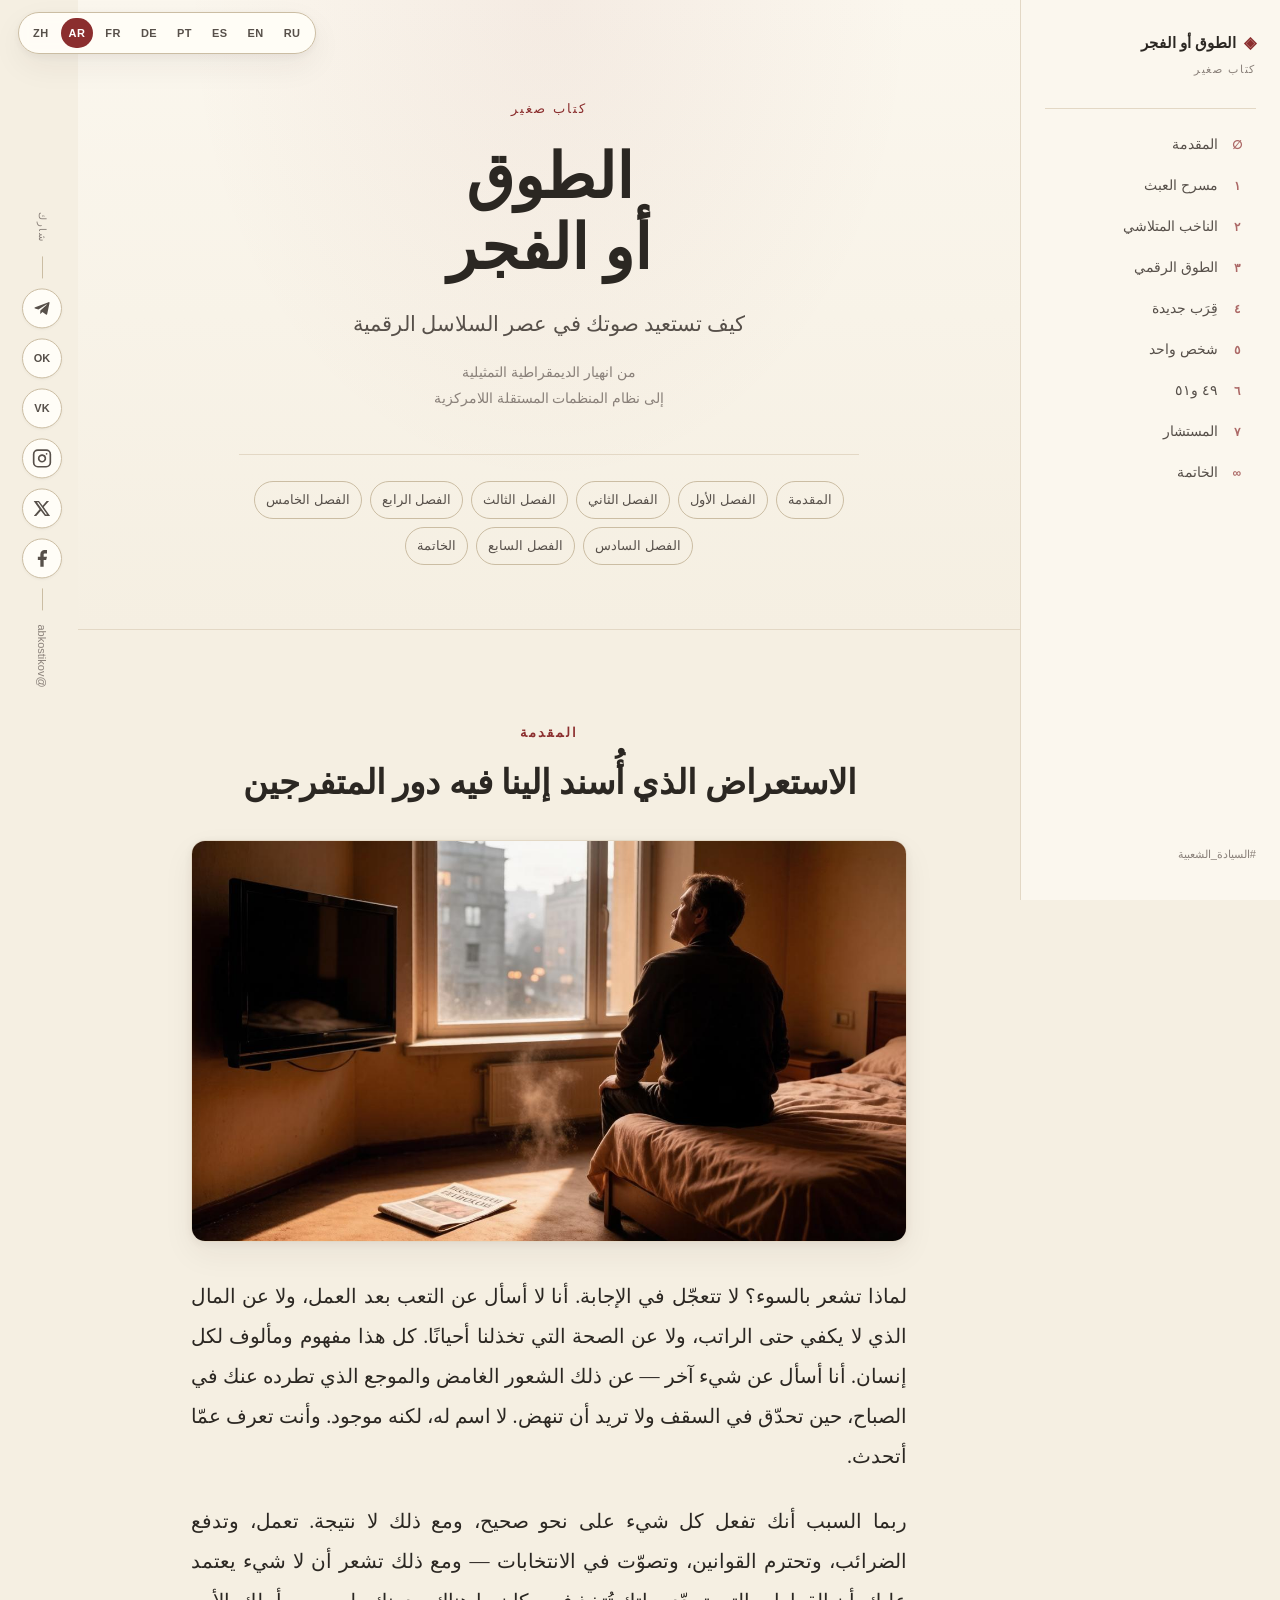
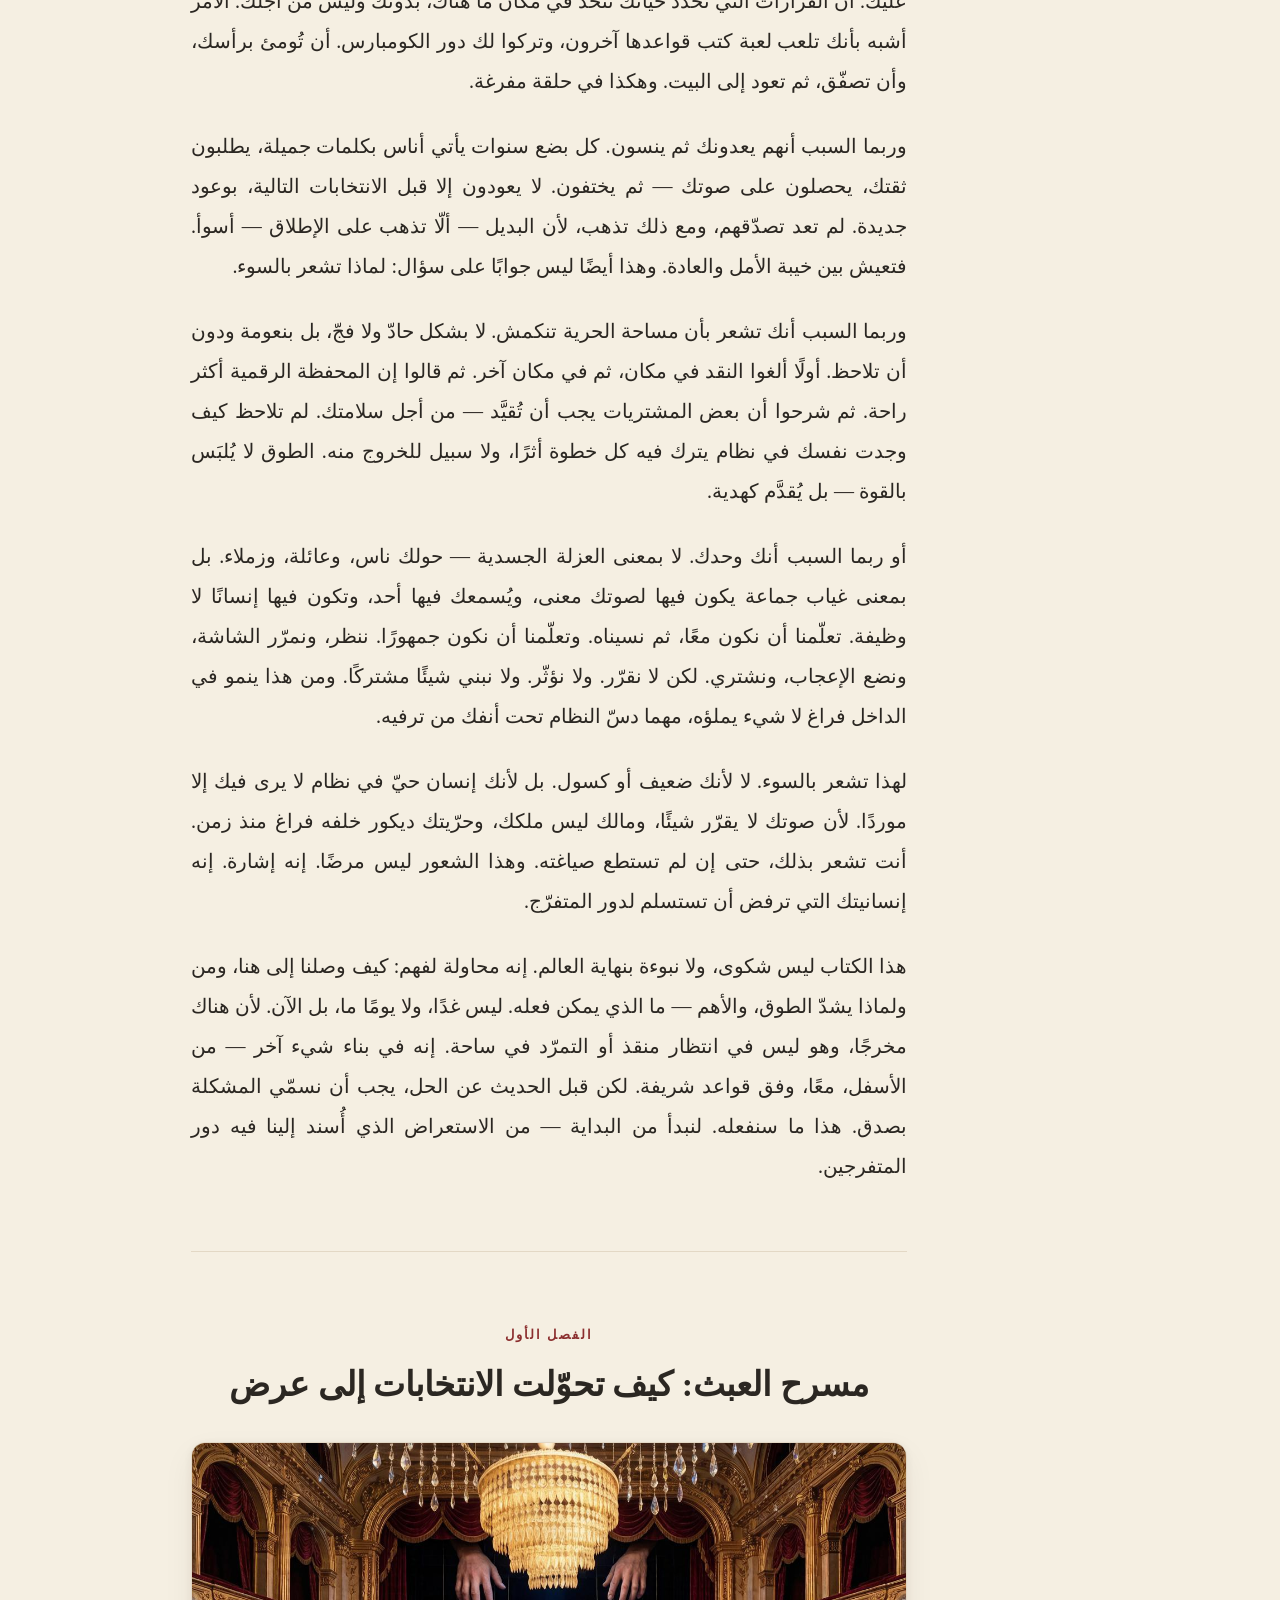
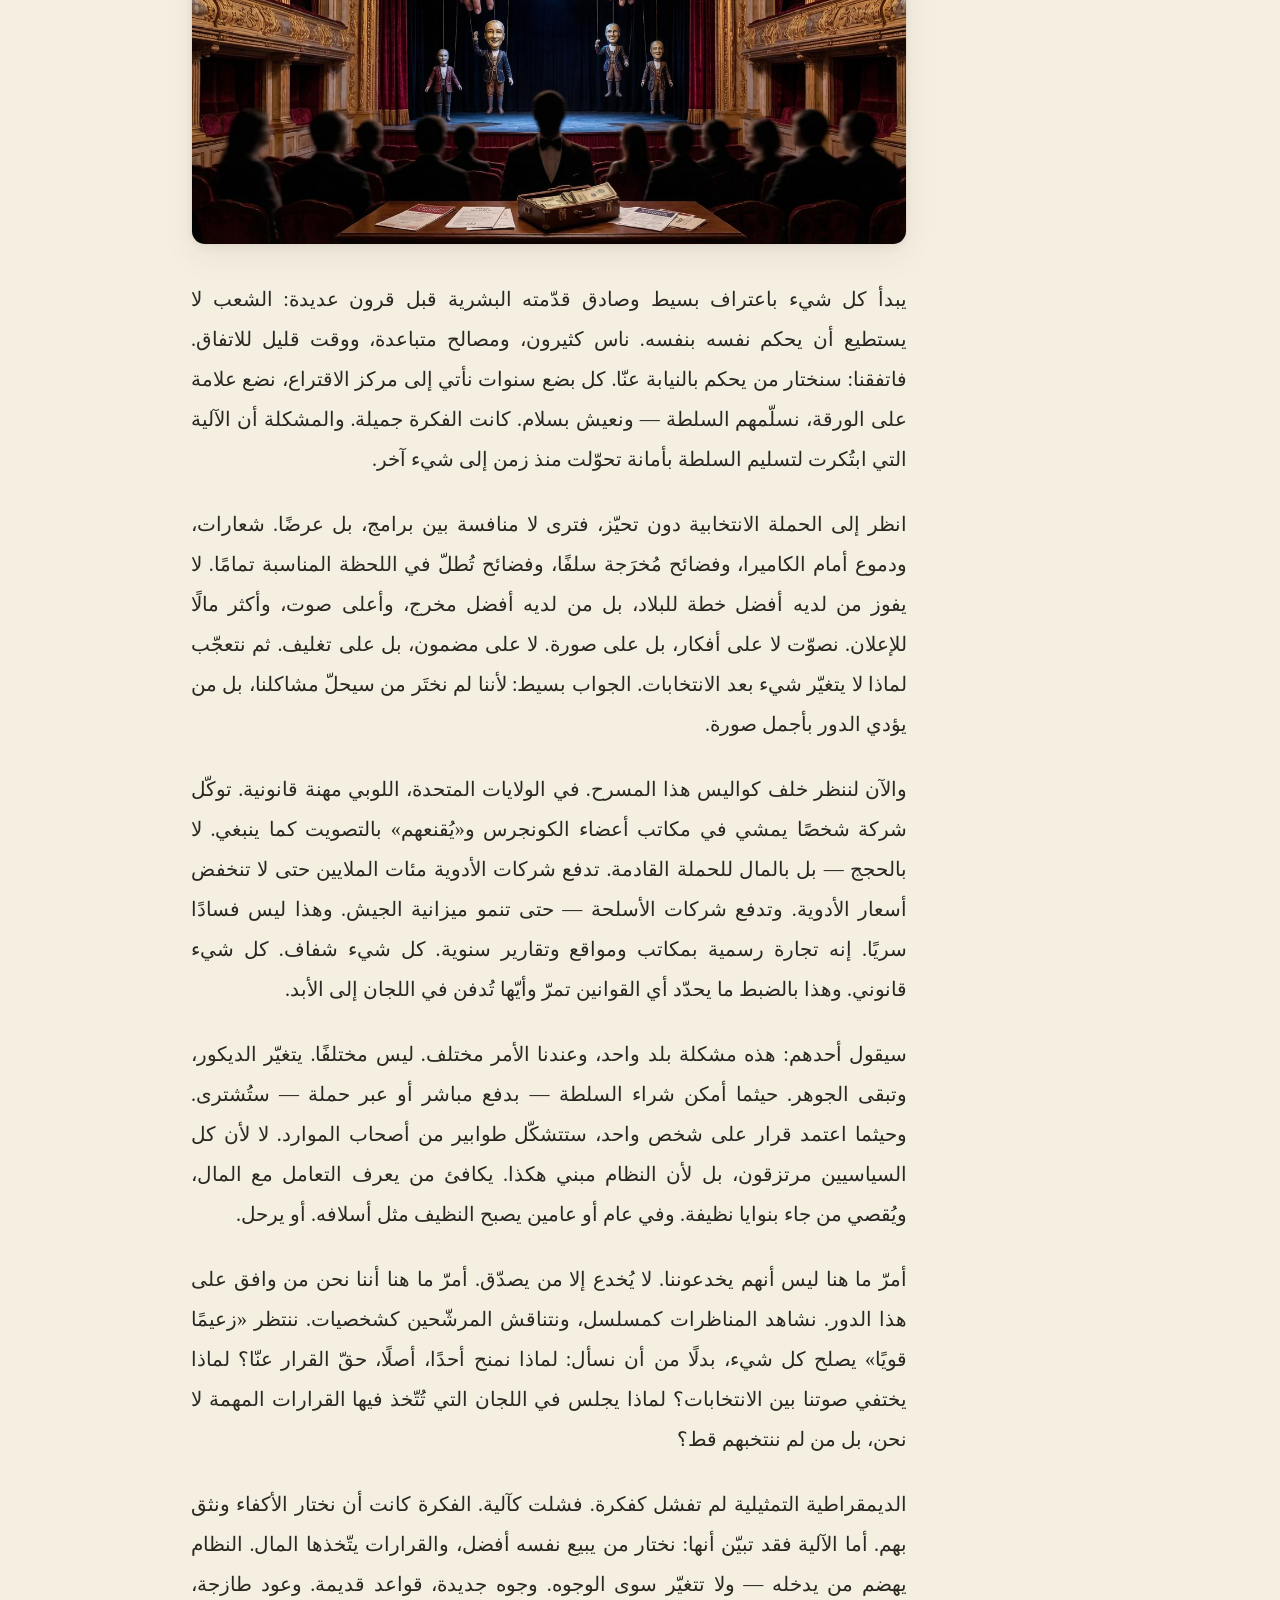
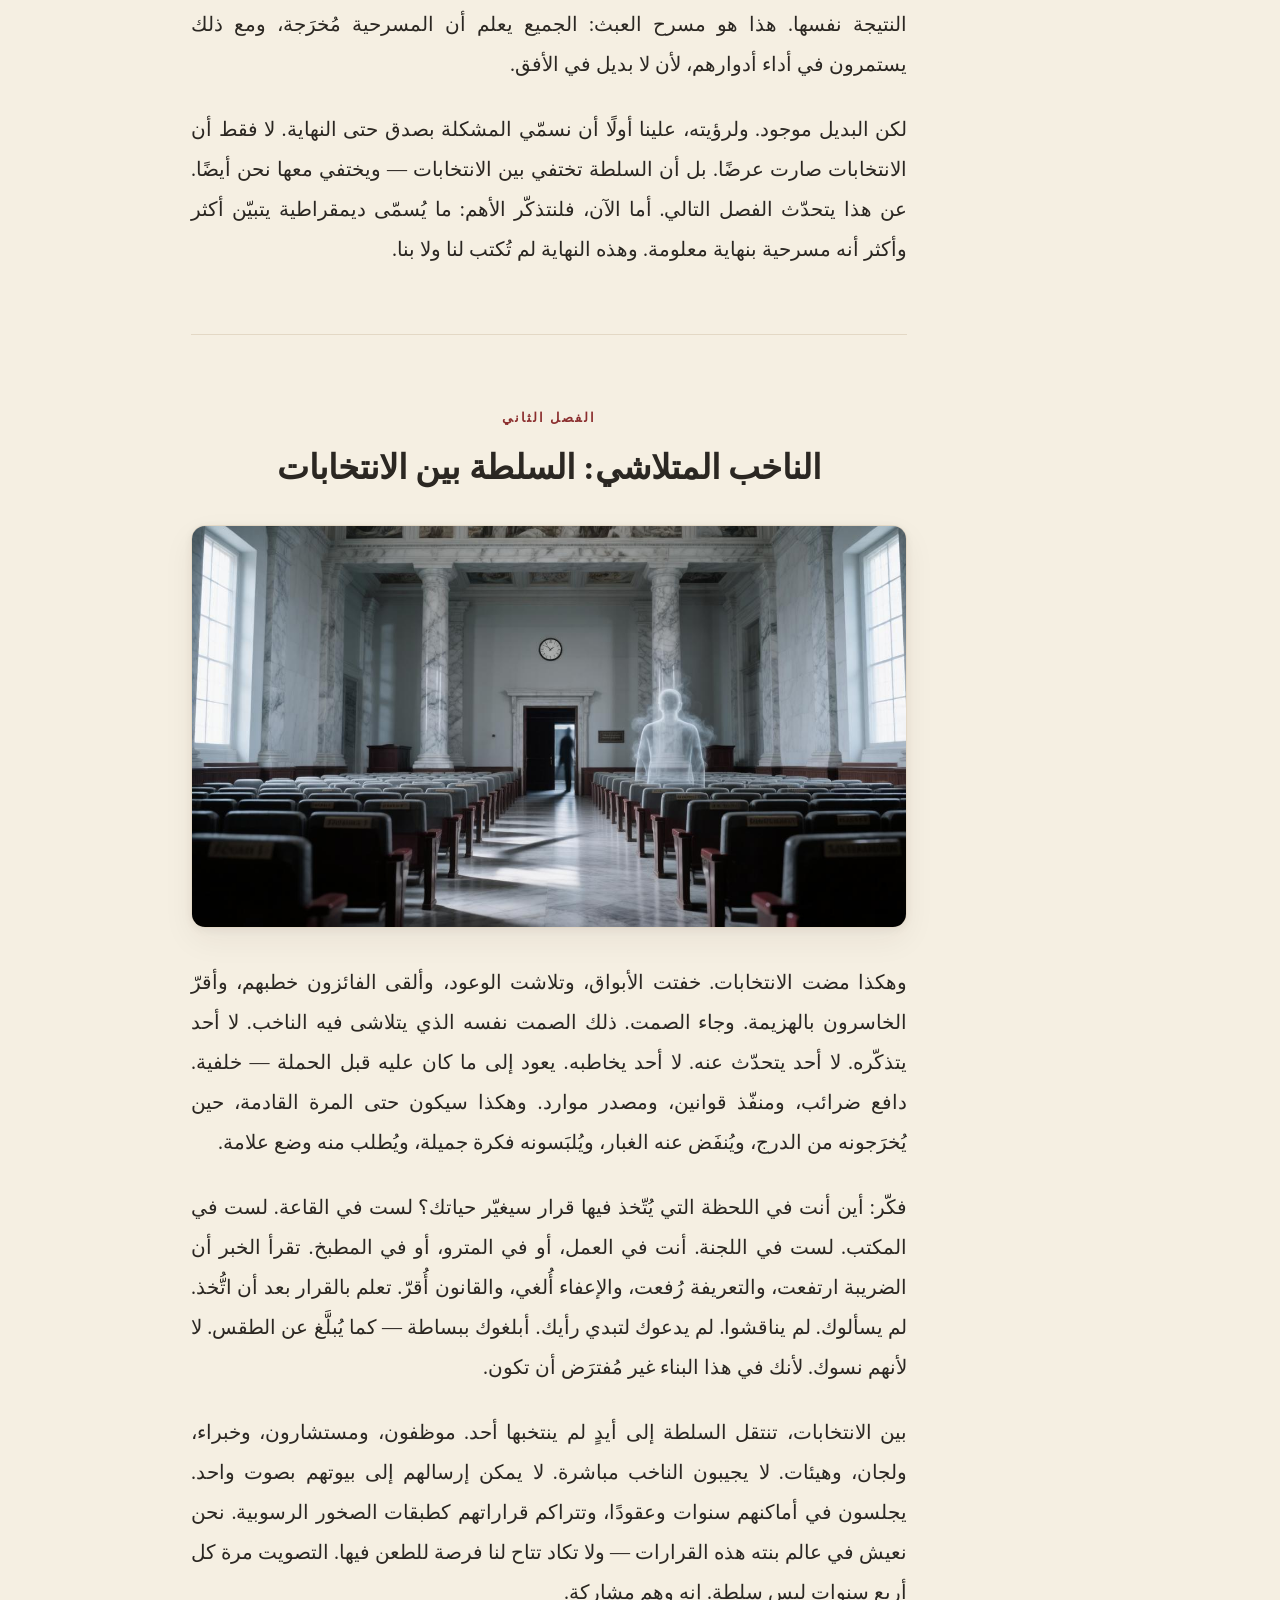
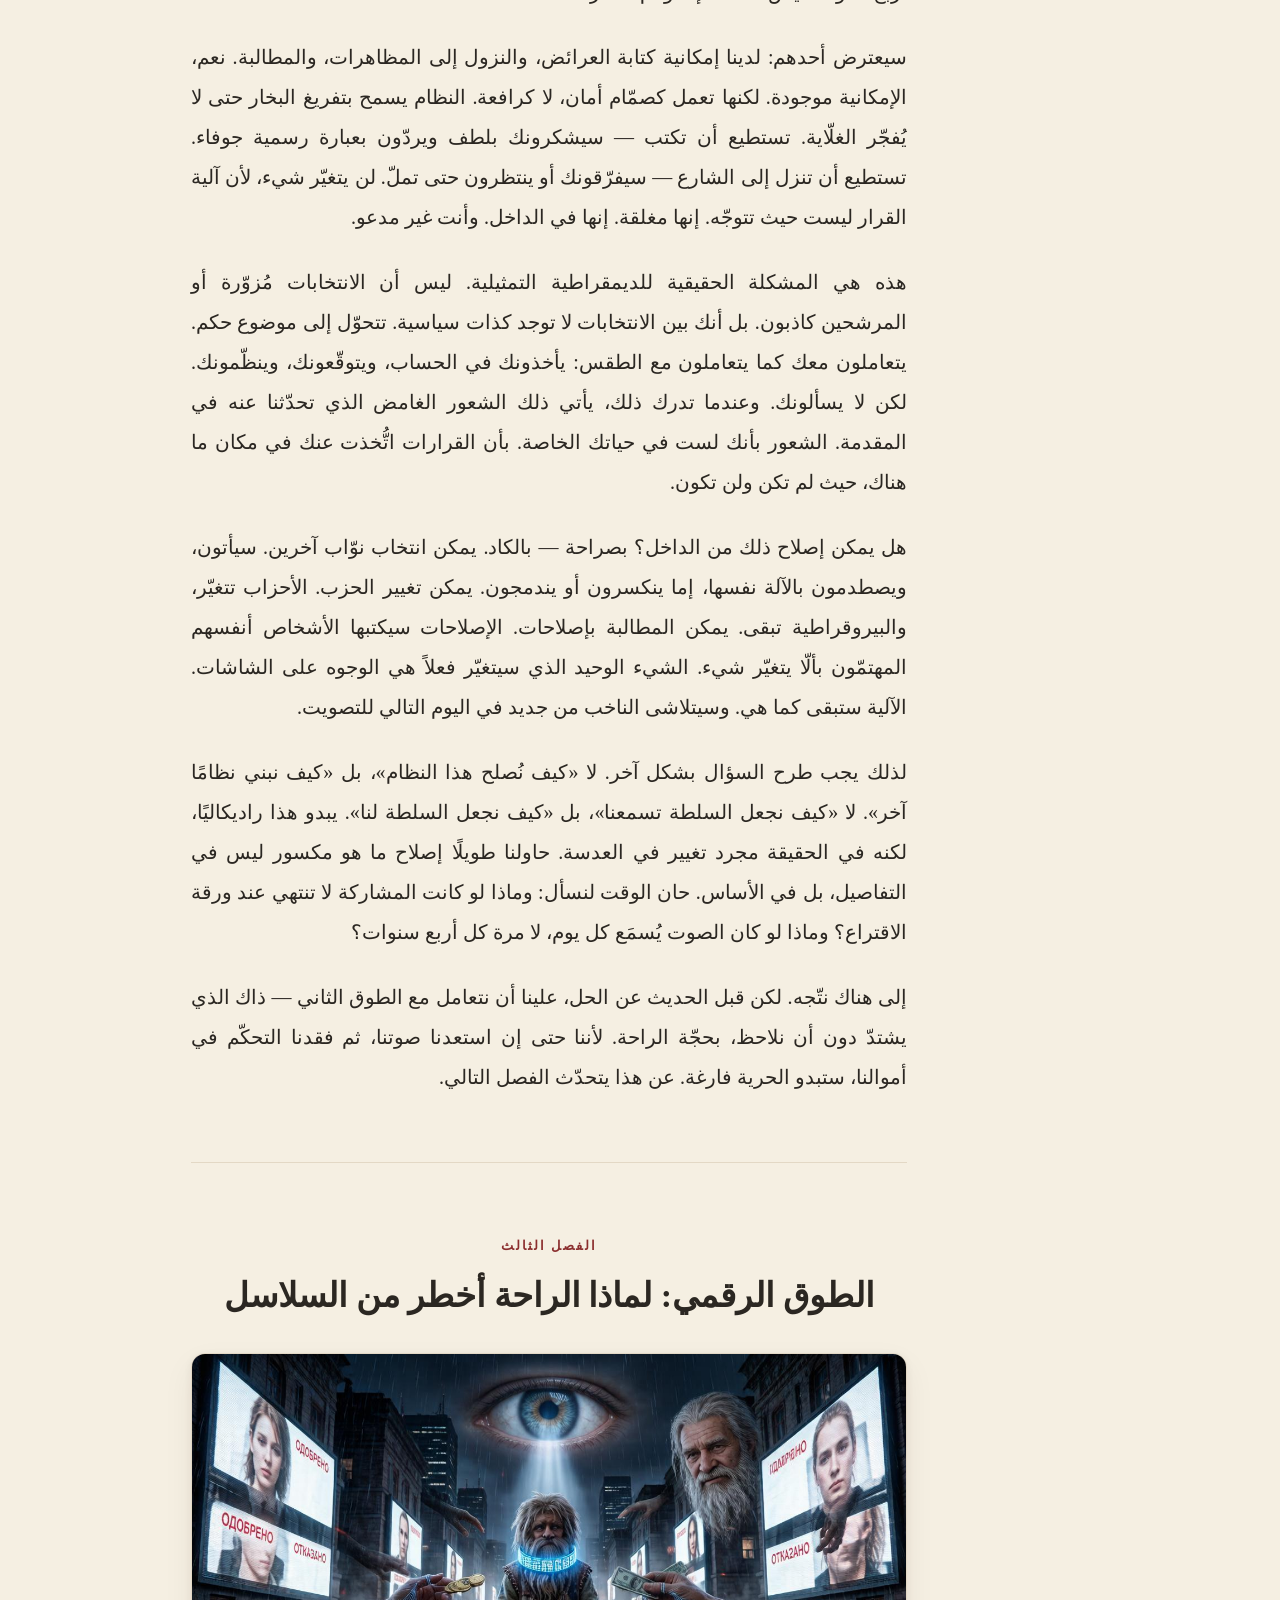
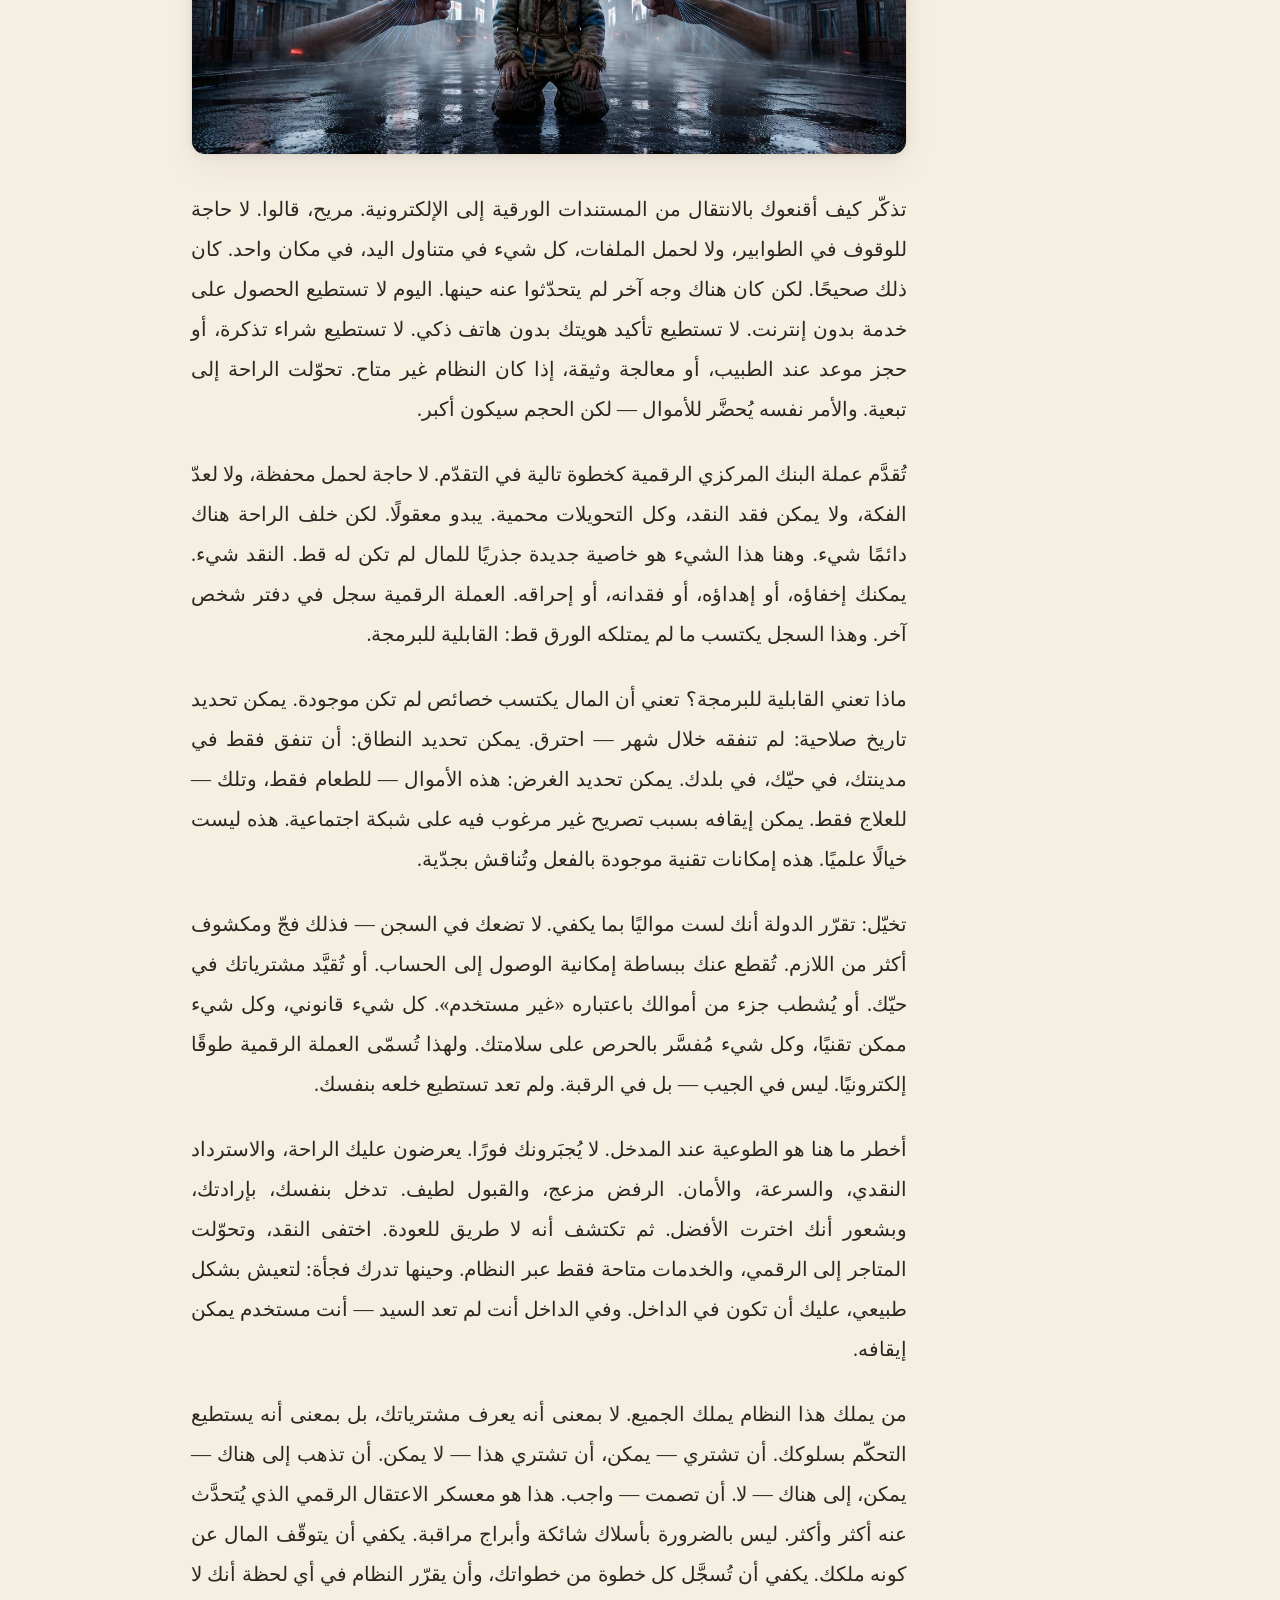
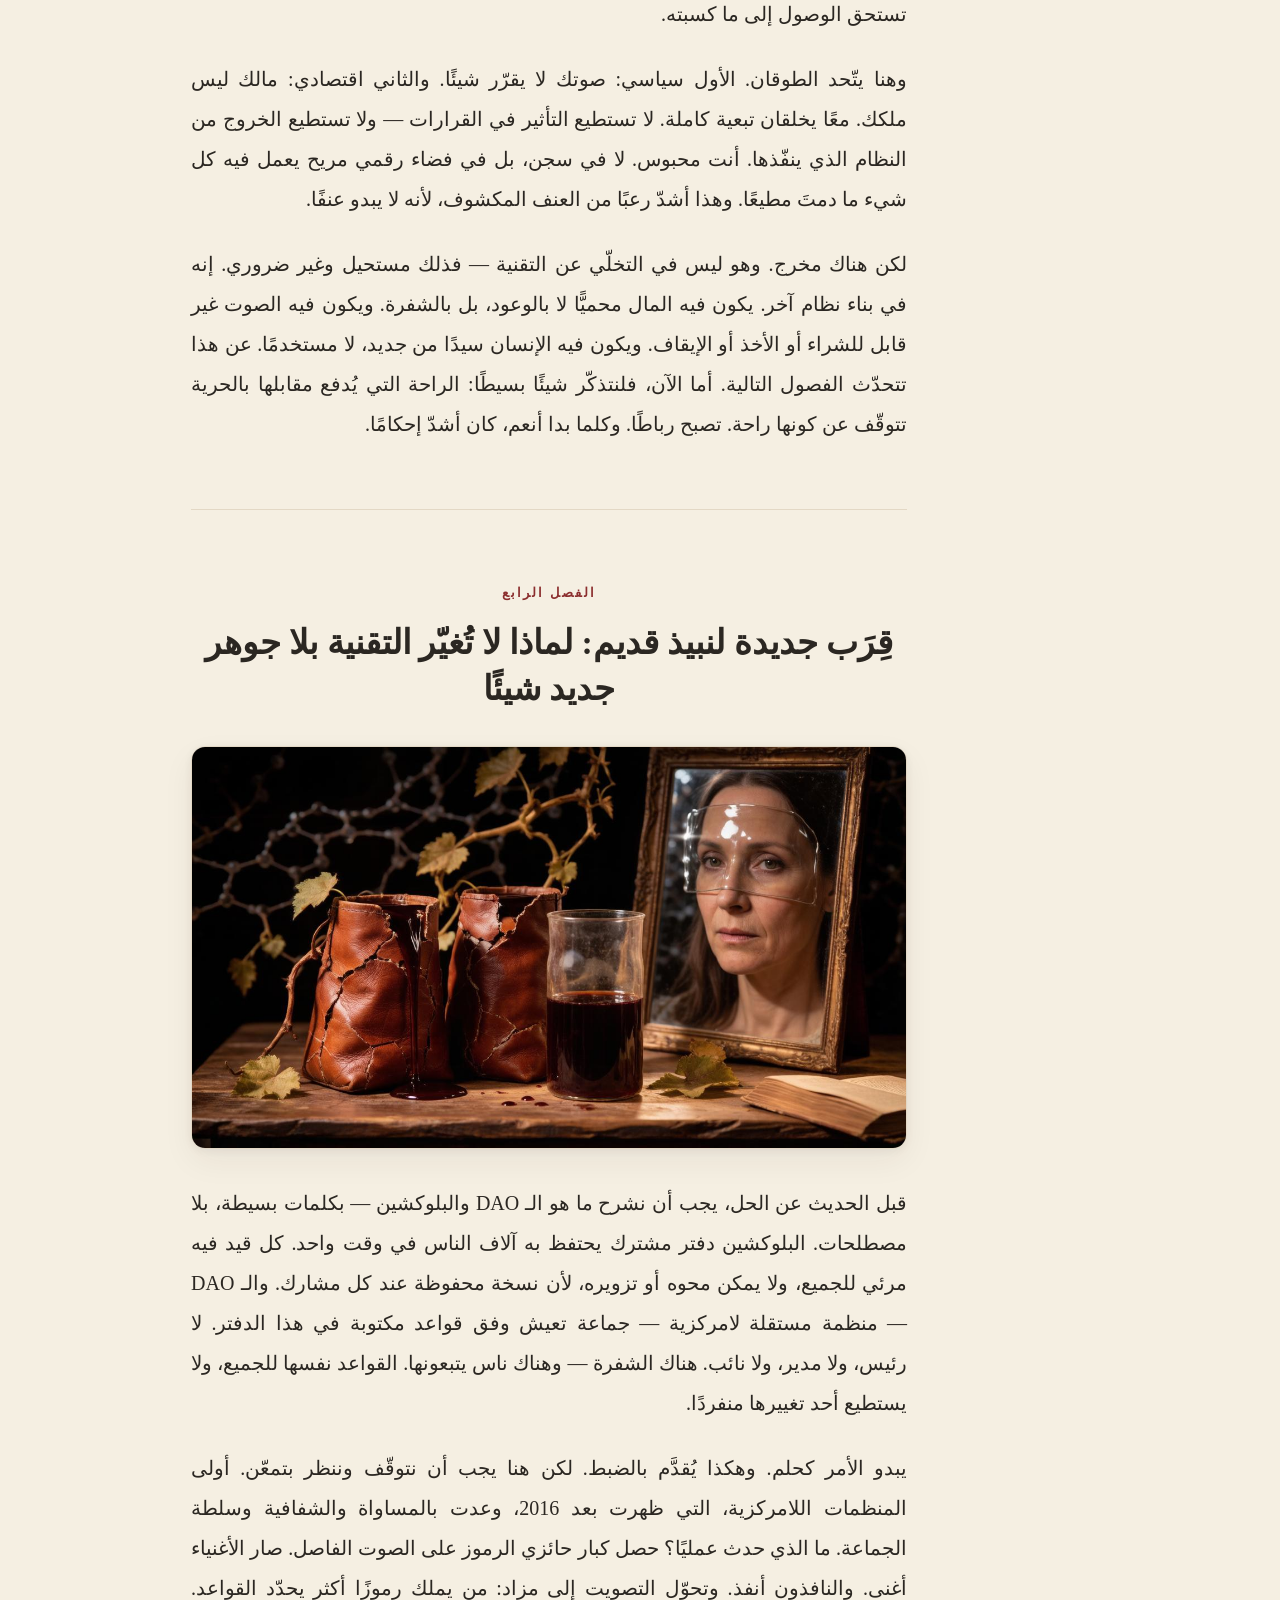
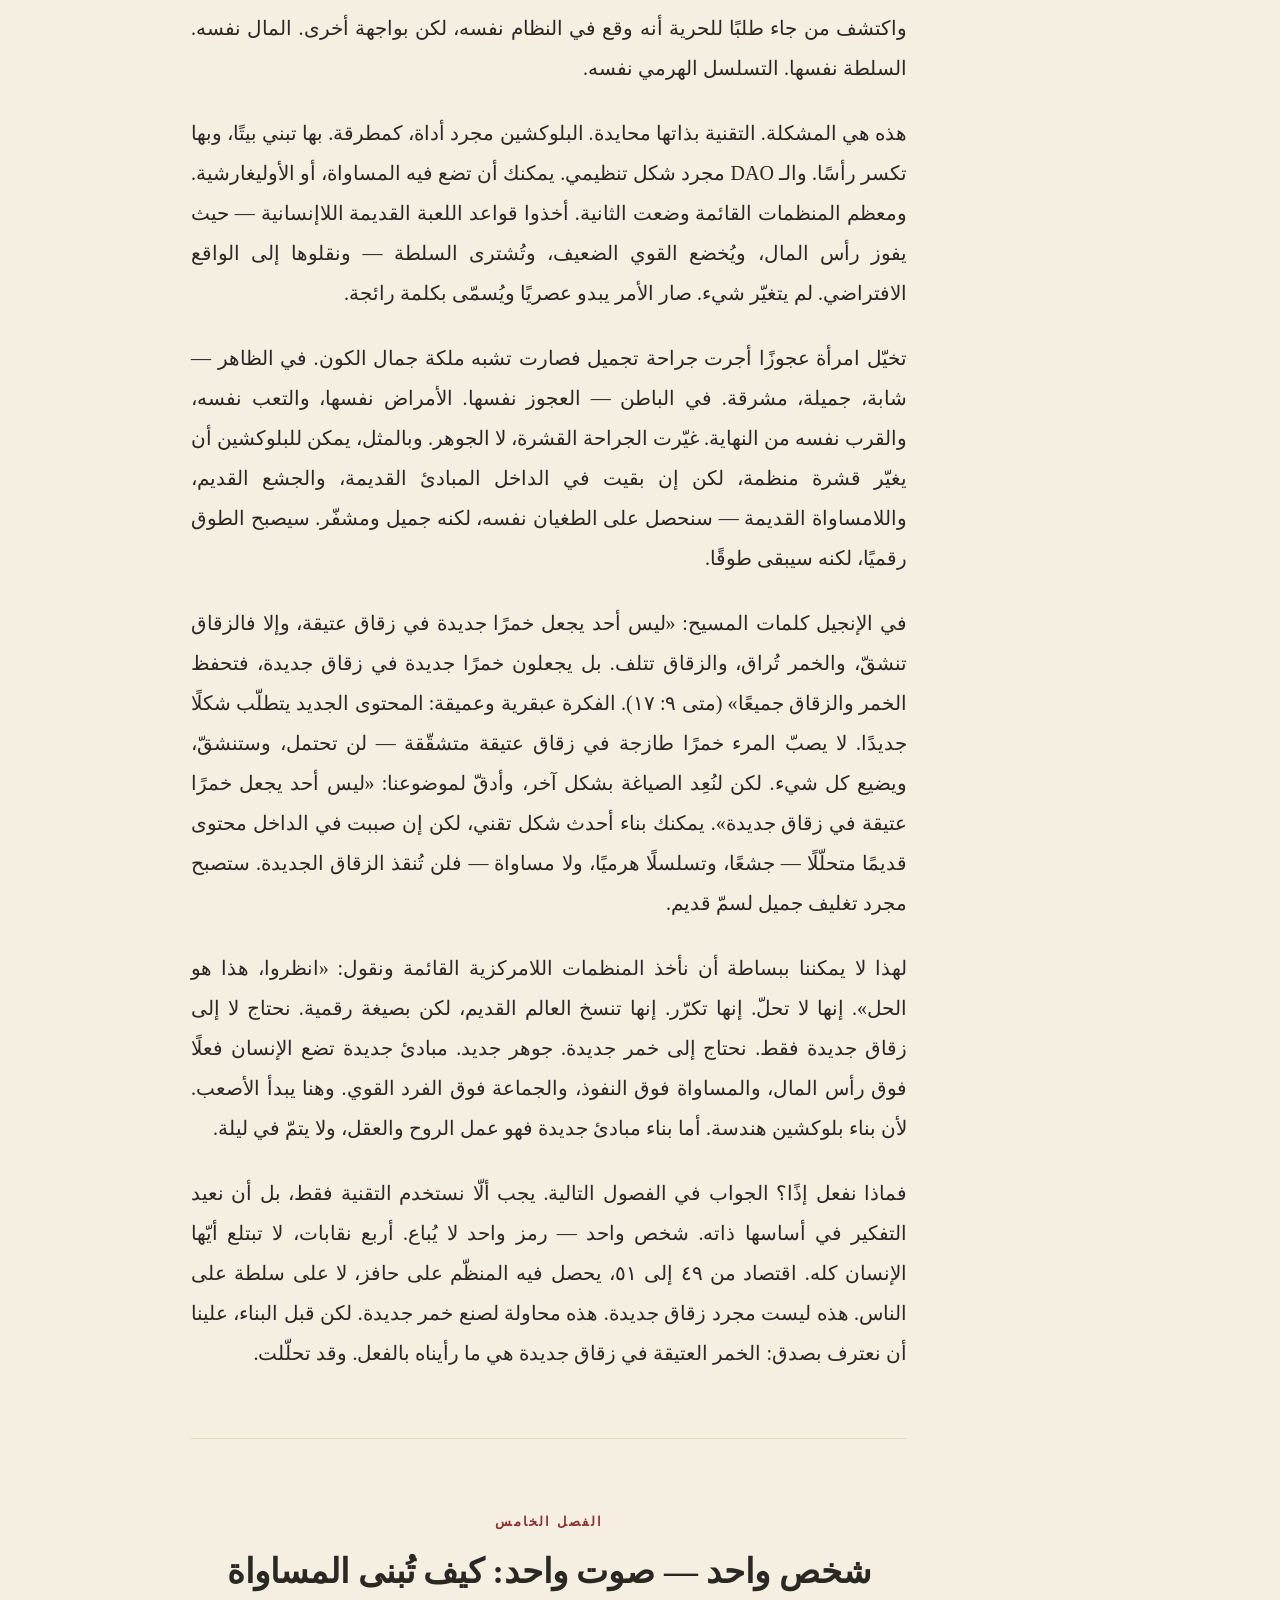
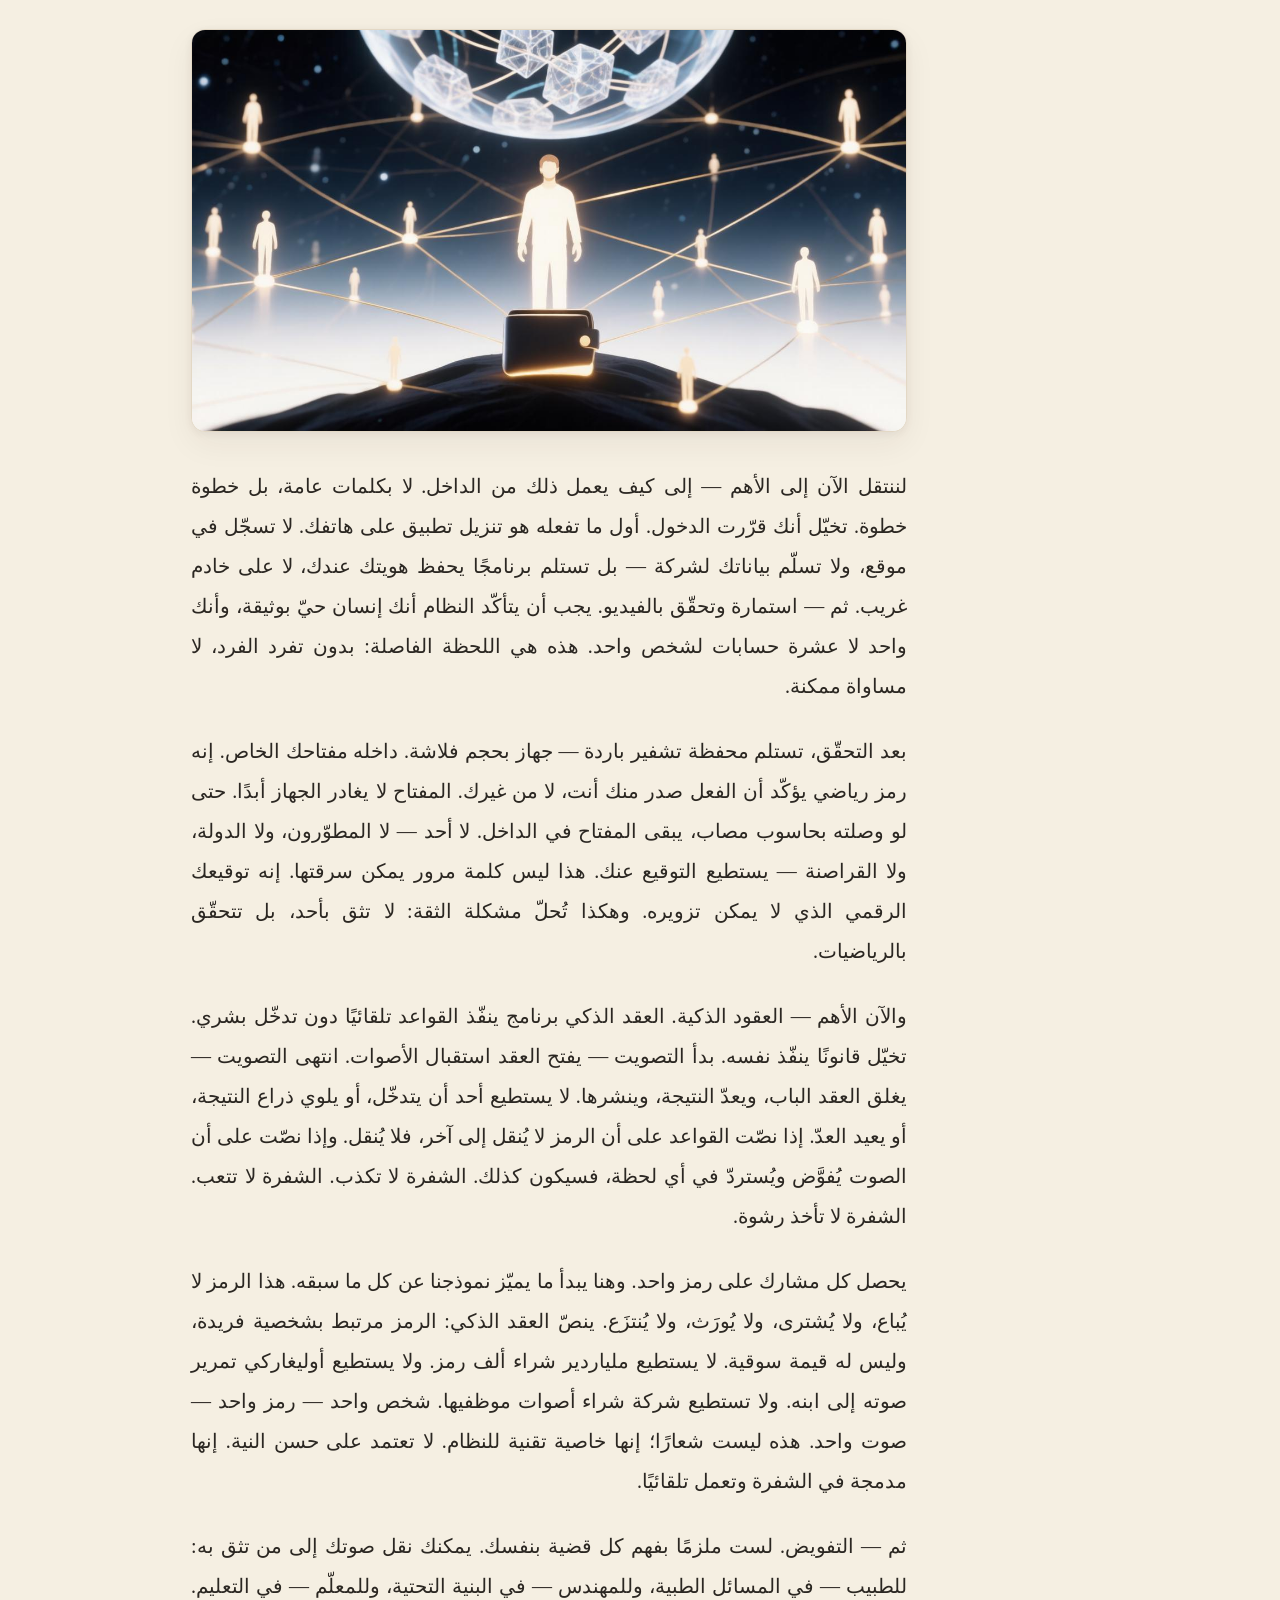
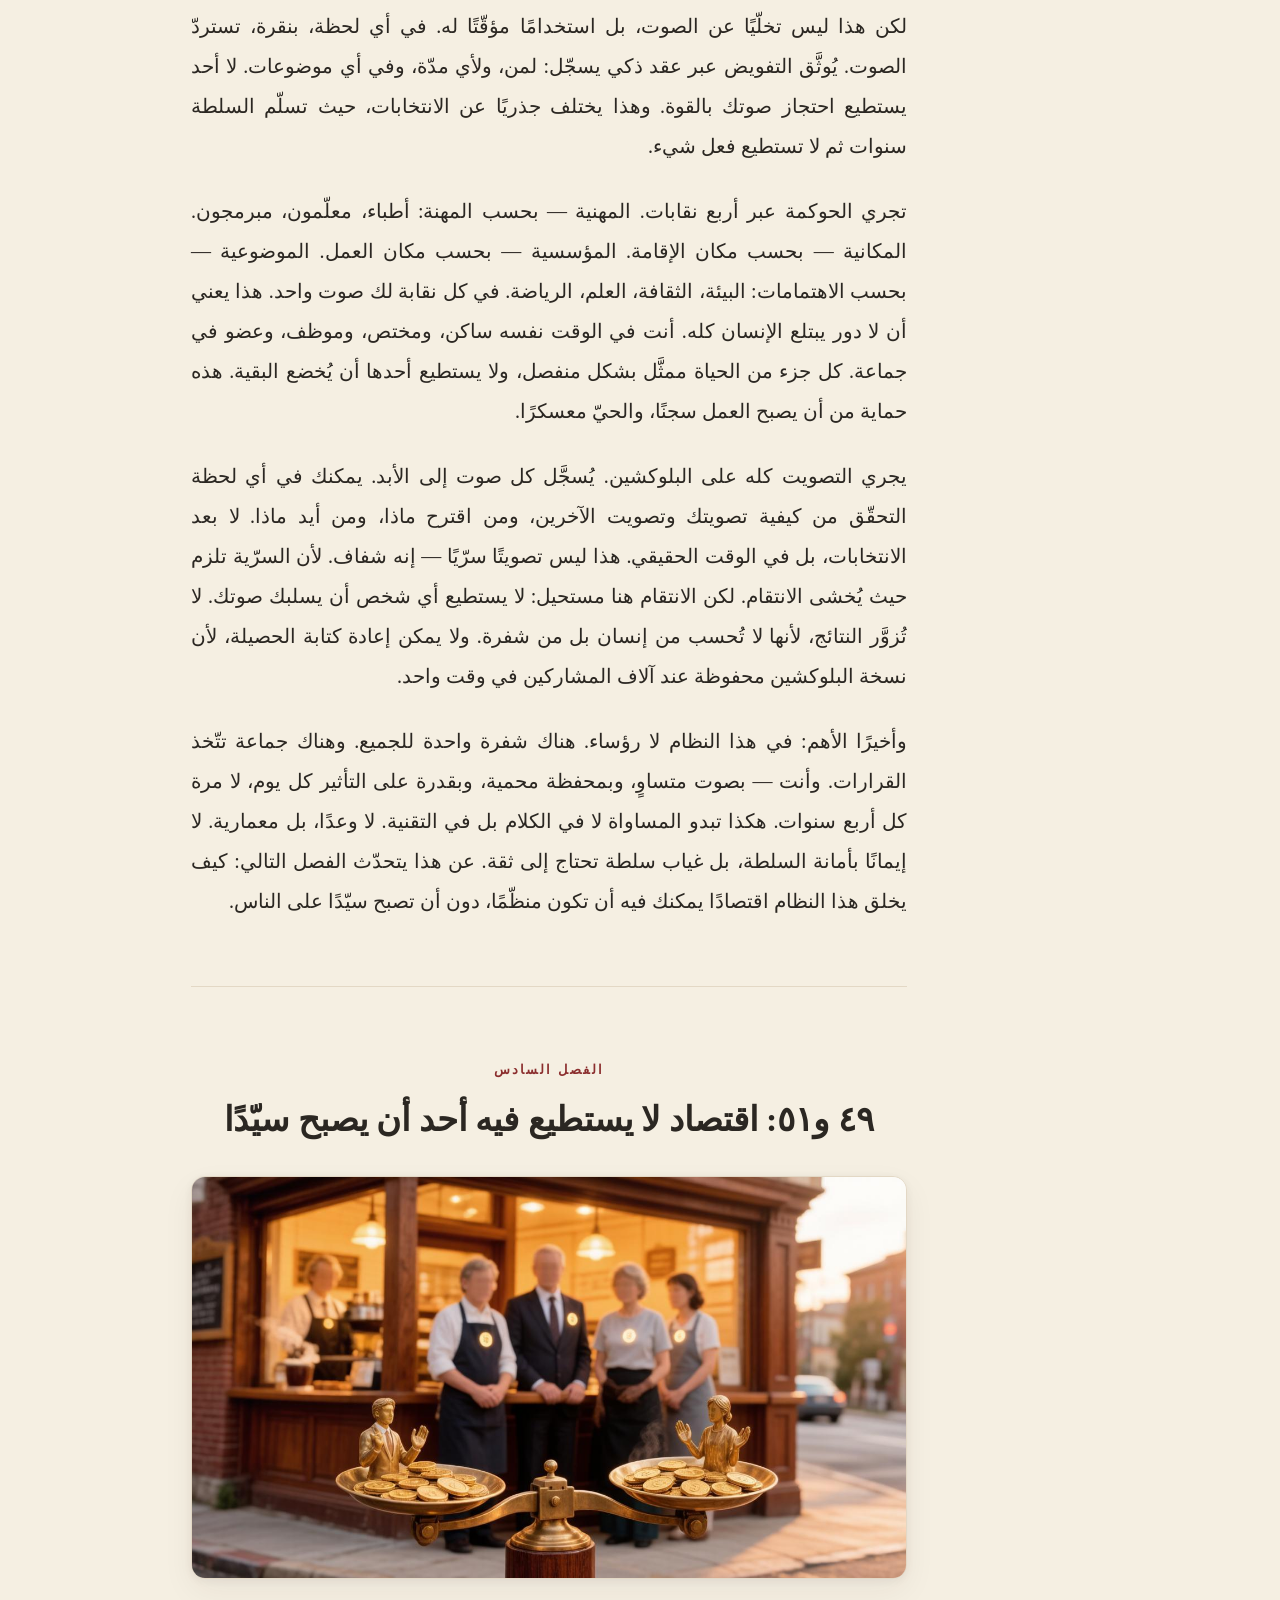
==== ar/index.html @ 6ec7846f "Uploading files" ====
<!DOCTYPE html>
<html lang="ar" dir="rtl" prefix="og: https://ogp.me/ns# book: https://ogp.me/ns/book#">
<head>
  <meta charset="UTF-8">
  <meta name="viewport" content="width=device-width, initial-scale=1.0, viewport-fit=cover">
  <meta http-equiv="X-UA-Compatible" content="IE=edge">
  <meta name="theme-color" content="#8b2e2e">
  <meta name="color-scheme" content="light">

  <title>الطوق أو الفجر — كيف تستعيد صوتك في عصر السلاسل الرقمية</title>
  <meta name="description" content="كتاب صغير عن انهيار الديمقراطية التمثيلية، والتحكّم الرقمي عبر العملات الرقمية للبنوك المركزية، ونظام المنظمات المستقلة اللامركزية (DAO) على البلوكشين بمستشار ذكاء اصطناعي. مقدمة وسبعة فصول وخاتمة عن السيادة الشعبية والحرية ونظام اجتماعي جديد.">
  <meta name="keywords" content="الديمقراطية, DAO, منظمة مستقلة لامركزية, بلوكشين, العملة الرقمية للبنك المركزي, معسكر اعتقال رقمي, الحرية, السيادة الشعبية, اللامركزية, العقود الذكية, العملات المشفرة, اليورو الرقمي, الذكاء الاصطناعي, الحكم الذاتي, المجتمع المدني, شخص واحد صوت واحد, ديستوبيا, المستقبل, التكنولوجيا, السياسة, الاقتصاد">
  <meta name="author" content="أليكسي كوستيكوف">
  <meta name="creator" content="أليكسي كوستيكوف">
  <meta name="publisher" content="السيادة الشعبية">
  <meta name="robots" content="index, follow, max-image-preview:large, max-snippet:-1, max-video-preview:-1">
  <meta name="googlebot" content="index, follow">
  <meta name="rating" content="general">
  <meta name="referrer" content="strict-origin-when-cross-origin">

  <link rel="canonical" href="https://narodnoe-samoderjavie.org/ar/">
  <link rel="alternate" hreflang="ru" href="https://narodnoe-samoderjavie.org/">
  <link rel="alternate" hreflang="en" href="https://narodnoe-samoderjavie.org/en/">
  <link rel="alternate" hreflang="es" href="https://narodnoe-samoderjavie.org/es/">
  <link rel="alternate" hreflang="pt" href="https://narodnoe-samoderjavie.org/pt/">
  <link rel="alternate" hreflang="de" href="https://narodnoe-samoderjavie.org/de/">
  <link rel="alternate" hreflang="fr" href="https://narodnoe-samoderjavie.org/fr/">
  <link rel="alternate" hreflang="ar" href="https://narodnoe-samoderjavie.org/ar/">
  <link rel="alternate" hreflang="zh" href="https://narodnoe-samoderjavie.org/zh/">
  <link rel="alternate" hreflang="x-default" href="https://narodnoe-samoderjavie.org/">

  <meta property="og:type" content="book">
  <meta property="og:site_name" content="الطوق أو الفجر">
  <meta property="og:title" content="الطوق أو الفجر — كيف تستعيد صوتك في عصر السلاسل الرقمية">
  <meta property="og:description" content="كتاب صغير عن انهيار الديمقراطية، والطوق الرقمي للعملات الرقمية للبنوك المركزية، ونظام المنظمات المستقلة اللامركزية (DAO) بمستشار ذكاء اصطناعي.">
  <meta property="og:url" content="https://narodnoe-samoderjavie.org/ar/">
  <meta property="og:image" content="https://narodnoe-samoderjavie.org/img/og-cover.jpg">
  <meta property="og:image:width" content="1200">
  <meta property="og:image:height" content="630">
  <meta property="og:image:alt" content="الطوق أو الفجر — غلاف الكتاب">
  <meta property="og:locale" content="ar_AR">
  <meta property="og:locale:alternate" content="ru_RU">
  <meta property="og:locale:alternate" content="en_US">
  <meta property="og:locale:alternate" content="es_ES">
  <meta property="og:locale:alternate" content="pt_BR">
  <meta property="og:locale:alternate" content="de_DE">
  <meta property="og:locale:alternate" content="fr_FR">
  <meta property="og:locale:alternate" content="zh_CN">

  <meta property="book:author" content="أليكسي كوستيكوف">
  <meta property="book:tag" content="الديمقراطية">
  <meta property="book:tag" content="DAO">
  <meta property="book:tag" content="بلوكشين">
  <meta property="book:tag" content="العملة الرقمية للبنك المركزي">
  <meta property="book:tag" content="الحرية">
  <meta property="book:release_date" content="2026-10-10">

  <meta name="twitter:card" content="summary_large_image">
  <meta name="twitter:site" content="@abkostikov">
  <meta name="twitter:creator" content="@abkostikov">
  <meta name="twitter:title" content="الطوق أو الفجر — كيف تستعيد صوتك">
  <meta name="twitter:description" content="كتاب صغير عن انهيار الديمقراطية، والطوق الرقمي، ونظام DAO بمستشار ذكاء اصطناعي.">
  <meta name="twitter:image" content="https://narodnoe-samoderjavie.org/img/og-cover.jpg">
  <meta name="twitter:image:alt" content="الطوق أو الفجر — غلاف الكتاب">

  <link rel="icon" type="image/svg+xml" href="data:image/svg+xml,%3Csvg xmlns='http://www.w3.org/2000/svg' viewBox='0 0 100 100'%3E%3Crect width='100' height='100' fill='%238b2e2e'/%3E%3Ctext x='50' y='68' font-size='62' text-anchor='middle' fill='%23f5efe2' font-family='Georgia,serif'%3E◈%3C/text%3E%3C/svg%3E">
  <link rel="apple-touch-icon" href="data:image/svg+xml,%3Csvg xmlns='http://www.w3.org/2000/svg' viewBox='0 0 100 100'%3E%3Crect width='100' height='100' fill='%238b2e2e'/%3E%3Ctext x='50' y='68' font-size='62' text-anchor='middle' fill='%23f5efe2' font-family='Georgia,serif'%3E◈%3C/text%3E%3C/svg%3E">
  <link rel="preconnect" href="https://t.me" crossorigin>

  <script type="application/ld+json">
  {
    "@context": "https://schema.org",
    "@graph": [
      {
        "@type": "Book",
        "@id": "https://narodnoe-samoderjavie.org/ar/#book",
        "name": "الطوق أو الفجر",
        "alternateName": "كيف تستعيد صوتك في عصر السلاسل الرقمية",
        "description": "كتاب صغير عن انهيار الديمقراطية التمثيلية، والتحكّم الرقمي عبر العملات الرقمية للبنوك المركزية، ونظام المنظمات المستقلة اللامركزية على البلوكشين بمستشار ذكاء اصطناعي.",
        "bookFormat": "https://schema.org/EBook",
        "inLanguage": "ar",
        "numberOfPages": 40,
        "genre": ["سياسة", "فلسفة", "تقنية", "مقالات"],
        "keywords": "الديمقراطية, DAO, بلوكشين, العملة الرقمية للبنك المركزي, الحرية, السيادة الشعبية, التحكّم الرقمي, اللامركزية",
        "datePublished": "2026-10-10",
        "author": {
          "@type": "Person",
          "name": "أليكسي كوستيكوف",
          "url": "https://t.me/narodnoe_samoderjavie",
          "sameAs": [
            "https://twitter.com/abkostikov",
            "https://vk.com/abkostikov",
            "https://ok.ru/abkostikov",
            "https://instagram.com/abkostikov",
            "https://facebook.com/abkostikov"
          ]
        },
        "publisher": {
          "@type": "Organization",
          "name": "السيادة الشعبية",
          "url": "https://t.me/s/narodnoe_samoderjavie"
        },
        "image": "https://narodnoe-samoderjavie.org/img/og-cover.jpg",
        "url": "https://narodnoe-samoderjavie.org/ar/",
        "hasPart": [
          { "@type": "Chapter", "name": "المقدمة. الاستعراض الذي أُسند إلينا فيه دور المتفرجين", "position": 0 },
          { "@type": "Chapter", "name": "الفصل الأول. مسرح العبث: كيف تحوّلت الانتخابات إلى عرض", "position": 1 },
          { "@type": "Chapter", "name": "الفصل الثاني. الناخب المتلاشي: السلطة بين الانتخابات", "position": 2 },
          { "@type": "Chapter", "name": "الفصل الثالث. الطوق الرقمي: لماذا الراحة أخطر من السلاسل", "position": 3 },
          { "@type": "Chapter", "name": "الفصل الرابع. قِرَب جديدة لنبيذ قديم", "position": 4 },
          { "@type": "Chapter", "name": "الفصل الخامس. شخص واحد — صوت واحد", "position": 5 },
          { "@type": "Chapter", "name": "الفصل السادس. ٤٩ و٥١: اقتصاد لا يستطيع فيه أحد أن يصبح سيّدًا", "position": 6 },
          { "@type": "Chapter", "name": "الفصل السابع. مستشار لا ديكتاتور", "position": 7 },
          { "@type": "Chapter", "name": "الخاتمة. الفجر يبدأ بواحد", "position": 8 }
        ]
      },
      {
        "@type": "WebSite",
        "@id": "https://narodnoe-samoderjavie.org/ar/#website",
        "url": "https://narodnoe-samoderjavie.org/ar/",
        "name": "الطوق أو الفجر",
        "inLanguage": "ar",
        "publisher": { "@id": "https://narodnoe-samoderjavie.org/ar/#book" }
      }
    ]
  }
  </script>

  <style>
:root {
  --bg: #f5efe2; --bg-alt: #fbf7ee; --paper: #fffdf7;
  --ink: #2b2722; --ink-soft: #57504a; --ink-muted: #8a817a;
  --accent: #8b2e2e; --accent-soft: #b85a5a;
  --line: #e3d8c5; --line-strong: #cbbda3;
  --shadow: 0 2px 8px rgba(43,39,34,0.06), 0 12px 32px rgba(43,39,34,0.06);
  --radius: 14px; --maxw: 780px; --sidebar-w: 260px; --social-w: 78px;
  --serif: "Noto Naskh Arabic", "Amiri", "Scheherazade New", Georgia, serif;
  --sans: "Noto Sans Arabic", "Segoe UI", -apple-system, BlinkMacSystemFont, Roboto, Arial, sans-serif;
}
* { box-sizing: border-box; }
html { scroll-behavior: smooth; scroll-padding-top: 90px; }
body { margin: 0; font-family: var(--serif); font-size: 20px; line-height: 2; color: var(--ink); background: var(--bg); -webkit-font-smoothing: antialiased; text-rendering: optimizeLegibility; }
.progress-bar { position: fixed; top: 0; left: 0; height: 3px; width: 0%; background: var(--accent); z-index: 200; transition: width 0.12s linear; }
.lang-switch { position: fixed; top: 12px; left: 18px; display: flex; gap: 4px; z-index: 180; background: rgba(255,253,247,0.94); backdrop-filter: blur(6px); -webkit-backdrop-filter: blur(6px); padding: 5px 6px; border-radius: 999px; border: 1px solid var(--line-strong); box-shadow: var(--shadow); font-family: var(--sans); }
.lang-switch a { font-size: 11px; font-weight: 600; letter-spacing: 0.04em; color: var(--ink-soft); text-decoration: none; padding: 4px 8px; border-radius: 999px; transition: background 0.15s, color 0.15s; text-transform: uppercase; }
.lang-switch a:hover { background: var(--line); color: var(--ink); }
.lang-switch a.active { background: var(--accent); color: #fff; }
.sidebar-left { position: fixed; top: 0; right: 0; bottom: 0; width: var(--sidebar-w); background: var(--bg-alt); border-left: 1px solid var(--line); padding: 32px 24px 24px; overflow-y: auto; z-index: 100; }
.sidebar-inner { display: flex; flex-direction: column; min-height: 100%; }
.brand { display: inline-flex; align-items: center; gap: 8px; font-family: var(--sans); font-size: 15px; font-weight: 700; color: var(--ink); text-decoration: none; line-height: 1.35; }
.brand:hover { color: var(--accent); }
.brand-mark { color: var(--accent); font-size: 16px; flex-shrink: 0; }
.brand-sub { font-family: var(--sans); font-size: 11px; letter-spacing: 0.15em; color: var(--ink-muted); margin: 4px 0 28px; }
.toc-nav { display: flex; flex-direction: column; gap: 2px; padding-top: 16px; border-top: 1px solid var(--line); }
.toc-nav a { display: flex; align-items: baseline; gap: 10px; font-family: var(--sans); font-size: 14px; color: var(--ink-soft); text-decoration: none; padding: 9px 10px; border-radius: 8px; transition: background 0.15s, color 0.15s; line-height: 1.5; }
.toc-nav a:hover { background: var(--paper); color: var(--ink); }
.toc-nav a.active { background: var(--accent); color: #fff; }
.toc-nav a.active .toc-num { color: #fff; opacity: 0.85; }
.toc-num { display: inline-block; min-width: 18px; font-size: 12px; font-weight: 700; color: var(--accent); opacity: 0.7; text-align: center; flex-shrink: 0; }
.sidebar-foot { margin-top: auto; padding-top: 24px; font-family: var(--sans); font-size: 11px; color: var(--ink-muted); }
.sidebar-right { position: fixed; top: 50%; left: 18px; transform: translateY(-50%); display: flex; flex-direction: column; align-items: center; gap: 10px; z-index: 100; padding: 4px; }
.social-label { font-family: var(--sans); font-size: 10px; letter-spacing: 0.15em; color: var(--ink-muted); writing-mode: vertical-rl; margin-bottom: 4px; }
.social-line { width: 1px; height: 22px; background: var(--line-strong); }
.social-handle { font-family: var(--sans); font-size: 11px; color: var(--ink-muted); writing-mode: vertical-rl; margin-top: 4px; }
.social { display: flex; align-items: center; justify-content: center; width: 40px; height: 40px; border-radius: 50%; background: var(--paper); border: 1px solid var(--line-strong); color: var(--ink-soft); text-decoration: none; font-family: var(--sans); font-size: 11px; font-weight: 700; transition: transform 0.15s, background 0.15s, color 0.15s, border-color 0.15s, box-shadow 0.15s; box-shadow: 0 1px 3px rgba(43,39,34,0.05); }
.social svg { fill: currentColor; }
.social-ig svg { fill: none; }
.social:hover { transform: translateY(-2px) scale(1.05); color: #fff; border-color: transparent; box-shadow: 0 6px 16px rgba(43,39,34,0.18); }
.social-tg:hover { background: #229ED9; }
.social-ok:hover { background: #EE8208; }
.social-vk:hover { background: #0077FF; }
.social-ig:hover { background: #E1306C; }
.social-tw:hover { background: #0f0f0f; }
.social-fb:hover { background: #1877F2; }
.mobile-header { display: none; position: sticky; top: 0; z-index: 150; background: rgba(245,239,226,0.96); backdrop-filter: saturate(140%) blur(8px); -webkit-backdrop-filter: saturate(140%) blur(8px); border-bottom: 1px solid var(--line); }
.mobile-inner { display: flex; align-items: center; justify-content: space-between; padding: 12px 18px; gap: 12px; min-height: 56px; }
.brand-mobile { font-size: 14px; flex: 1; min-width: 0; }
.brand-mobile .brand-text { overflow: hidden; text-overflow: ellipsis; white-space: nowrap; }
.menu-toggle { width: 40px; height: 40px; background: transparent; border: 1px solid var(--line-strong); border-radius: 8px; cursor: pointer; padding: 9px 8px; display: flex; flex-direction: column; justify-content: space-between; flex-shrink: 0; }
.menu-toggle span { display: block; height: 2px; background: var(--ink); border-radius: 2px; transition: transform 0.2s, opacity 0.2s; }
.menu-toggle.open span:nth-child(1) { transform: translateY(9px) rotate(45deg); }
.menu-toggle.open span:nth-child(2) { opacity: 0; }
.menu-toggle.open span:nth-child(3) { transform: translateY(-9px) rotate(-45deg); }
.mobile-nav { display: flex; flex-direction: column; gap: 0; background: var(--paper); border-top: 1px solid var(--line); padding: 0 12px; max-height: 0; overflow: hidden; transition: max-height 0.28s ease, padding 0.28s ease; }
.mobile-nav.open { max-height: 70vh; overflow-y: auto; padding-top: 8px; padding-bottom: 14px; }
.mobile-nav a { font-family: var(--sans); font-size: 15px; color: var(--ink-soft); text-decoration: none; padding: 12px 14px; border-radius: 8px; transition: background 0.15s, color 0.15s; }
.mobile-nav a:hover, .mobile-nav a.active { background: var(--accent); color: #fff; }
.main-content { margin-right: var(--sidebar-w); margin-left: var(--social-w); min-height: 100vh; }
.cover { padding: 96px 24px 64px; text-align: center; background: radial-gradient(ellipse at 50% 0%, rgba(139,46,46,0.06), transparent 55%), linear-gradient(180deg, var(--bg-alt), var(--bg)); border-bottom: 1px solid var(--line); }
.cover-inner { max-width: 620px; margin: 0 auto; }
.cover-kicker { font-family: var(--sans); font-size: 13px; letter-spacing: 0.15em; color: var(--accent); margin: 0 0 20px; }
.cover-title { font-family: var(--serif); font-size: clamp(38px, 6vw, 62px); line-height: 1.15; margin: 0 0 18px; font-weight: 700; letter-spacing: 0; }
.cover-subtitle { font-size: clamp(17px, 2.2vw, 21px); color: var(--ink-soft); margin: 0 0 14px; }
.cover-tagline { font-family: var(--sans); font-size: 14px; color: var(--ink-muted); line-height: 1.9; margin: 0 0 42px; }
.cover-toc { display: flex; flex-wrap: wrap; gap: 8px; justify-content: center; padding-top: 26px; border-top: 1px solid var(--line); }
.cover-toc a { font-family: var(--sans); font-size: 13px; color: var(--ink-soft); text-decoration: none; padding: 5px 11px; border: 1px solid var(--line-strong); border-radius: 999px; transition: all 0.15s; }
.cover-toc a:hover { background: var(--accent); color: #fff; border-color: var(--accent); }
.book { max-width: var(--maxw); margin: 0 auto; padding: 20px 32px 60px; }
.chapter { padding: 60px 0 40px; border-bottom: 1px solid var(--line); }
.chapter:last-child { border-bottom: none; }
.chapter-header { text-align: center; margin-bottom: 34px; }
.chapter-number { display: inline-block; font-family: var(--sans); font-size: 13px; letter-spacing: 0.15em; color: var(--accent); margin-bottom: 14px; font-weight: 700; }
.chapter-header h2 { font-family: var(--serif); font-size: clamp(24px, 3.4vw, 34px); line-height: 1.35; margin: 0; font-weight: 700; letter-spacing: 0; }
.chapter p { margin: 0 0 1.25em; text-align: justify; }
.chapter p:first-of-type::first-letter { font-size: 1em; float: none; padding: 0; color: var(--ink); font-weight: inherit; }
.chapter-image { margin: 0 0 34px; border-radius: var(--radius); overflow: hidden; background: var(--bg-alt); border: 1px solid var(--line); box-shadow: var(--shadow); aspect-ratio: 16/9; position: relative; }
.chapter-image img { display: block; width: 100%; height: 100%; object-fit: cover; }
.chapter-image.image-missing::before { content: "📷 ستظهر الصورة هنا"; position: absolute; inset: 0; display: flex; align-items: center; justify-content: center; font-family: var(--sans); font-size: 14px; color: var(--ink-muted); background: repeating-linear-gradient(45deg, #efe6d3 0 20px, #eadfc8 20px 40px); }
.chapter-image.image-missing img { opacity: 0; }
.site-footer { max-width: var(--maxw); margin: 0 auto; padding: 50px 32px 70px; text-align: center; font-family: var(--sans); font-size: 14px; color: var(--ink-muted); border-top: 1px solid var(--line); }
.footer-title { font-size: 14px; color: var(--ink-soft); margin: 0 0 20px; }
.footer-socials { display: none; flex-wrap: wrap; gap: 10px; justify-content: center; margin: 0 0 20px; }
.footer-handle { font-size: 13px; color: var(--accent-soft); margin: 0 0 10px; }
.footer-hash { font-size: 12px; color: var(--ink-muted); word-break: break-word; line-height: 1.9; margin: 0; }
.to-top { position: fixed; left: 20px; bottom: 20px; width: 46px; height: 46px; border-radius: 50%; border: 1px solid var(--line-strong); background: var(--paper); color: var(--ink); font-size: 20px; cursor: pointer; opacity: 0; pointer-events: none; transform: translateY(10px); transition: opacity 0.25s, transform 0.25s, background 0.15s, color 0.15s; box-shadow: var(--shadow); z-index: 120; }
.to-top.show { opacity: 1; pointer-events: auto; transform: translateY(0); }
.to-top:hover { background: var(--accent); color: #fff; border-color: var(--accent); }
@media (max-width: 1100px) {
  .sidebar-left, .sidebar-right { display: none; }
  .mobile-header { display: block; }
  .main-content { margin-right: 0; margin-left: 0; }
  .footer-socials { display: flex; }
  .cover { padding: 56px 20px 44px; }
  .book { padding: 10px 22px 50px; }
  .chapter { padding: 44px 0 32px; }
  html { scroll-padding-top: 76px; }
  .lang-switch { top: auto; bottom: 76px; left: 14px; }
}
@media (max-width: 560px) {
  body { font-size: 18px; }
  .cover-title { font-size: 36px; }
  .cover-subtitle { font-size: 16px; }
  .chapter-header h2 { font-size: 22px; }
  .chapter-number { font-size: 12px; }
  .book { padding: 8px 18px 40px; }
  .chapter { padding: 40px 0 28px; }
  .chapter p { text-align: right; }
  .chapter-image { aspect-ratio: 4/3; }
  .site-footer { padding: 40px 18px 60px; }
  .to-top { width: 42px; height: 42px; left: 14px; bottom: 14px; font-size: 18px; }
  .lang-switch { bottom: 70px; }
}
@media print {
  .sidebar-left, .sidebar-right, .mobile-header, .to-top,
  .progress-bar, .cover-toc, .footer-socials, .lang-switch { display: none !important; }
  body { background: #fff; font-size: 12pt; color: #000; }
  .main-content { margin: 0; }
  .chapter { page-break-after: always; border: none; padding: 0; }
  .chapter-image { box-shadow: none; aspect-ratio: auto; }
}
  </style>
</head>
<body>

  <div class="progress-bar" id="progressBar"></div>

  <nav class="lang-switch" aria-label="اللغة">
    <a href="../index.html" hreflang="ru" lang="ru" title="Русский">RU</a>
    <a href="../en/index.html" hreflang="en" lang="en" title="English">EN</a>
    <a href="../es/index.html" hreflang="es" lang="es" title="Español">ES</a>
    <a href="../pt/index.html" hreflang="pt" lang="pt" title="Português">PT</a>
    <a href="../de/index.html" hreflang="de" lang="de" title="Deutsch">DE</a>
    <a href="../fr/index.html" hreflang="fr" lang="fr" title="Français">FR</a>
    <a href="index.html" class="active" hreflang="ar" lang="ar" title="العربية">AR</a>
    <a href="../zh/index.html" hreflang="zh" lang="zh" title="中文">ZH</a>
  </nav>

  <aside class="sidebar-left" aria-label="المحتويات">
    <div class="sidebar-inner">
      <a href="#top" class="brand">
        <span class="brand-mark">◈</span>
        <span class="brand-text">الطوق أو&nbsp;الفجر</span>
      </a>
      <p class="brand-sub">كتاب صغير</p>
      <nav class="toc-nav">
        <a href="#prolog"><span class="toc-num">∅</span>المقدمة</a>
        <a href="#chapter-1"><span class="toc-num">١</span>مسرح العبث</a>
        <a href="#chapter-2"><span class="toc-num">٢</span>الناخب المتلاشي</a>
        <a href="#chapter-3"><span class="toc-num">٣</span>الطوق الرقمي</a>
        <a href="#chapter-4"><span class="toc-num">٤</span>قِرَب جديدة</a>
        <a href="#chapter-5"><span class="toc-num">٥</span>شخص واحد</a>
        <a href="#chapter-6"><span class="toc-num">٦</span>٤٩ و٥١</a>
        <a href="#chapter-7"><span class="toc-num">٧</span>المستشار</a>
        <a href="#epilog"><span class="toc-num">∞</span>الخاتمة</a>
      </nav>
      <p class="sidebar-foot">#السيادة_الشعبية</p>
    </div>
  </aside>

  <aside class="sidebar-right" aria-label="مشاركة">
    <span class="social-label">شارك</span>
    <span class="social-line"></span>
    <a class="social social-tg" href="https://t.me/s/narodnoe_samoderjavie" target="_blank" rel="noopener" aria-label="قناة تيليجرام" title="Telegram · السيادة الشعبية">
      <svg viewBox="0 0 24 24" width="20" height="20" aria-hidden="true"><path d="M9.78 18.65l.28-4.23 7.68-6.92c.34-.31-.07-.46-.52-.19L7.74 13.3 3.64 12c-.88-.25-.89-.86.2-1.3l15.97-6.16c.73-.33 1.43.18 1.15 1.3l-2.72 12.81c-.19.91-.74 1.13-1.5.71L12.6 16.3l-1.99 1.93c-.23.23-.42.42-.83.42z"/></svg>
    </a>
    <a class="social social-ok" href="https://ok.ru/abkostikov" target="_blank" rel="noopener" aria-label="Odnoklassniki"><span>OK</span></a>
    <a class="social social-vk" href="https://vk.com/abkostikov" target="_blank" rel="noopener" aria-label="VK"><span>VK</span></a>
    <a class="social social-ig" href="https://instagram.com/abkostikov" target="_blank" rel="noopener" aria-label="Instagram">
      <svg viewBox="0 0 24 24" width="20" height="20" fill="none" stroke="currentColor" stroke-width="2" stroke-linecap="round" stroke-linejoin="round" aria-hidden="true"><rect x="2" y="2" width="20" height="20" rx="5" ry="5"/><path d="M16 11.37A4 4 0 1 1 12.63 8 4 4 0 0 1 16 11.37z"/><line x1="17.5" y1="6.5" x2="17.51" y2="6.5"/></svg>
    </a>
    <a class="social social-tw" href="https://twitter.com/abkostikov" target="_blank" rel="noopener" aria-label="Twitter / X">
      <svg viewBox="0 0 24 24" width="20" height="20" aria-hidden="true"><path d="M17.53 3H20.5l-6.5 7.43L21.7 21h-6.2l-4.85-6.34L5.1 21H2.13l6.96-7.94L2 3h6.36l4.38 5.79L17.53 3zm-1.09 16.2h1.65L7.63 4.7H5.86l10.58 14.5z"/></svg>
    </a>
    <a class="social social-fb" href="https://facebook.com/abkostikov" target="_blank" rel="noopener" aria-label="Facebook">
      <svg viewBox="0 0 24 24" width="20" height="20" aria-hidden="true"><path d="M18 2h-3a5 5 0 0 0-5 5v3H7v4h3v8h4v-8h3l1-4h-4V7a1 1 0 0 1 1-1h3z"/></svg>
    </a>
    <span class="social-line"></span>
    <span class="social-handle">@abkostikov</span>
  </aside>

  <header class="mobile-header">
    <div class="mobile-inner">
      <a href="#top" class="brand brand-mobile">
        <span class="brand-mark">◈</span>
        <span class="brand-text">الطوق أو&nbsp;الفجر</span>
      </a>
      <button class="menu-toggle" id="menuToggle" aria-label="القائمة" aria-expanded="false">
        <span></span><span></span><span></span>
      </button>
    </div>
    <nav class="mobile-nav" id="mobileNav">
      <a href="#prolog">المقدمة</a>
      <a href="#chapter-1">١. مسرح العبث</a>
      <a href="#chapter-2">٢. الناخب المتلاشي</a>
      <a href="#chapter-3">٣. الطوق الرقمي</a>
      <a href="#chapter-4">٤. قِرَب جديدة</a>
      <a href="#chapter-5">٥. شخص واحد</a>
      <a href="#chapter-6">٦. ٤٩ و٥١</a>
      <a href="#chapter-7">٧. المستشار</a>
      <a href="#epilog">الخاتمة</a>
    </nav>
  </header>

  <main class="main-content" id="top">

    <section class="cover">
      <div class="cover-inner">
        <p class="cover-kicker">كتاب صغير</p>
        <h1 class="cover-title">الطوق<br>أو الفجر</h1>
        <p class="cover-subtitle">كيف تستعيد صوتك في عصر السلاسل الرقمية</p>
        <p class="cover-tagline">من انهيار الديمقراطية التمثيلية<br>إلى نظام المنظمات المستقلة اللامركزية</p>
        <div class="cover-toc">
          <a href="#prolog">المقدمة</a>
          <a href="#chapter-1">الفصل الأول</a>
          <a href="#chapter-2">الفصل الثاني</a>
          <a href="#chapter-3">الفصل الثالث</a>
          <a href="#chapter-4">الفصل الرابع</a>
          <a href="#chapter-5">الفصل الخامس</a>
          <a href="#chapter-6">الفصل السادس</a>
          <a href="#chapter-7">الفصل السابع</a>
          <a href="#epilog">الخاتمة</a>
        </div>
      </div>
    </section>

    <div class="book">

      <article class="chapter" id="prolog">
        <header class="chapter-header">
          <span class="chapter-number">المقدمة</span>
          <h2>الاستعراض الذي أُسند إلينا فيه دور المتفرجين</h2>
        </header>
        <figure class="chapter-image"><img src="../img/01-prolog.jpg" alt="المقدمة — رجل وحيد عند النافذة" loading="lazy"></figure>
        <p>لماذا تشعر بالسوء؟ لا تتعجّل في الإجابة. أنا لا أسأل عن التعب بعد العمل، ولا عن المال الذي لا يكفي حتى الراتب، ولا عن الصحة التي تخذلنا أحيانًا. كل هذا مفهوم ومألوف لكل إنسان. أنا أسأل عن شيء آخر — عن ذلك الشعور الغامض والموجع الذي تطرده عنك في الصباح، حين تحدّق في السقف ولا تريد أن تنهض. لا اسم له، لكنه موجود. وأنت تعرف عمّا أتحدث.</p>
        <p>ربما السبب أنك تفعل كل شيء على نحو صحيح، ومع ذلك لا نتيجة. تعمل، وتدفع الضرائب، وتحترم القوانين، وتصوّت في الانتخابات — ومع ذلك تشعر أن لا شيء يعتمد عليك. أن القرارات التي تحدّد حياتك تُتخذ في مكان ما هناك، بدونك وليس من أجلك. الأمر أشبه بأنك تلعب لعبة كتب قواعدها آخرون، وتركوا لك دور الكومبارس. أن تُومئ برأسك، وأن تصفّق، ثم تعود إلى البيت. وهكذا في حلقة مفرغة.</p>
        <p>وربما السبب أنهم يعدونك ثم ينسون. كل بضع سنوات يأتي أناس بكلمات جميلة، يطلبون ثقتك، يحصلون على صوتك — ثم يختفون. لا يعودون إلا قبل الانتخابات التالية، بوعود جديدة. لم تعد تصدّقهم، ومع ذلك تذهب، لأن البديل — ألّا تذهب على الإطلاق — أسوأ. فتعيش بين خيبة الأمل والعادة. وهذا أيضًا ليس جوابًا على سؤال: لماذا تشعر بالسوء.</p>
        <p>وربما السبب أنك تشعر بأن مساحة الحرية تنكمش. لا بشكل حادّ ولا فجّ، بل بنعومة ودون أن تلاحظ. أولًا ألغوا النقد في مكان، ثم في مكان آخر. ثم قالوا إن المحفظة الرقمية أكثر راحة. ثم شرحوا أن بعض المشتريات يجب أن تُقيَّد — من أجل سلامتك. لم تلاحظ كيف وجدت نفسك في نظام يترك فيه كل خطوة أثرًا، ولا سبيل للخروج منه. الطوق لا يُلبَس بالقوة — بل يُقدَّم كهدية.</p>
        <p>أو ربما السبب أنك وحدك. لا بمعنى العزلة الجسدية — حولك ناس، وعائلة، وزملاء. بل بمعنى غياب جماعة يكون فيها لصوتك معنى، ويُسمعك فيها أحد، وتكون فيها إنسانًا لا وظيفة. تعلّمنا أن نكون معًا، ثم نسيناه. وتعلّمنا أن نكون جمهورًا. ننظر، ونمرّر الشاشة، ونضع الإعجاب، ونشتري. لكن لا نقرّر. ولا نؤثّر. ولا نبني شيئًا مشتركًا. ومن هذا ينمو في الداخل فراغ لا شيء يملؤه، مهما دسّ النظام تحت أنفك من ترفيه.</p>
        <p>لهذا تشعر بالسوء. لا لأنك ضعيف أو كسول. بل لأنك إنسان حيّ في نظام لا يرى فيك إلا موردًا. لأن صوتك لا يقرّر شيئًا، ومالك ليس ملكك، وحرّيتك ديكور خلفه فراغ منذ زمن. أنت تشعر بذلك، حتى إن لم تستطع صياغته. وهذا الشعور ليس مرضًا. إنه إشارة. إنه إنسانيتك التي ترفض أن تستسلم لدور المتفرّج.</p>
        <p>هذا الكتاب ليس شكوى، ولا نبوءة بنهاية العالم. إنه محاولة لفهم: كيف وصلنا إلى هنا، ومن ولماذا يشدّ الطوق، والأهم — ما الذي يمكن فعله. ليس غدًا، ولا يومًا ما، بل الآن. لأن هناك مخرجًا، وهو ليس في انتظار منقذ أو التمرّد في ساحة. إنه في بناء شيء آخر — من الأسفل، معًا، وفق قواعد شريفة. لكن قبل الحديث عن الحل، يجب أن نسمّي المشكلة بصدق. هذا ما سنفعله. لنبدأ من البداية — من الاستعراض الذي أُسند إلينا فيه دور المتفرجين.</p>
      </article>

      <article class="chapter" id="chapter-1">
        <header class="chapter-header">
          <span class="chapter-number">الفصل الأول</span>
          <h2>مسرح العبث: كيف تحوّلت الانتخابات إلى عرض</h2>
        </header>
        <figure class="chapter-image"><img src="../img/02-glava-1.jpg" alt="الفصل الأول — قاعة مسرح بدمى متحركة" loading="lazy"></figure>
        <p>يبدأ كل شيء باعتراف بسيط وصادق قدّمته البشرية قبل قرون عديدة: الشعب لا يستطيع أن يحكم نفسه بنفسه. ناس كثيرون، ومصالح متباعدة، ووقت قليل للاتفاق. فاتفقنا: سنختار من يحكم بالنيابة عنّا. كل بضع سنوات نأتي إلى مركز الاقتراع، نضع علامة على الورقة، نسلّمهم السلطة — ونعيش بسلام. كانت الفكرة جميلة. والمشكلة أن الآلية التي ابتُكرت لتسليم السلطة بأمانة تحوّلت منذ زمن إلى شيء آخر.</p>
        <p>انظر إلى الحملة الانتخابية دون تحيّز، فترى لا منافسة بين برامج، بل عرضًا. شعارات، ودموع أمام الكاميرا، وفضائح مُخرَجة سلفًا، وفضائح تُطلّ في اللحظة المناسبة تمامًا. لا يفوز من لديه أفضل خطة للبلاد، بل من لديه أفضل مخرج، وأعلى صوت، وأكثر مالًا للإعلان. نصوّت لا على أفكار، بل على صورة. لا على مضمون، بل على تغليف. ثم نتعجّب لماذا لا يتغيّر شيء بعد الانتخابات. الجواب بسيط: لأننا لم نختَر من سيحلّ مشاكلنا، بل من يؤدي الدور بأجمل صورة.</p>
        <p>والآن لننظر خلف كواليس هذا المسرح. في الولايات المتحدة، اللوبي مهنة قانونية. توكّل شركة شخصًا يمشي في مكاتب أعضاء الكونجرس و«يُقنعهم» بالتصويت كما ينبغي. لا بالحجج — بل بالمال للحملة القادمة. تدفع شركات الأدوية مئات الملايين حتى لا تنخفض أسعار الأدوية. وتدفع شركات الأسلحة — حتى تنمو ميزانية الجيش. وهذا ليس فسادًا سريًا. إنه تجارة رسمية بمكاتب ومواقع وتقارير سنوية. كل شيء شفاف. كل شيء قانوني. وهذا بالضبط ما يحدّد أي القوانين تمرّ وأيّها تُدفن في اللجان إلى الأبد.</p>
        <p>سيقول أحدهم: هذه مشكلة بلد واحد، وعندنا الأمر مختلف. ليس مختلفًا. يتغيّر الديكور، وتبقى الجوهر. حيثما أمكن شراء السلطة — بدفع مباشر أو عبر حملة — ستُشترى. وحيثما اعتمد قرار على شخص واحد، ستتشكّل طوابير من أصحاب الموارد. لا لأن كل السياسيين مرتزقون، بل لأن النظام مبني هكذا. يكافئ من يعرف التعامل مع المال، ويُقصي من جاء بنوايا نظيفة. وفي عام أو عامين يصبح النظيف مثل أسلافه. أو يرحل.</p>
        <p>أمرّ ما هنا ليس أنهم يخدعوننا. لا يُخدع إلا من يصدّق. أمرّ ما هنا أننا نحن من وافق على هذا الدور. نشاهد المناظرات كمسلسل، ونتناقش المرشّحين كشخصيات. ننتظر «زعيمًا قويًا» يصلح كل شيء، بدلًا من أن نسأل: لماذا نمنح أحدًا، أصلًا، حقّ القرار عنّا؟ لماذا يختفي صوتنا بين الانتخابات؟ لماذا يجلس في اللجان التي تُتّخذ فيها القرارات المهمة لا نحن، بل من لم ننتخبهم قط؟</p>
        <p>الديمقراطية التمثيلية لم تفشل كفكرة. فشلت كآلية. الفكرة كانت أن نختار الأكفاء ونثق بهم. أما الآلية فقد تبيّن أنها: نختار من يبيع نفسه أفضل، والقرارات يتّخذها المال. النظام يهضم من يدخله — ولا تتغيّر سوى الوجوه. وجوه جديدة، قواعد قديمة. وعود طازجة، النتيجة نفسها. هذا هو مسرح العبث: الجميع يعلم أن المسرحية مُخرَجة، ومع ذلك يستمرون في أداء أدوارهم، لأن لا بديل في الأفق.</p>
        <p>لكن البديل موجود. ولرؤيته، علينا أولًا أن نسمّي المشكلة بصدق حتى النهاية. لا فقط أن الانتخابات صارت عرضًا. بل أن السلطة تختفي بين الانتخابات — ويختفي معها نحن أيضًا. عن هذا يتحدّث الفصل التالي. أما الآن، فلنتذكّر الأهم: ما يُسمّى ديمقراطية يتبيّن أكثر وأكثر أنه مسرحية بنهاية معلومة. وهذه النهاية لم تُكتب لنا ولا بنا.</p>
      </article>

      <article class="chapter" id="chapter-2">
        <header class="chapter-header">
          <span class="chapter-number">الفصل الثاني</span>
          <h2>الناخب المتلاشي: السلطة بين الانتخابات</h2>
        </header>
        <figure class="chapter-image"><img src="../img/03-glava-2.jpg" alt="الفصل الثاني — قاعة برلمانية فارغة" loading="lazy"></figure>
        <p>وهكذا مضت الانتخابات. خفتت الأبواق، وتلاشت الوعود، وألقى الفائزون خطبهم، وأقرّ الخاسرون بالهزيمة. وجاء الصمت. ذلك الصمت نفسه الذي يتلاشى فيه الناخب. لا أحد يتذكّره. لا أحد يتحدّث عنه. لا أحد يخاطبه. يعود إلى ما كان عليه قبل الحملة — خلفية. دافع ضرائب، ومنفّذ قوانين، ومصدر موارد. وهكذا سيكون حتى المرة القادمة، حين يُخرَجونه من الدرج، ويُنفَض عنه الغبار، ويُلبَسونه فكرة جميلة، ويُطلب منه وضع علامة.</p>
        <p>فكّر: أين أنت في اللحظة التي يُتّخذ فيها قرار سيغيّر حياتك؟ لست في القاعة. لست في المكتب. لست في اللجنة. أنت في العمل، أو في المترو، أو في المطبخ. تقرأ الخبر أن الضريبة ارتفعت، والتعريفة رُفعت، والإعفاء أُلغي، والقانون أُقرّ. تعلم بالقرار بعد أن اتُّخذ. لم يسألوك. لم يناقشوا. لم يدعوك لتبدي رأيك. أبلغوك ببساطة — كما يُبلَّغ عن الطقس. لا لأنهم نسوك. لأنك في هذا البناء غير مُفترَض أن تكون.</p>
        <p>بين الانتخابات، تنتقل السلطة إلى أيدٍ لم ينتخبها أحد. موظفون، ومستشارون، وخبراء، ولجان، وهيئات. لا يجيبون الناخب مباشرة. لا يمكن إرسالهم إلى بيوتهم بصوت واحد. يجلسون في أماكنهم سنوات وعقودًا، وتتراكم قراراتهم كطبقات الصخور الرسوبية. نحن نعيش في عالم بنته هذه القرارات — ولا تكاد تتاح لنا فرصة للطعن فيها. التصويت مرة كل أربع سنوات ليس سلطة. إنه وهم مشاركة.</p>
        <p>سيعترض أحدهم: لدينا إمكانية كتابة العرائض، والنزول إلى المظاهرات، والمطالبة. نعم، الإمكانية موجودة. لكنها تعمل كصمّام أمان، لا كرافعة. النظام يسمح بتفريغ البخار حتى لا يُفجّر الغلّاية. تستطيع أن تكتب — سيشكرونك بلطف ويردّون بعبارة رسمية جوفاء. تستطيع أن تنزل إلى الشارع — سيفرّقونك أو ينتظرون حتى تملّ. لن يتغيّر شيء، لأن آلية القرار ليست حيث تتوجّه. إنها مغلقة. إنها في الداخل. وأنت غير مدعو.</p>
        <p>هذه هي المشكلة الحقيقية للديمقراطية التمثيلية. ليس أن الانتخابات مُزوّرة أو المرشحين كاذبون. بل أنك بين الانتخابات لا توجد كذات سياسية. تتحوّل إلى موضوع حكم. يتعاملون معك كما يتعاملون مع الطقس: يأخذونك في الحساب، ويتوقّعونك، وينظّمونك. لكن لا يسألونك. وعندما تدرك ذلك، يأتي ذلك الشعور الغامض الذي تحدّثنا عنه في المقدمة. الشعور بأنك لست في حياتك الخاصة. بأن القرارات اتُّخذت عنك في مكان ما هناك، حيث لم تكن ولن تكون.</p>
        <p>هل يمكن إصلاح ذلك من الداخل؟ بصراحة — بالكاد. يمكن انتخاب نوّاب آخرين. سيأتون، ويصطدمون بالآلة نفسها، إما ينكسرون أو يندمجون. يمكن تغيير الحزب. الأحزاب تتغيّر، والبيروقراطية تبقى. يمكن المطالبة بإصلاحات. الإصلاحات سيكتبها الأشخاص أنفسهم المهتمّون بألّا يتغيّر شيء. الشيء الوحيد الذي سيتغيّر فعلاً هي الوجوه على الشاشات. الآلية ستبقى كما هي. وسيتلاشى الناخب من جديد في اليوم التالي للتصويت.</p>
        <p>لذلك يجب طرح السؤال بشكل آخر. لا «كيف نُصلح هذا النظام»، بل «كيف نبني نظامًا آخر». لا «كيف نجعل السلطة تسمعنا»، بل «كيف نجعل السلطة لنا». يبدو هذا راديكاليًا، لكنه في الحقيقة مجرد تغيير في العدسة. حاولنا طويلًا إصلاح ما هو مكسور ليس في التفاصيل، بل في الأساس. حان الوقت لنسأل: وماذا لو كانت المشاركة لا تنتهي عند ورقة الاقتراع؟ وماذا لو كان الصوت يُسمَع كل يوم، لا مرة كل أربع سنوات؟</p>
        <p>إلى هناك نتّجه. لكن قبل الحديث عن الحل، علينا أن نتعامل مع الطوق الثاني — ذاك الذي يشتدّ دون أن نلاحظ، بحجّة الراحة. لأننا حتى إن استعدنا صوتنا، ثم فقدنا التحكّم في أموالنا، ستبدو الحرية فارغة. عن هذا يتحدّث الفصل التالي.</p>
      </article>

      <article class="chapter" id="chapter-3">
        <header class="chapter-header">
          <span class="chapter-number">الفصل الثالث</span>
          <h2>الطوق الرقمي: لماذا الراحة أخطر من السلاسل</h2>
        </header>
        <figure class="chapter-image"><img src="../img/04-glava-3.jpg" alt="الفصل الثالث — طوق رقمي للعملة الرقمية للبنك المركزي" loading="lazy"></figure>
        <p>تذكّر كيف أقنعوك بالانتقال من المستندات الورقية إلى الإلكترونية. مريح، قالوا. لا حاجة للوقوف في الطوابير، ولا لحمل الملفات، كل شيء في متناول اليد، في مكان واحد. كان ذلك صحيحًا. لكن كان هناك وجه آخر لم يتحدّثوا عنه حينها. اليوم لا تستطيع الحصول على خدمة بدون إنترنت. لا تستطيع تأكيد هويتك بدون هاتف ذكي. لا تستطيع شراء تذكرة، أو حجز موعد عند الطبيب، أو معالجة وثيقة، إذا كان النظام غير متاح. تحوّلت الراحة إلى تبعية. والأمر نفسه يُحضَّر للأموال — لكن الحجم سيكون أكبر.</p>
        <p>تُقدَّم عملة البنك المركزي الرقمية كخطوة تالية في التقدّم. لا حاجة لحمل محفظة، ولا لعدّ الفكة، ولا يمكن فقد النقد، وكل التحويلات محمية. يبدو معقولًا. لكن خلف الراحة هناك دائمًا شيء. وهنا هذا الشيء هو خاصية جديدة جذريًا للمال لم تكن له قط. النقد شيء. يمكنك إخفاؤه، أو إهداؤه، أو فقدانه، أو إحراقه. العملة الرقمية سجل في دفتر شخص آخر. وهذا السجل يكتسب ما لم يمتلكه الورق قط: القابلية للبرمجة.</p>
        <p>ماذا تعني القابلية للبرمجة؟ تعني أن المال يكتسب خصائص لم تكن موجودة. يمكن تحديد تاريخ صلاحية: لم تنفقه خلال شهر — احترق. يمكن تحديد النطاق: أن تنفق فقط في مدينتك، في حيّك، في بلدك. يمكن تحديد الغرض: هذه الأموال — للطعام فقط، وتلك — للعلاج فقط. يمكن إيقافه بسبب تصريح غير مرغوب فيه على شبكة اجتماعية. هذه ليست خيالًا علميًا. هذه إمكانات تقنية موجودة بالفعل وتُناقش بجدّية.</p>
        <p>تخيّل: تقرّر الدولة أنك لست مواليًا بما يكفي. لا تضعك في السجن — فذلك فجّ ومكشوف أكثر من اللازم. تُقطع عنك ببساطة إمكانية الوصول إلى الحساب. أو تُقيَّد مشترياتك في حيّك. أو يُشطب جزء من أموالك باعتباره «غير مستخدم». كل شيء قانوني، وكل شيء ممكن تقنيًا، وكل شيء مُفسَّر بالحرص على سلامتك. ولهذا تُسمّى العملة الرقمية طوقًا إلكترونيًا. ليس في الجيب — بل في الرقبة. ولم تعد تستطيع خلعه بنفسك.</p>
        <p>أخطر ما هنا هو الطوعية عند المدخل. لا يُجبَرونك فورًا. يعرضون عليك الراحة، والاسترداد النقدي، والسرعة، والأمان. الرفض مزعج، والقبول لطيف. تدخل بنفسك، بإرادتك، وبشعور أنك اخترت الأفضل. ثم تكتشف أنه لا طريق للعودة. اختفى النقد، وتحوّلت المتاجر إلى الرقمي، والخدمات متاحة فقط عبر النظام. وحينها تدرك فجأة: لتعيش بشكل طبيعي، عليك أن تكون في الداخل. وفي الداخل أنت لم تعد السيد — أنت مستخدم يمكن إيقافه.</p>
        <p>من يملك هذا النظام يملك الجميع. لا بمعنى أنه يعرف مشترياتك، بل بمعنى أنه يستطيع التحكّم بسلوكك. أن تشتري — يمكن، أن تشتري هذا — لا يمكن. أن تذهب إلى هناك — يمكن، إلى هناك — لا. أن تصمت — واجب. هذا هو معسكر الاعتقال الرقمي الذي يُتحدَّث عنه أكثر وأكثر. ليس بالضرورة بأسلاك شائكة وأبراج مراقبة. يكفي أن يتوقّف المال عن كونه ملكك. يكفي أن تُسجَّل كل خطوة من خطواتك، وأن يقرّر النظام في أي لحظة أنك لا تستحق الوصول إلى ما كسبته.</p>
        <p>وهنا يتّحد الطوقان. الأول سياسي: صوتك لا يقرّر شيئًا. والثاني اقتصادي: مالك ليس ملكك. معًا يخلقان تبعية كاملة. لا تستطيع التأثير في القرارات — ولا تستطيع الخروج من النظام الذي ينفّذها. أنت محبوس. لا في سجن، بل في فضاء رقمي مريح يعمل فيه كل شيء ما دمتَ مطيعًا. وهذا أشدّ رعبًا من العنف المكشوف، لأنه لا يبدو عنفًا.</p>
        <p>لكن هناك مخرج. وهو ليس في التخلّي عن التقنية — فذلك مستحيل وغير ضروري. إنه في بناء نظام آخر. يكون فيه المال محميًّا لا بالوعود، بل بالشفرة. ويكون فيه الصوت غير قابل للشراء أو الأخذ أو الإيقاف. ويكون فيه الإنسان سيدًا من جديد، لا مستخدمًا. عن هذا تتحدّث الفصول التالية. أما الآن، فلنتذكّر شيئًا بسيطًا: الراحة التي يُدفع مقابلها بالحرية تتوقّف عن كونها راحة. تصبح رباطًا. وكلما بدا أنعم، كان أشدّ إحكامًا.</p>
      </article>

      <article class="chapter" id="chapter-4">
        <header class="chapter-header">
          <span class="chapter-number">الفصل الرابع</span>
          <h2>قِرَب جديدة لنبيذ قديم: لماذا لا تُغيّر التقنية بلا جوهر جديد شيئًا</h2>
        </header>
        <figure class="chapter-image"><img src="../img/05-glava-4.jpg" alt="الفصل الرابع — قِرَب عتيقة وجديدة" loading="lazy"></figure>
        <p>قبل الحديث عن الحل، يجب أن نشرح ما هو الـ DAO والبلوكشين — بكلمات بسيطة، بلا مصطلحات. البلوكشين دفتر مشترك يحتفظ به آلاف الناس في وقت واحد. كل قيد فيه مرئي للجميع، ولا يمكن محوه أو تزويره، لأن نسخة محفوظة عند كل مشارك. والـ DAO — منظمة مستقلة لامركزية — جماعة تعيش وفق قواعد مكتوبة في هذا الدفتر. لا رئيس، ولا مدير، ولا نائب. هناك الشفرة — وهناك ناس يتبعونها. القواعد نفسها للجميع، ولا يستطيع أحد تغييرها منفردًا.</p>
        <p>يبدو الأمر كحلم. وهكذا يُقدَّم بالضبط. لكن هنا يجب أن نتوقّف وننظر بتمعّن. أولى المنظمات اللامركزية، التي ظهرت بعد 2016، وعدت بالمساواة والشفافية وسلطة الجماعة. ما الذي حدث عمليًا؟ حصل كبار حائزي الرموز على الصوت الفاصل. صار الأغنياء أغنى. والنافذون أنفذ. وتحوّل التصويت إلى مزاد: من يملك رموزًا أكثر يحدّد القواعد. واكتشف من جاء طلبًا للحرية أنه وقع في النظام نفسه، لكن بواجهة أخرى. المال نفسه. السلطة نفسها. التسلسل الهرمي نفسه.</p>
        <p>هذه هي المشكلة. التقنية بذاتها محايدة. البلوكشين مجرد أداة، كمطرقة. بها تبني بيتًا، وبها تكسر رأسًا. والـ DAO مجرد شكل تنظيمي. يمكنك أن تضع فيه المساواة، أو الأوليغارشية. ومعظم المنظمات القائمة وضعت الثانية. أخذوا قواعد اللعبة القديمة اللاإنسانية — حيث يفوز رأس المال، ويُخضع القوي الضعيف، وتُشترى السلطة — ونقلوها إلى الواقع الافتراضي. لم يتغيّر شيء. صار الأمر يبدو عصريًا ويُسمّى بكلمة رائجة.</p>
        <p>تخيّل امرأة عجوزًا أجرت جراحة تجميل فصارت تشبه ملكة جمال الكون. في الظاهر — شابة، جميلة، مشرقة. في الباطن — العجوز نفسها. الأمراض نفسها، والتعب نفسه، والقرب نفسه من النهاية. غيّرت الجراحة القشرة، لا الجوهر. وبالمثل، يمكن للبلوكشين أن يغيّر قشرة منظمة، لكن إن بقيت في الداخل المبادئ القديمة، والجشع القديم، واللامساواة القديمة — سنحصل على الطغيان نفسه، لكنه جميل ومشفّر. سيصبح الطوق رقميًا، لكنه سيبقى طوقًا.</p>
        <p>في الإنجيل كلمات المسيح: «ليس أحد يجعل خمرًا جديدة في زقاق عتيقة، وإلا فالزقاق تنشقّ، والخمر تُراق، والزقاق تتلف. بل يجعلون خمرًا جديدة في زقاق جديدة، فتحفظ الخمر والزقاق جميعًا» (متى ٩: ١٧). الفكرة عبقرية وعميقة: المحتوى الجديد يتطلّب شكلًا جديدًا. لا يصبّ المرء خمرًا طازجة في زقاق عتيقة متشقّقة — لن تحتمل، وستنشقّ، ويضيع كل شيء. لكن لنُعِد الصياغة بشكل آخر، وأدقّ لموضوعنا: «ليس أحد يجعل خمرًا عتيقة في زقاق جديدة». يمكنك بناء أحدث شكل تقني، لكن إن صببت في الداخل محتوى قديمًا متحلّلًا — جشعًا، وتسلسلًا هرميًا، ولا مساواة — فلن تُنقذ الزقاق الجديدة. ستصبح مجرد تغليف جميل لسمّ قديم.</p>
        <p>لهذا لا يمكننا ببساطة أن نأخذ المنظمات اللامركزية القائمة ونقول: «انظروا، هذا هو الحل». إنها لا تحلّ. إنها تكرّر. إنها تنسخ العالم القديم، لكن بصيغة رقمية. نحتاج لا إلى زقاق جديدة فقط. نحتاج إلى خمر جديدة. جوهر جديد. مبادئ جديدة تضع الإنسان فعلًا فوق رأس المال، والمساواة فوق النفوذ، والجماعة فوق الفرد القوي. وهنا يبدأ الأصعب. لأن بناء بلوكشين هندسة. أما بناء مبادئ جديدة فهو عمل الروح والعقل، ولا يتمّ في ليلة.</p>
        <p>فماذا نفعل إذًا؟ الجواب في الفصول التالية. يجب ألّا نستخدم التقنية فقط، بل أن نعيد التفكير في أساسها ذاته. شخص واحد — رمز واحد لا يُباع. أربع نقابات، لا تبتلع أيّها الإنسان كله. اقتصاد من ٤٩ إلى ٥١، يحصل فيه المنظّم على حافز، لا على سلطة على الناس. هذه ليست مجرد زقاق جديدة. هذه محاولة لصنع خمر جديدة. لكن قبل البناء، علينا أن نعترف بصدق: الخمر العتيقة في زقاق جديدة هي ما رأيناه بالفعل. وقد تحلّلت.</p>
      </article>

      <article class="chapter" id="chapter-5">
        <header class="chapter-header">
          <span class="chapter-number">الفصل الخامس</span>
          <h2>شخص واحد — صوت واحد: كيف تُبنى المساواة</h2>
        </header>
        <figure class="chapter-image"><img src="../img/06-glava-5.jpg" alt="الفصل الخامس — شبكة أصوات متساوية" loading="lazy"></figure>
        <p>لننتقل الآن إلى الأهم — إلى كيف يعمل ذلك من الداخل. لا بكلمات عامة، بل خطوة خطوة. تخيّل أنك قرّرت الدخول. أول ما تفعله هو تنزيل تطبيق على هاتفك. لا تسجّل في موقع، ولا تسلّم بياناتك لشركة — بل تستلم برنامجًا يحفظ هويتك عندك، لا على خادم غريب. ثم — استمارة وتحقّق بالفيديو. يجب أن يتأكّد النظام أنك إنسان حيّ بوثيقة، وأنك واحد لا عشرة حسابات لشخص واحد. هذه هي اللحظة الفاصلة: بدون تفرد الفرد، لا مساواة ممكنة.</p>
        <p>بعد التحقّق، تستلم محفظة تشفير باردة — جهاز بحجم فلاشة. داخله مفتاحك الخاص. إنه رمز رياضي يؤكّد أن الفعل صدر منك أنت، لا من غيرك. المفتاح لا يغادر الجهاز أبدًا. حتى لو وصلته بحاسوب مصاب، يبقى المفتاح في الداخل. لا أحد — لا المطوّرون، ولا الدولة، ولا القراصنة — يستطيع التوقيع عنك. هذا ليس كلمة مرور يمكن سرقتها. إنه توقيعك الرقمي الذي لا يمكن تزويره. وهكذا تُحلّ مشكلة الثقة: لا تثق بأحد، بل تتحقّق بالرياضيات.</p>
        <p>والآن الأهم — العقود الذكية. العقد الذكي برنامج ينفّذ القواعد تلقائيًا دون تدخّل بشري. تخيّل قانونًا ينفّذ نفسه. بدأ التصويت — يفتح العقد استقبال الأصوات. انتهى التصويت — يغلق العقد الباب، ويعدّ النتيجة، وينشرها. لا يستطيع أحد أن يتدخّل، أو يلوي ذراع النتيجة، أو يعيد العدّ. إذا نصّت القواعد على أن الرمز لا يُنقل إلى آخر، فلا يُنقل. وإذا نصّت على أن الصوت يُفوَّض ويُستردّ في أي لحظة، فسيكون كذلك. الشفرة لا تكذب. الشفرة لا تتعب. الشفرة لا تأخذ رشوة.</p>
        <p>يحصل كل مشارك على رمز واحد. وهنا يبدأ ما يميّز نموذجنا عن كل ما سبقه. هذا الرمز لا يُباع، ولا يُشترى، ولا يُورَث، ولا يُنتزَع. ينصّ العقد الذكي: الرمز مرتبط بشخصية فريدة، وليس له قيمة سوقية. لا يستطيع ملياردير شراء ألف رمز. ولا يستطيع أوليغاركي تمرير صوته إلى ابنه. ولا تستطيع شركة شراء أصوات موظفيها. شخص واحد — رمز واحد — صوت واحد. هذه ليست شعارًا؛ إنها خاصية تقنية للنظام. لا تعتمد على حسن النية. إنها مدمجة في الشفرة وتعمل تلقائيًا.</p>
        <p>ثم — التفويض. لست ملزمًا بفهم كل قضية بنفسك. يمكنك نقل صوتك إلى من تثق به: للطبيب — في المسائل الطبية، وللمهندس — في البنية التحتية، وللمعلّم — في التعليم. لكن هذا ليس تخلّيًا عن الصوت، بل استخدامًا مؤقّتًا له. في أي لحظة، بنقرة، تستردّ الصوت. يُوثَّق التفويض عبر عقد ذكي يسجّل: لمن، ولأي مدّة، وفي أي موضوعات. لا أحد يستطيع احتجاز صوتك بالقوة. وهذا يختلف جذريًا عن الانتخابات، حيث تسلّم السلطة سنوات ثم لا تستطيع فعل شيء.</p>
        <p>تجري الحوكمة عبر أربع نقابات. المهنية — بحسب المهنة: أطباء، معلّمون، مبرمجون. المكانية — بحسب مكان الإقامة. المؤسسية — بحسب مكان العمل. الموضوعية — بحسب الاهتمامات: البيئة، الثقافة، العلم، الرياضة. في كل نقابة لك صوت واحد. هذا يعني أن لا دور يبتلع الإنسان كله. أنت في الوقت نفسه ساكن، ومختص، وموظف، وعضو في جماعة. كل جزء من الحياة ممثَّل بشكل منفصل، ولا يستطيع أحدها أن يُخضع البقية. هذه حماية من أن يصبح العمل سجنًا، والحيّ معسكرًا.</p>
        <p>يجري التصويت كله على البلوكشين. يُسجَّل كل صوت إلى الأبد. يمكنك في أي لحظة التحقّق من كيفية تصويتك وتصويت الآخرين، ومن اقترح ماذا، ومن أيد ماذا. لا بعد الانتخابات، بل في الوقت الحقيقي. هذا ليس تصويتًا سرّيًا — إنه شفاف. لأن السرّية تلزم حيث يُخشى الانتقام. لكن الانتقام هنا مستحيل: لا يستطيع أي شخص أن يسلبك صوتك. لا تُزوَّر النتائج، لأنها لا تُحسب من إنسان بل من شفرة. ولا يمكن إعادة كتابة الحصيلة، لأن نسخة البلوكشين محفوظة عند آلاف المشاركين في وقت واحد.</p>
        <p>وأخيرًا الأهم: في هذا النظام لا رؤساء. هناك شفرة واحدة للجميع. وهناك جماعة تتّخذ القرارات. وأنت — بصوت متساوٍ، وبمحفظة محمية، وبقدرة على التأثير كل يوم، لا مرة كل أربع سنوات. هكذا تبدو المساواة لا في الكلام بل في التقنية. لا وعدًا، بل معمارية. لا إيمانًا بأمانة السلطة، بل غياب سلطة تحتاج إلى ثقة. عن هذا يتحدّث الفصل التالي: كيف يخلق هذا النظام اقتصادًا يمكنك فيه أن تكون منظّمًا، دون أن تصبح سيّدًا على الناس.</p>
      </article>

      <article class="chapter" id="chapter-6">
        <header class="chapter-header">
          <span class="chapter-number">الفصل السادس</span>
          <h2>٤٩ و٥١: اقتصاد لا يستطيع فيه أحد أن يصبح سيّدًا</h2>
        </header>
        <figure class="chapter-image"><img src="../img/07-glava-6.jpg" alt="الفصل السادس — ميزان ٤٩ و٥١" loading="lazy"></figure>
        <p>لنتحدّث الآن عن المال. لأن كل نظام، مهما كان جميلًا، ينهار إذا قام على اقتصاد غير عادل. اعتدنا عالمًا يكون فيه صاحب المشروع سيدًا، والمساهم مولى، والموظف موردًا. حيث البعض يملك السلطة والبعض الآخر واجبات فقط. حيث يصعد الربح إلى الأعلى ويبقى الخطر في الأسفل. نموذجنا يقترح شيئًا آخر. ويبدأ بمبدأ بسيط: صاحب المشروع، والمساهم، والموظف — لكل منهم رمز واحد. صوت واحد. وهم متساوون.</p>
        <p>تخيّل مقهى. صاحبه يستثمر المال، والوقت، والروح. يخاطر، ويطوّر، ويستأجر. لديه حافز — وهذا صحيح. لذلك يحصل على ٤٩٪ من الربح الصافي. هذه مكافأته على العمل، والمخاطرة، والجرأة التنظيمية. يمكنه أن ينمو، وأن يفتح فروعًا جديدة، وأن يستثمر في المعدّات، وأن يحسّن المنتج. لكن ٥١٪ لا تذهب إليه. هذا المال يذهب إلى صندوق الرفاه الشعبي — قدر مشترك يُموَّل منه سلّة الاستهلاك الأساسية للجميع: الطعام، والسكن، والصحة، والتعليم.</p>
        <p>لماذا ٤٩ لا ٥٠ أو ٤٠؟ لأن ٤٩٪ تكفي لتكون منظّمًا، لكنها لا تكفي لتصبح سيّدًا على الناس. لا يستطيع المالك أن يكدّس حتى يطغى على الجماعة. لا يستطيع شراء أصوات، لأن الرموز ليست للبيع. ولا يستطيع فرض شروط، لأن صوته يساوي صوت عاملة النظافة. يبقى مهمًّا، محترمًا، ميسورًا — لكنه ليس كلّي القدرة. هذا توازن لا يسمح بالانزلاق إلى التسوية القسرية، ولا بالعودة إلى الأوليغارشية. يصبح الاقتصاد شريفًا لا لأن أحدًا طيّب، بل لأن الشفرة بُنيت هكذا.</p>
        <p>والآن الأهم، الذي يجب أن يُقال صراحة. صاحب المقهى له رمز واحد. المساهم الذي دفع المال له رمز واحد. الباريستا الواقف خلف المنضدة له رمز واحد. وعاملة النظافة التي تغسل الأرض لها رمز واحد. كلهم متساوون في حقّ التصويت. وكلهم أيضًا مجهولون. يعرف النظام أن كل واحد منهم إنسان حيّ وفريد بوثيقة. لا يعرف من بالضبط. لا يعرف الاسم، ولا العنوان، ولا الوظيفة. فقط — إنسان. واحد. بصوت واحد.</p>
        <p>ماذا يعني هذا عمليًا؟ يعني أنه لا يمكن لأحد أن يعرف كيف صوّت المالك. ولا أن يحسب من اقترح تغيير القواعد. ولا أن يتتبّع من أيّد مشروع القانون ومن عارضه. التصويت شفاف في نتيجته، مجهول في نسبته. الحصيلة يراها الجميع، لكن لا وجه يقف خلفها. هذه حماية من الضغط. من الانتقام. من الرشوة. من أن يعرف رئيس كيف يصوّت مرؤوس فيطرده. ومن أن يعرف جار كيف يصوّت جاره فيبدأ حملة اضطهاد.</p>
        <p>في الحياة العادية يبدو ذلك مستحيلًا. اعتدنا أن السلطة تعرف عنّا كل شيء، ونحن لا نعرف عنها شيئًا. هنا العكس. لا يعرف النظام من أنت. يعرف فقط أنك إنسان، وأنك واحد، وأن لك صوتًا. لا تُتتبَّع مشترياتك. ولا تُربط تصويتاتك باسمك. ولا تُوقَّع اقتراحاتك باسمك. تؤثّر — لكنك تبقى غير مرئي. هذا ليس سرّية من أجل السرّية. إنه سرّية كشرط للحرية. بدونها تتحوّل المساواة إلى وهم: من يعرف سيتمكّن دائمًا من الضغط على من يعرفه.</p>
        <p>لهذا يعمل هذا الاقتصاد. المالك يحصل على ٤٩٪ — وهو راضٍ. والمساهم يحصل على أرباح — وهو مطمئن. والموظف يحصل على راتب كريم والسلّة الأساسية — وهو محمي. لكن أحدهم لا يستطيع أن يعلو على الآخر. لا أحد يشتري صوت آخر. ولا يعرف أحد كيف صوّت غيره. النظام مبنيّ بحيث لا يُجدي الجشع، ولا يُعاقَب الشرف. لا لأن الناس صاروا ملائكة، بل لأن الشفرة لا تسمح لهم أن يصيروا شياطين.</p>
        <p>وهنا يجب أن نقول الأهم. سلّة الاستهلاك الأساسية ليست صدقة، ولا عملًا خيريًا، ولا إعانة اجتماعية يجب استجداؤها. إنها ما ينتمي إلى الإنسان بمجرّد ميلاده. لا لأنه استحقّ، ولا لأنه نافع، ولا لأنه موالٍ. بل لأنه إنسان. كل واحد من ثمانية مليارات إنسان على الأرض له الحقّ في الطعام، والدفء، والمأوى، والحماية من الجوع والبرد، والأمان أثناء الكوارث. هذه ليست مكافأة على حسن السلوك. إنها شرط الحياة الابتدائي، سُلب من الأغلبية واستُحوذ عليه من قِبَل أقلية.</p>
        <p>تأمّل ماذا يغيّر ذلك. إنسان يعلم أنه لن يموت جوعًا، ولن يتجمّد في الشتاء، ولن يبقى بلا سقف فوق رأسه — هذا إنسان آخر. لا يخشى فقدان العمل، لأنه لا يفقد الحياة. ولا يتحمّل الإذلال، لأنه لا يعتمد على رحمة أحد. ولا يبيع صوته بقطعة خبز، لأن الخبز عنده بالفعل. يصبح حرًّا لا بالكلام بل بالفعل. وحينها يتذكّر من خلقه. في المزمور ٨١: ٦ قيل: «أنا قلت: أنتم آلهة، وبنو العليّ كلّكم». لا ملوك، ولا مختارون، ولا أغنياء — بل الجميع. كل إنسان مولود على صورة العليّ ومثاله، ولذلك يستحق الحياة، لا البقاء فقط.</p>
        <p>هذا معنى أن يكون الإنسان إنسانًا بحرف كبير. لا من ربح كثيرًا، ولا من صعد سلّم الوظيفة، ولا من انتصر في المنافسة. بل من يعي كرامته الأصلية ولا يسمح بانتزاعها. السلّة الأساسية ليست آلية اقتصادية. إنها الاعتراف بأن الإنسان ليس موردًا، ولا وظيفة، ولا قوة عاملة. إنها الأساس المادي لأن ينتصب ويتذكّر من هو. بدونها تبقى كل الأحاديث عن الحرية كلامًا: الجائع لا يفكّر في الأشياء الرفيعة، لا وقت لديه. أما الشبعان — فيمكنه. والمحمي — فيجرؤ.</p>
        <p>وهنا يتّصل كل شيء. اقتصاد ٤٩ إلى ٥١ ليس مجرّد طريقة لتوزيع الربح بعدل. إنه طريقة لإعادة الإنسان إلى موضعه الأصلي. حين يحصل الجميع على السلّة الأساسية، لا يبيع أحد صوته مقابل طعام. وحين يملك الجميع رمزًا واحدًا، لا يشتري أحد السلطة بالمال. وحين يكون الجميع مجهولين، لا يخاف أحد من الانتقام. وإذا لم يخفِ الإنسان، تذكّر أنه ابن العليّ، لا ترسًا في نظام. حينها يفقد الجشع معناه، ويصير الشرف طبيعيًا. لا لأن أحدًا أرغم. بل لأن الإنسان صار أخيرًا نفسه. عن هذا يتحدّث الفصل التالي — المستشار الذي لا يملي، بل يُظهر.</p>
      </article>

      <article class="chapter" id="chapter-7">
        <header class="chapter-header">
          <span class="chapter-number">الفصل السابع</span>
          <h2>مستشار لا ديكتاتور: الذكاء الاصطناعي الذي يُظهر العواقب</h2>
        </header>
        <figure class="chapter-image"><img src="../img/08-glava-7.jpg" alt="الفصل السابع — مستشار ذكاء اصطناعي ونماذج المستقبل" loading="lazy"></figure>
        <p>وصلنا إلى العنصر الأخير في البناء — الذكاء الاصطناعي. وهنا يجب أن نكون شديدي الحذر، لأن الحديث عنه اليوم إمّا برعب، وإمّا ببهجة ساذجة. بعضهم يرسم صورًا لثورة الآلات واستعباد البشرية. وآخرون يعدون بأن الذكاء الاصطناعي سيحلّ كل المشاكل ويقودنا إلى الجنة. وكلا الموقفين تطرف. في نظامنا، للذكاء الاصطناعي دور محدّد ومحدود بدقة. لا يحكم. لا يصوّت. لا يقرّر. إنه مستشار-مُصوِّر. مهمّته أن يُظهر العواقب، لا أن يختار عنّا.</p>
        <p>تخيّل أنك تقترح مشروع قانون. لنقل: بناء طريق عبر غابة. في النظام المعتاد تصوّت على العميان: أحدهم يقول إنه تطوير، وآخر يقول إنه تدمير للطبيعة. تختار جانبًا بناءً على العاطفة، والشعارات، والثقة في المتحدّث. ثم بعد عشر سنوات تكتشف عواقب لم يتوقّعها أحد. هنا الأمر مختلف. تقدّم اقتراحًا — فيعرض عليك الذكاء الاصطناعي نموذجًا. ها ما سيحدث للغابة. ها كيف سيتغيّر الهواء. ها كم ستكلّف صيانة الطريق. ها أيّ الحيوانات ستختفي. ها من سيكون أفضل حالًا ومن سيكون أسوأ.</p>
        <p>هذا ليس تنبؤًا ولا أمرًا. إنه محاكاة. لا يقول الذكاء الاصطناعي «افعل هذا» أو «لا تفعل ذاك». يقول: «ها ما سيحدث إن فعلت هذا. وها ما سيحدث إن فعلت غير ذلك. وها ما سيحدث إن لم تفعل شيئًا». يُعرض المستقبل كأنه حاضر — بصريًا، وواضحًا، بالأرقام والصور. ترى الصورة كاملة، لا جزءًا يجد أحدهم مصلحة في تقديمه لك. وعندها فقط تصوّت. بوعي. بعينين مفتوحتين. لا مصدّقًا قولًا، بل رائيًا بعينيك.</p>
        <p>سيسأل أحدهم: ألا يتحكّم الذكاء الاصطناعي بنا عبر هذه المحاكاة؟ فمن يبني النموذج يستطيع أن يعدّله ليُظهر النتيجة المطلوبة. الجواب بسيط: الذكاء الاصطناعي في نظامنا مفتوح. خوارزمياته مرئية للجميع. بياناته قابلة للتحقّق. نماذجه يمكن الطعن فيها، واقتراح بدائل، ومناقشتها. ليس صندوقًا أسود، بل أداة شفافة. والأهم — لا حقّ له في التصويت. توصياته لا تقرّر شيئًا. الناس يقرّرون. مجهولين، متساوين، برمز واحد لكل واحد. يقدّم الذكاء الاصطناعي المعلومات فقط — ويبقى القرار عندنا.</p>
        <p>هذا هو الفرق الجوهري بين مستشار وديكتاتور. الديكتاتور يقول: «افعل هذا، لأنني أعرف أفضل». والمستشار يقول: «هذه الخيارات، وهذه عواقبها، اختر أنت». الديكتاتور يخفي المعلومات ليحكم. والمستشار يكشفها لتتمكّن من حكم نفسك. الديكتاتور يخشى الأسئلة. والمستشار يجيب عنها. كل قوة الذكاء الاصطناعي في نظامنا ليست في أنه أذكى منّا، بل أنه يحسب أسرع، ويرى أوسع، ولا يتعب. لكن الأهداف نحدّدها نحن. والقيم نختارها نحن. والمستقبل نبنيه نحن. إنه يُظهر الطريق فقط.</p>
        <p>تخيّل كيف تتغيّر جودة القرارات. اليوم تُعتمد القوانين على أساس اللوبي، والعواطف، والمصلحة اللحظية. غدًا — على أساس عواقب مُحاكاة. اليوم يعد سياسي بخفض ضريبة لإرضاء الناخبين، وبعد عام يتشقّق الموازنة من كل جانب. غدًا يرى الناخب بنفسه: ها من سيكون أفضل ومن سيكون أسوأ، وها ما سيحدث بالمستشفيات والمدارس والطرق. ويصوّت وهو فاهم الثمن. هذا لا يجعلنا معصومين. لكنه يجعلنا مبصرين. والمبصر لا يسير إلى حيث ينتظره منحدر.</p>
        <p>وهنا يُغلق البناء كله. لدينا المساواة — شخص واحد، صوت واحد. ولدينا الحماية — سرّية ورمز لا يُمَسّ. ولدينا الاقتصاد — ٤٩ إلى ٥١، والسلّة الأساسية بحقّ الميلاد. ولدينا التقنية — بلوكشين وعقود ذكية. ولدينا مستشار — ذكاء اصطناعي لا يملي بل يُظهر. كل ذلك معًا ليس يوتوبيا. إنه مهمة هندسية. صعبة، لكن قابلة للحل. ويجب حلّها لا غدًا، بل الآن. لأن العالم القديم يتشقّق، والجديد لم يُبنَ بعد. عن هذا تتحدّث الخاتمة. عن من أين نبدأ وما الذي يجب أن يفعله كل واحد منّا.</p>
      </article>

      <article class="chapter" id="epilog">
        <header class="chapter-header">
          <span class="chapter-number">الخاتمة</span>
          <h2>الفجر يبدأ بواحد</h2>
        </header>
        <figure class="chapter-image"><img src="../img/09-epilog.jpg" alt="الخاتمة — فجر وأضواء أمل" loading="lazy"></figure>
        <p>قطعنا الطريق كله — من التشخيص إلى الحل. رأينا كيف تحوّلت الانتخابات إلى مسرح، وكيف يتلاشى الناخب بين التصويتات، وكيف يشتدّ الطوق الرقمي تحت مظهر الراحة. فحصنا لماذا تنسخ المنظمات اللامركزية القديمة القواعد القديمة، ووجدنا أننا نحتاج خمرًا جديدة، لا زقاق جديدة فقط. وصفنا كيف تُبنى المساواة، والاقتصاد، ومستشار الذكاء الاصطناعي. الآن — الجزء الأصدق. كل هذه التقنيات موجودة. لكن لا واحدة منها مجموعة في ما نحتاجه.</p>
        <p>البلوكشين موجود — لكنه يُستخدم للمضاربة وعملات الميم. والعقود الذكية موجودة — لكن تُكتب فيها أهرامات مالية. والتشفير موجود — لكنه يحمي ثروات الآخرين. والذكاء الاصطناعي موجود — لكنه يخدم الشركات والإعلانات. كل ذلك متناثر كقطع مُجمَّعة في صناديق مختلفة. بعض التقنيات جاهزة وتعمل — يجب أخذها. وبعضها يحتاج إلى ضبط وتحسين وتكييف مع مبادئ جديدة. وبعضها — إلى كتابة من الصفر، لأن شيئًا مثلها لم يُخلق بعد. هذه ليست مهمة فرد. إنها عمل لآلاف.</p>
        <p>لكن قبل التجميع، علينا أن نوقظ. كل تقنيات العالم بلا جدوى إذا لم تصل الفكرة إلى الناس. اليوم مليارات نائمة. يشعرون أن شيئًا ليس على ما يرام، لكنهم لا يعرفون ما هو بالضبط. يرون الأعراض — الفقر، والتبعية، والعجز — لكن لا يرون التشخيص. مهمّتنا أن نفتح العيون. لا نفرض، ولا نصرخ، ولا نُخيف. بل نشرح. بهدوء، بوضوح، بيسر. لكل من هو مستعدّ للسمع. لأن القول: «خميرة صغيرة تخمّر العجين كله». لا حاجة لانتظار الملايين. يكفي بعض من فهم وحمل الفكرة أبعد.</p>
        <p>انشر فكرة السيادة الشعبية بكل الوسائل المتاحة. لا بالمقالات فقط — بل بأحاديث المطبخ، ومنشورات الشبكات الاجتماعية، والفيديو، والبودكاست، والقصائد، والأغاني، والرسوم. بأيّ لغة يفهمها محدّثك. لأن الفكرة ليست نصًّا، بل شرارة. تعيش ما دامت تُنقَل. الصمت يقتلها أسرع من أي منع. تحدّث، وناقش، واشرح، وأجب عن الأسئلة. لا تخشَ السخرية — اخشَ الصمت. الصمت هو ما أبقى العالم القديم في مكانه طويلًا.</p>
        <p>والآن — النداء. إن كنت تكتب الشفرة — انضمّ. وإن كنت اقتصاديًا، أو حقوقيًا، أو عالم اجتماع، أو مهندسًا، أو مصمّمًا، أو نفسيًا، أو معلّمًا — أنت مطلوب. وإن كنت تعرف كيف تشرح، وتنظّم، وتُلهم — فأنت مطلوب أيضًا. لا حاجة لتكون عبقريًا. يكفي أن تكون من قرّر أن الوقت قد حان للتوقّف عن كونك متفرّجًا. هذا المشروع ليس لبلد واحد، ولا لشعب واحد، ولا لعصر واحد. إنه قضية عالمية لكل العصور والشعوب، مجمّعة هنا والآن. وإن أحسست في الداخل بصوت يجيب — فأنت بالفعل جزء منه.</p>
        <p>لا يبدأ الفجر بالملايين. يبدأ بإنسان استيقظ، فأيقظ ثانيًا. والثاني أيقظ ثالثًا. وهكذا — حتى تنحسر الظلمة. لا نعدكم بأنه سيكون سهلًا. ولا بأنه سيكون سريعًا. لكننا نعلم: النظام القديم ينهار من تلقاء نفسه، لأنه لا إنساني. والجديد يُبنى من أناس تذكّروا أنهم آلهة، أبناء العليّ. ابدأ بشيء صغير. اليوم. بهذه الصفحة. بحديث واحد. الفجر قريب بالفعل.</p>
      </article>

    </div>

    <footer class="site-footer">
      <p class="footer-title">الطوق أو الفجر · كتاب صغير · ٢٠٢٦</p>
      <div class="footer-socials">
        <a class="social social-tg" href="https://t.me/s/narodnoe_samoderjavie" target="_blank" rel="noopener" aria-label="قناة تيليجرام">
          <svg viewBox="0 0 24 24" width="18" height="18" aria-hidden="true"><path d="M9.78 18.65l.28-4.23 7.68-6.92c.34-.31-.07-.46-.52-.19L7.74 13.3 3.64 12c-.88-.25-.89-.86.2-1.3l15.97-6.16c.73-.33 1.43.18 1.15 1.3l-2.72 12.81c-.19.91-.74 1.13-1.5.71L12.6 16.3l-1.99 1.93c-.23.23-.42.42-.83.42z"/></svg>
        </a>
        <a class="social social-ok" href="https://ok.ru/abkostikov" target="_blank" rel="noopener" aria-label="Odnoklassniki"><span>OK</span></a>
        <a class="social social-vk" href="https://vk.com/abkostikov" target="_blank" rel="noopener" aria-label="VK"><span>VK</span></a>
        <a class="social social-ig" href="https://instagram.com/abkostikov" target="_blank" rel="noopener" aria-label="Instagram">
          <svg viewBox="0 0 24 24" width="18" height="18" fill="none" stroke="currentColor" stroke-width="2" stroke-linecap="round" stroke-linejoin="round" aria-hidden="true"><rect x="2" y="2" width="20" height="20" rx="5" ry="5"/><path d="M16 11.37A4 4 0 1 1 12.63 8 4 4 0 0 1 16 11.37z"/><line x1="17.5" y1="6.5" x2="17.51" y2="6.5"/></svg>
        </a>
        <a class="social social-tw" href="https://twitter.com/abkostikov" target="_blank" rel="noopener" aria-label="Twitter / X">
          <svg viewBox="0 0 24 24" width="18" height="18" aria-hidden="true"><path d="M17.53 3H20.5l-6.5 7.43L21.7 21h-6.2l-4.85-6.34L5.1 21H2.13l6.96-7.94L2 3h6.36l4.38 5.79L17.53 3zm-1.09 16.2h1.65L7.63 4.7H5.86l10.58 14.5z"/></svg>
        </a>
        <a class="social social-fb" href="https://facebook.com/abkostikov" target="_blank" rel="noopener" aria-label="Facebook">
          <svg viewBox="0 0 24 24" width="18" height="18" aria-hidden="true"><path d="M18 2h-3a5 5 0 0 0-5 5v3H7v4h3v8h4v-8h3l1-4h-4V7a1 1 0 0 1 1-1h3z"/></svg>
        </a>
      </div>
      <p class="footer-handle">@abkostikov</p>
      <p class="footer-hash">#السيادة_الشعبية #DAO #بلوكشين #الحرية #شخص_واحد_صوت_واحد #الفجر</p>
    </footer>

  </main>

  <button class="to-top" id="toTop" aria-label="إلى الأعلى">↑</button>

  <script>
(function () {
  "use strict";
  document.querySelectorAll(".chapter-image img").forEach(function (img) {
    img.addEventListener("error", function () { img.parentElement.classList.add("image-missing"); });
  });
  var menuToggle = document.getElementById("menuToggle");
  var mobileNav = document.getElementById("mobileNav");
  if (menuToggle && mobileNav) {
    menuToggle.addEventListener("click", function () {
      var isOpen = mobileNav.classList.toggle("open");
      menuToggle.classList.toggle("open", isOpen);
      menuToggle.setAttribute("aria-expanded", isOpen ? "true" : "false");
    });
    mobileNav.querySelectorAll("a").forEach(function (link) {
      link.addEventListener("click", function () {
        mobileNav.classList.remove("open");
        menuToggle.classList.remove("open");
        menuToggle.setAttribute("aria-expanded", "false");
      });
    });
  }
  var progressBar = document.getElementById("progressBar");
  function updateProgress() {
    var s = window.scrollY || document.documentElement.scrollTop;
    var h = document.documentElement.scrollHeight - window.innerHeight;
    if (progressBar) progressBar.style.width = (h > 0 ? (s / h) * 100 : 0) + "%";
  }
  var toTop = document.getElementById("toTop");
  function toggleToTop() {
    if (!toTop) return;
    if (window.scrollY > 500) toTop.classList.add("show"); else toTop.classList.remove("show");
  }
  if (toTop) toTop.addEventListener("click", function () { window.scrollTo({ top: 0, behavior: "smooth" }); });
  var sections = Array.prototype.slice.call(document.querySelectorAll(".chapter"));
  var navLinks = Array.prototype.slice.call(document.querySelectorAll(".toc-nav a, .mobile-nav a"));
  function setActiveLink() {
    var fromTop = window.scrollY + 140, current = null;
    sections.forEach(function (s) { if (s.offsetTop <= fromTop) current = s.id; });
    navLinks.forEach(function (l) {
      var href = l.getAttribute("href"); if (!href) return;
      l.classList.toggle("active", href.replace("#","") === current);
    });
  }
  var ticking = false;
  function onScroll() {
    if (ticking) return; ticking = true;
    window.requestAnimationFrame(function () {
      updateProgress(); toggleToTop(); setActiveLink(); ticking = false;
    });
  }
  window.addEventListener("scroll", onScroll, { passive: true });
  window.addEventListener("resize", onScroll);
  document.querySelectorAll('a[href^="#"]').forEach(function (a) {
    a.addEventListener("click", function (e) {
      var href = a.getAttribute("href");
      if (!href || href === "#" || href === "#top") {
        if (href === "#top") { e.preventDefault(); window.scrollTo({ top: 0, behavior: "smooth" }); }
        return;
      }
      var id = href.slice(1), target = document.getElementById(id);
      if (!target) return;
      e.preventDefault();
      var isMobile = window.matchMedia("(max-width: 1100px)").matches;
      var offset = isMobile ? 76 : 40;
      var top = target.getBoundingClientRect().top + window.scrollY - offset;
      window.scrollTo({ top: top, behavior: "smooth" });
      history.replaceState(null, "", "#" + id);
    });
  });
  updateProgress(); toggleToTop(); setActiveLink();
})();
  </script>
</body>
</html>
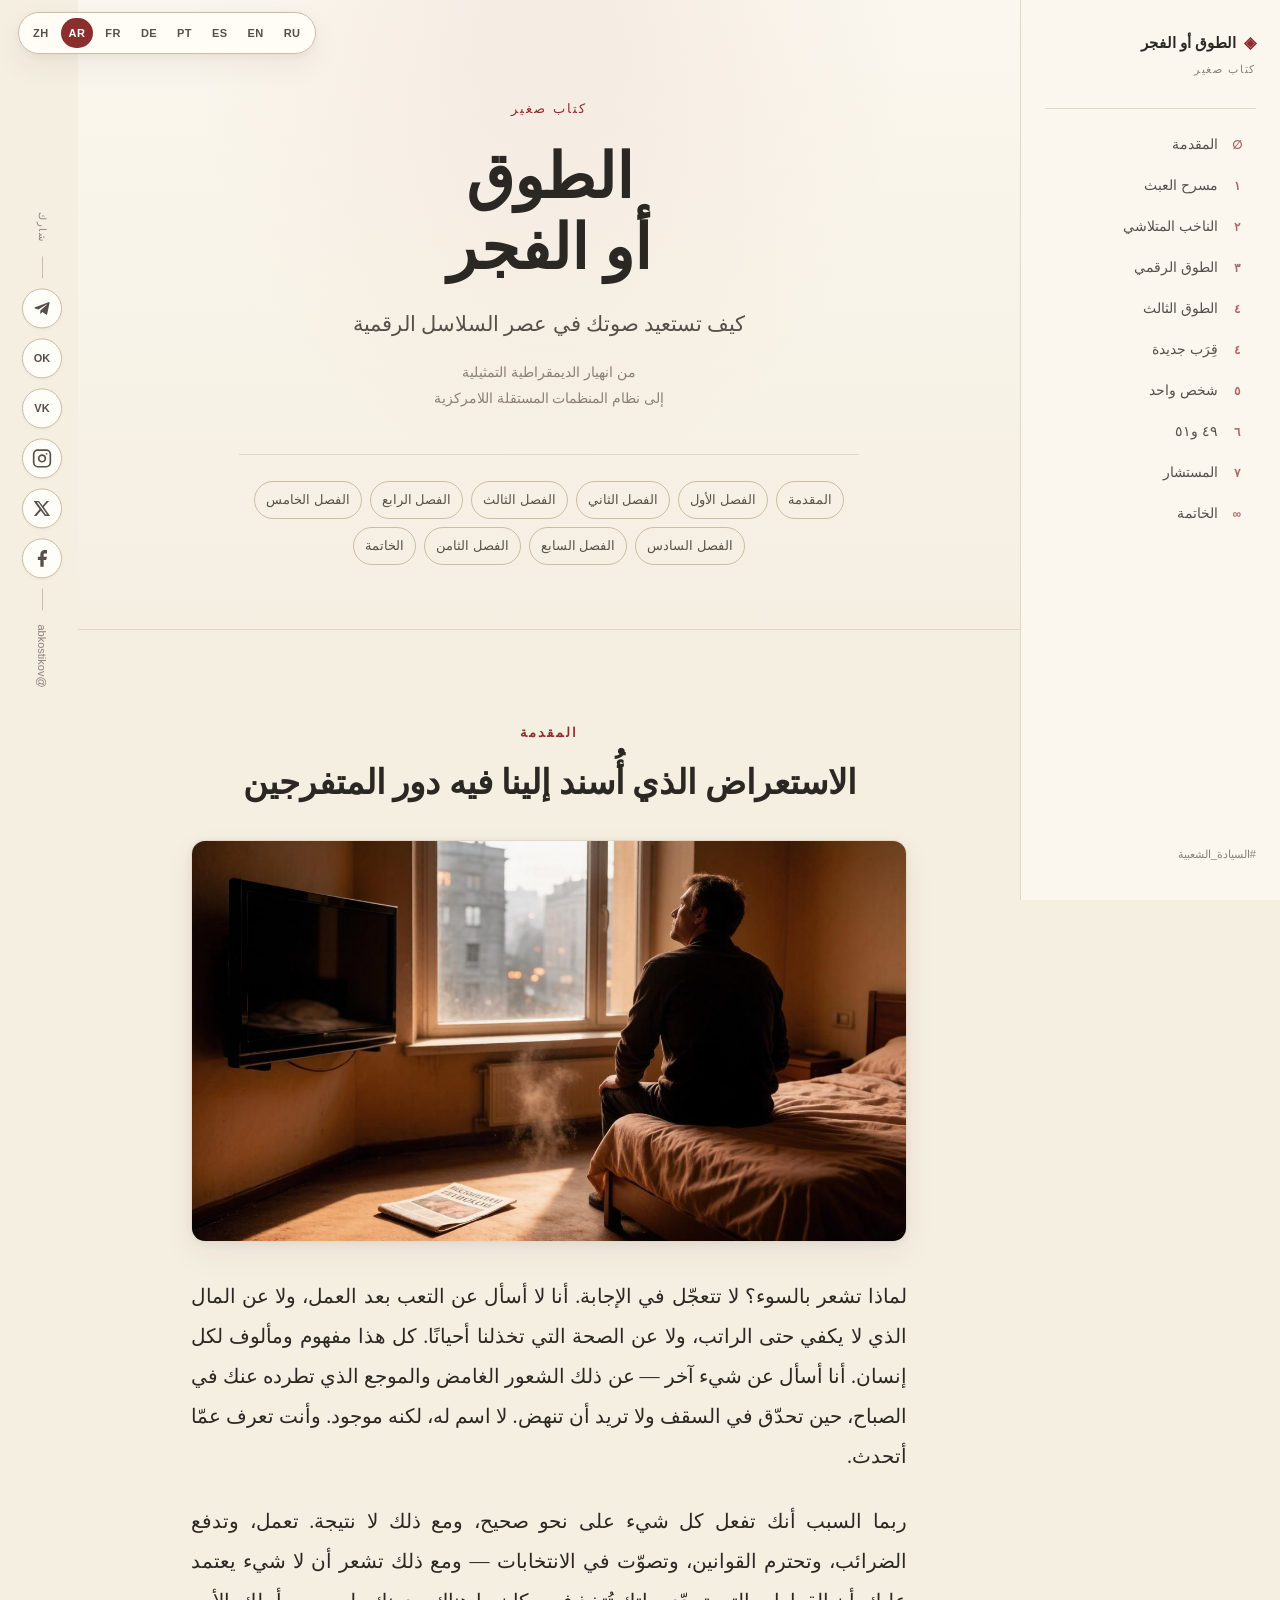
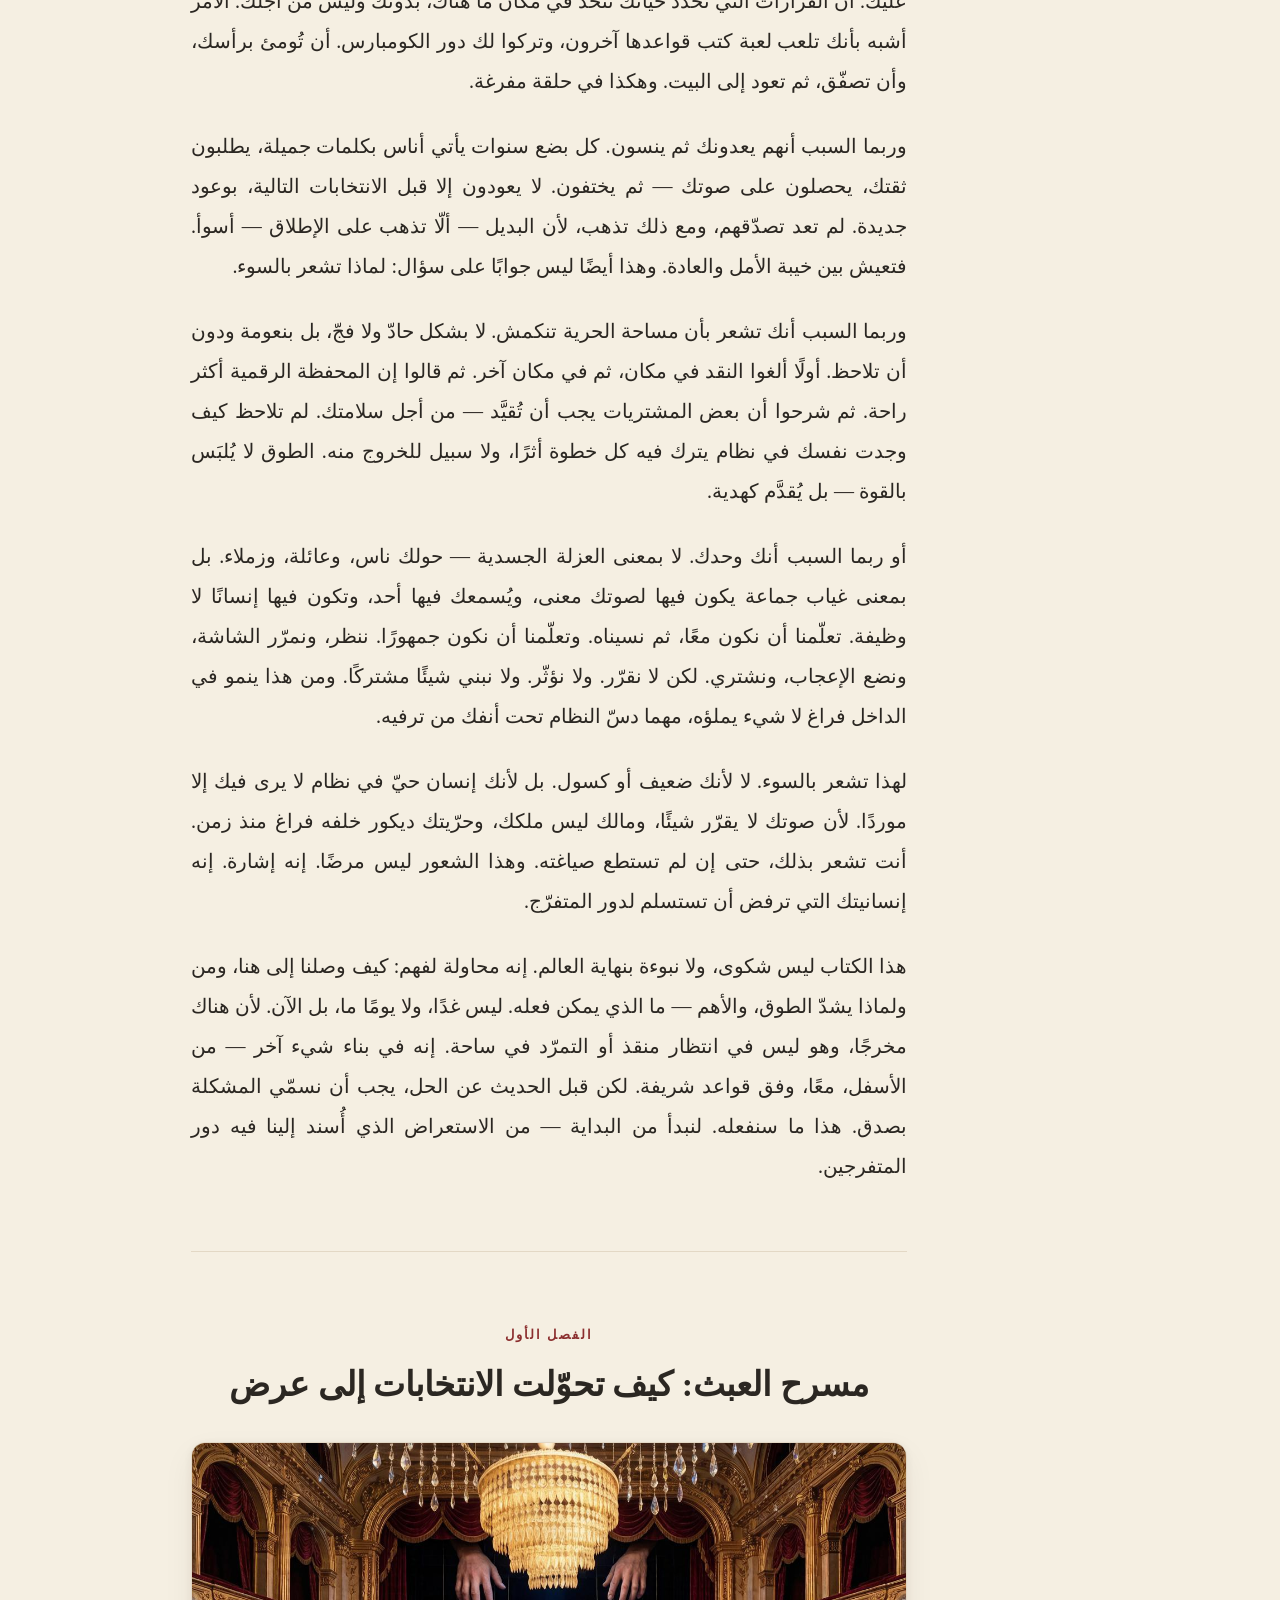
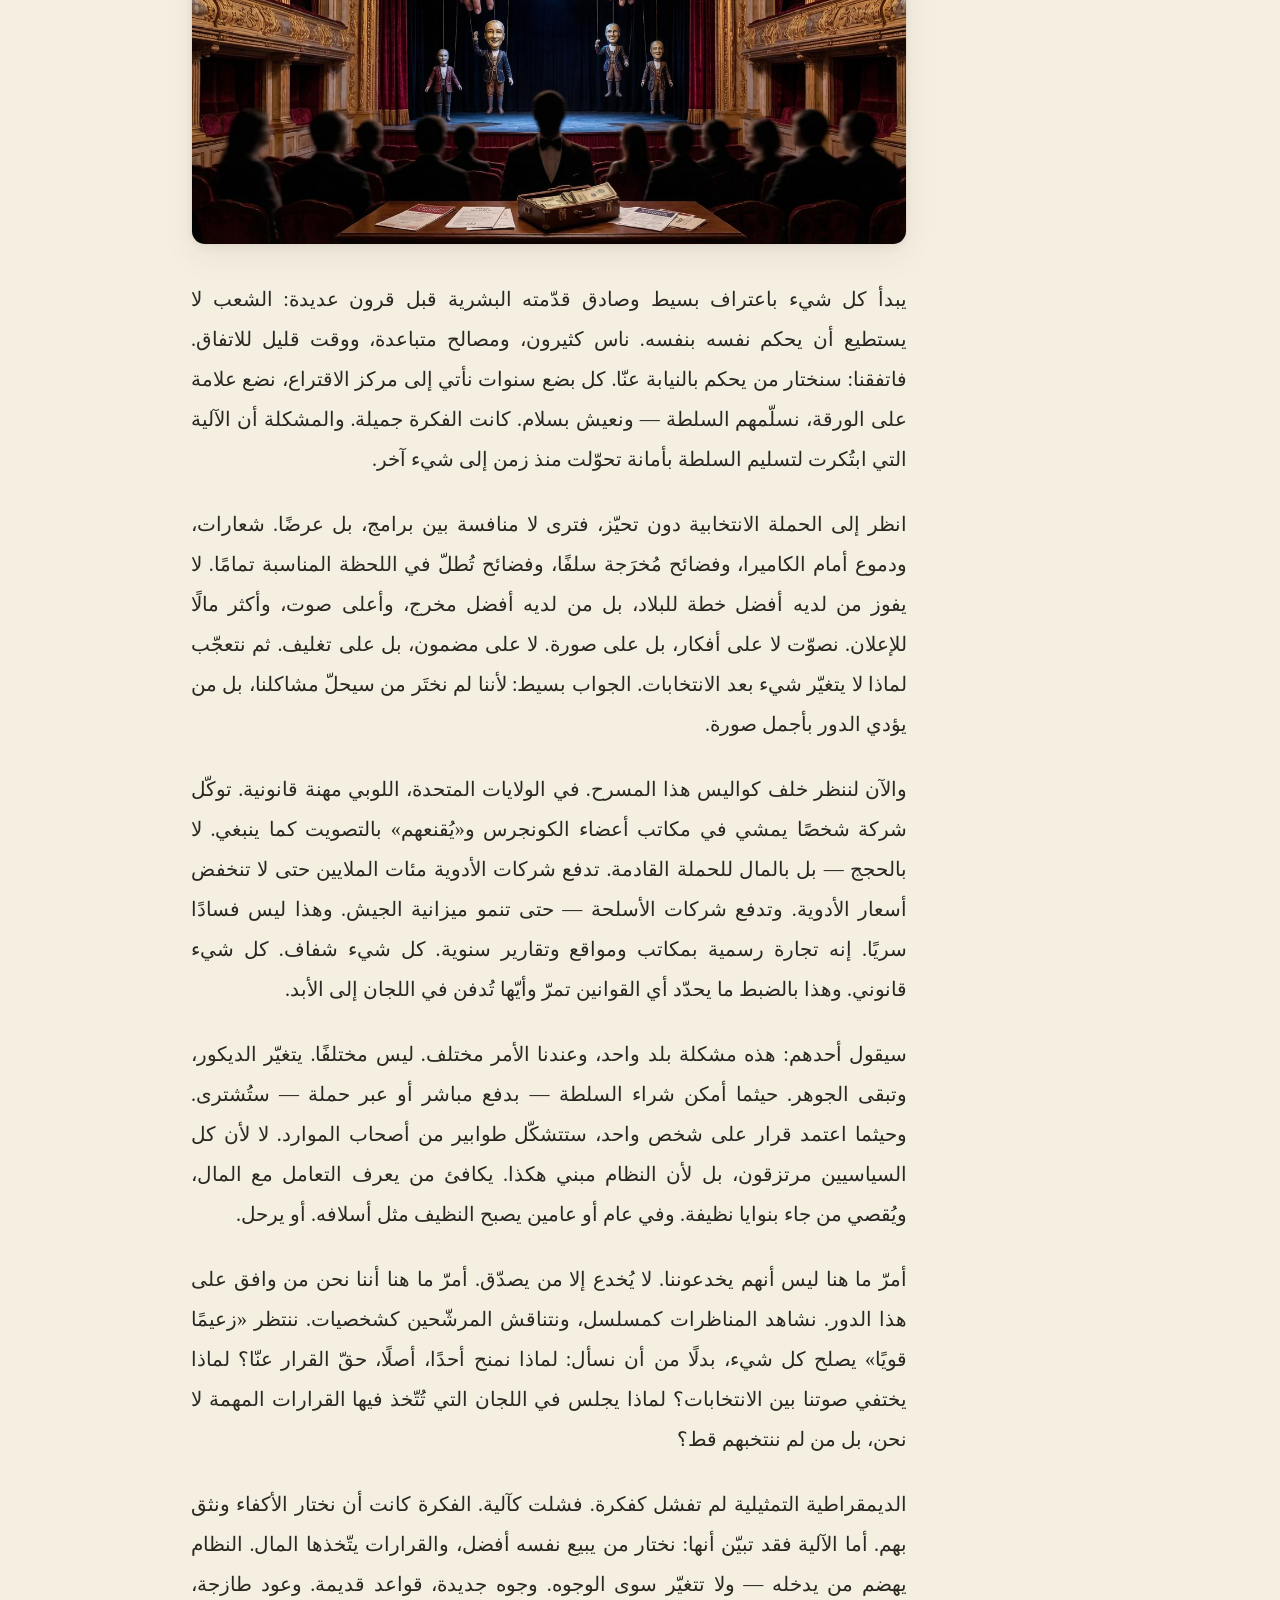
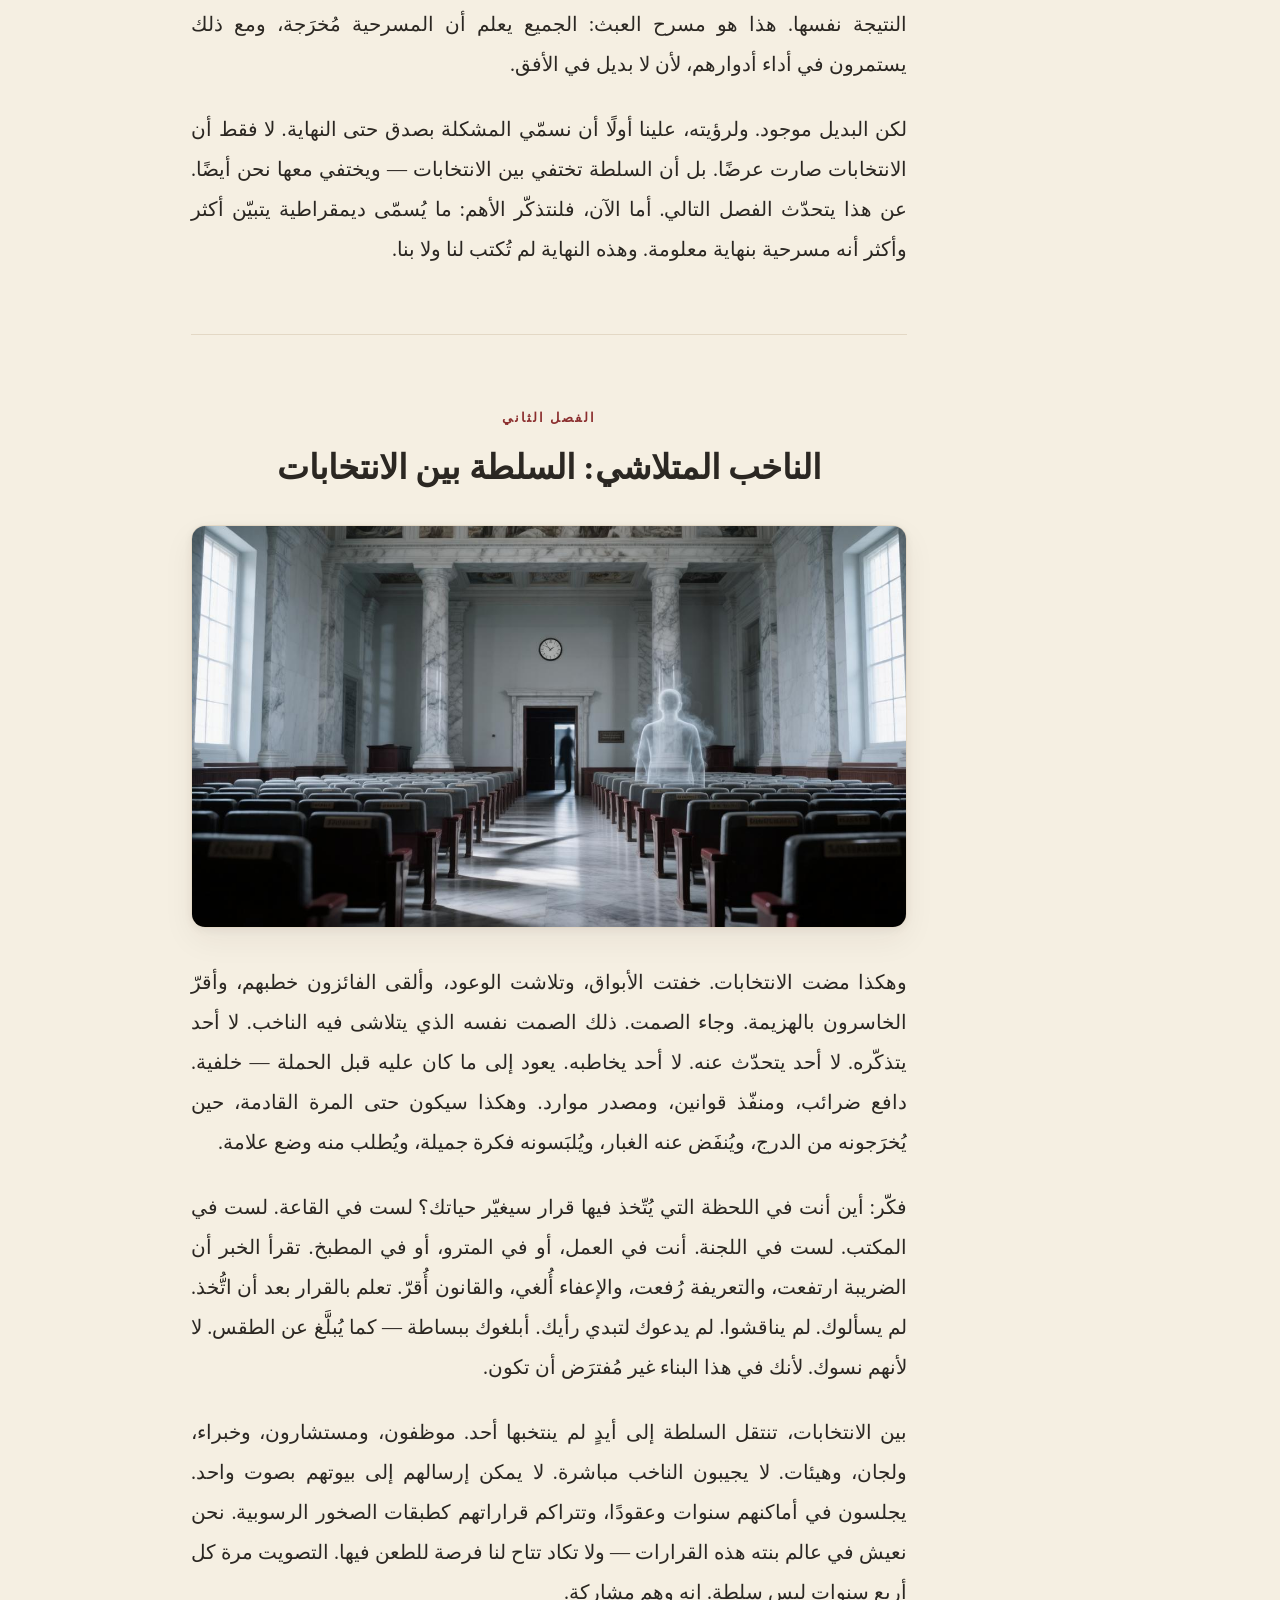
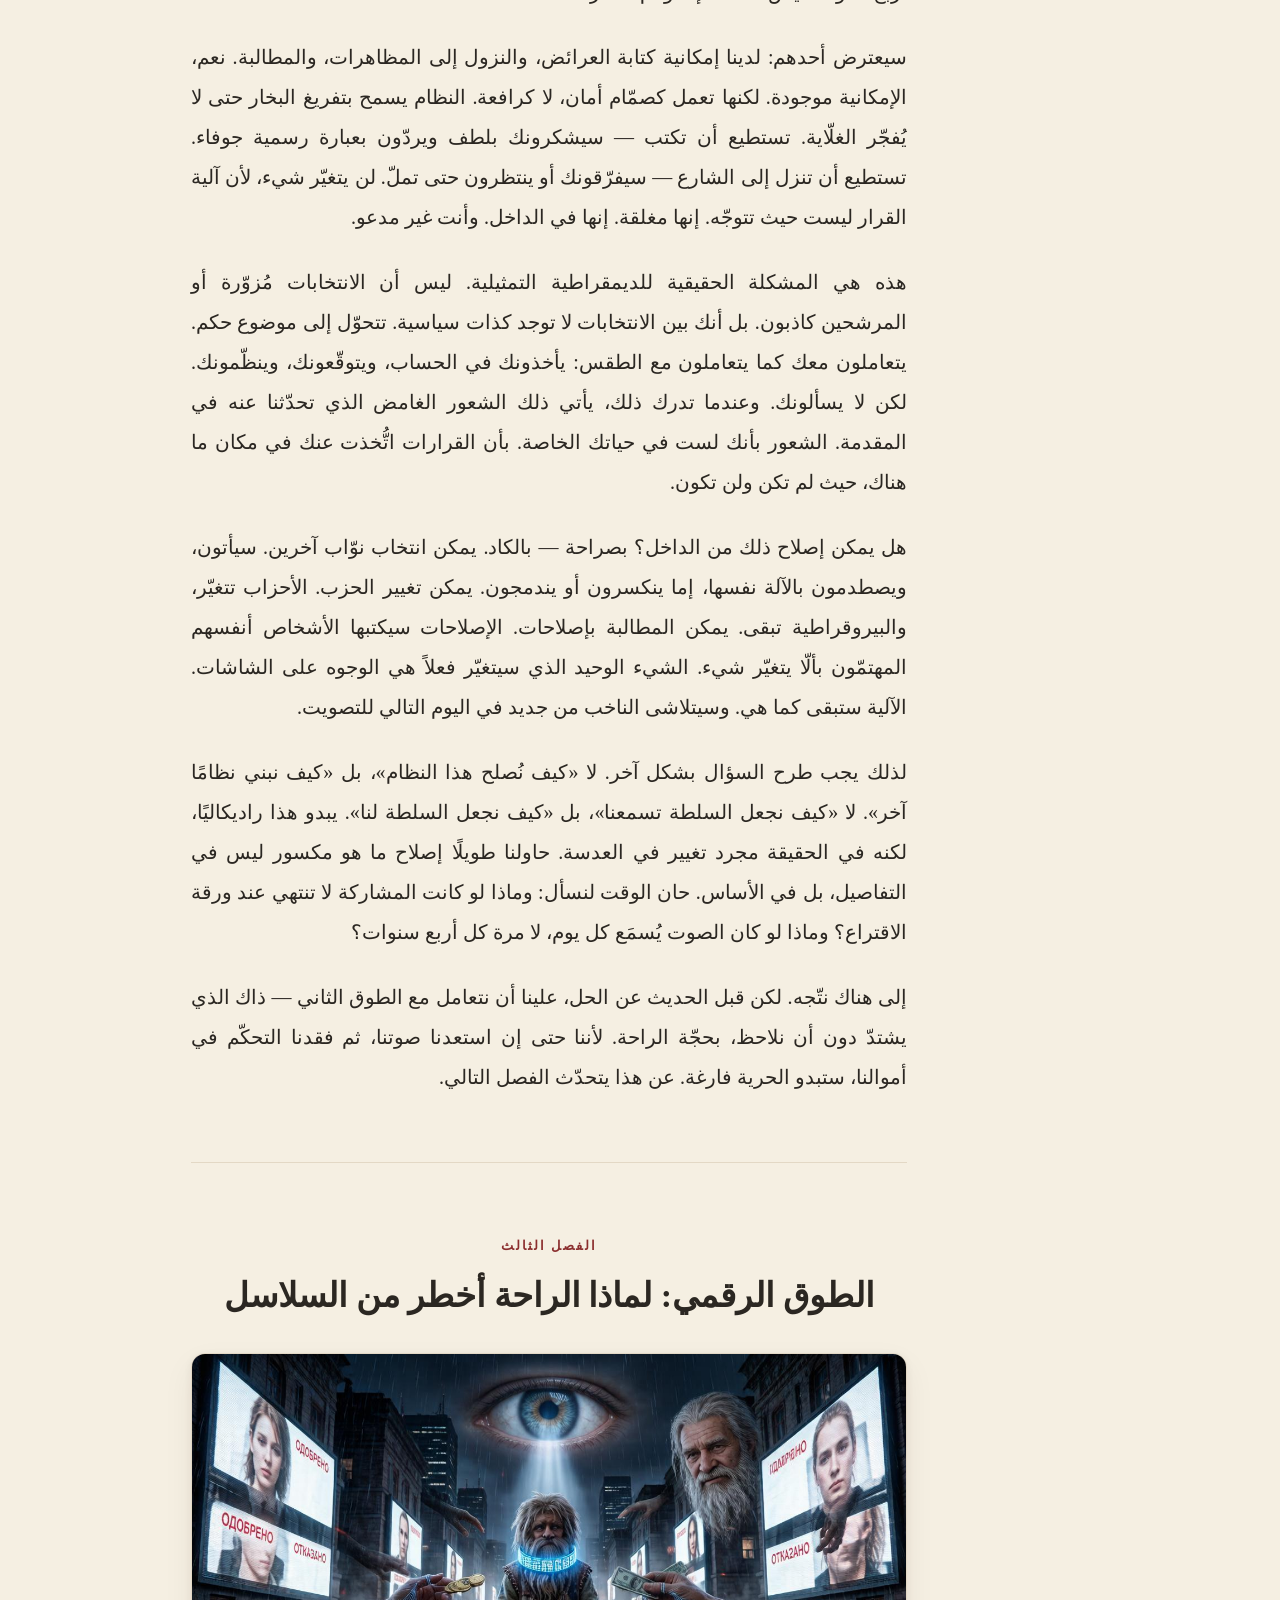
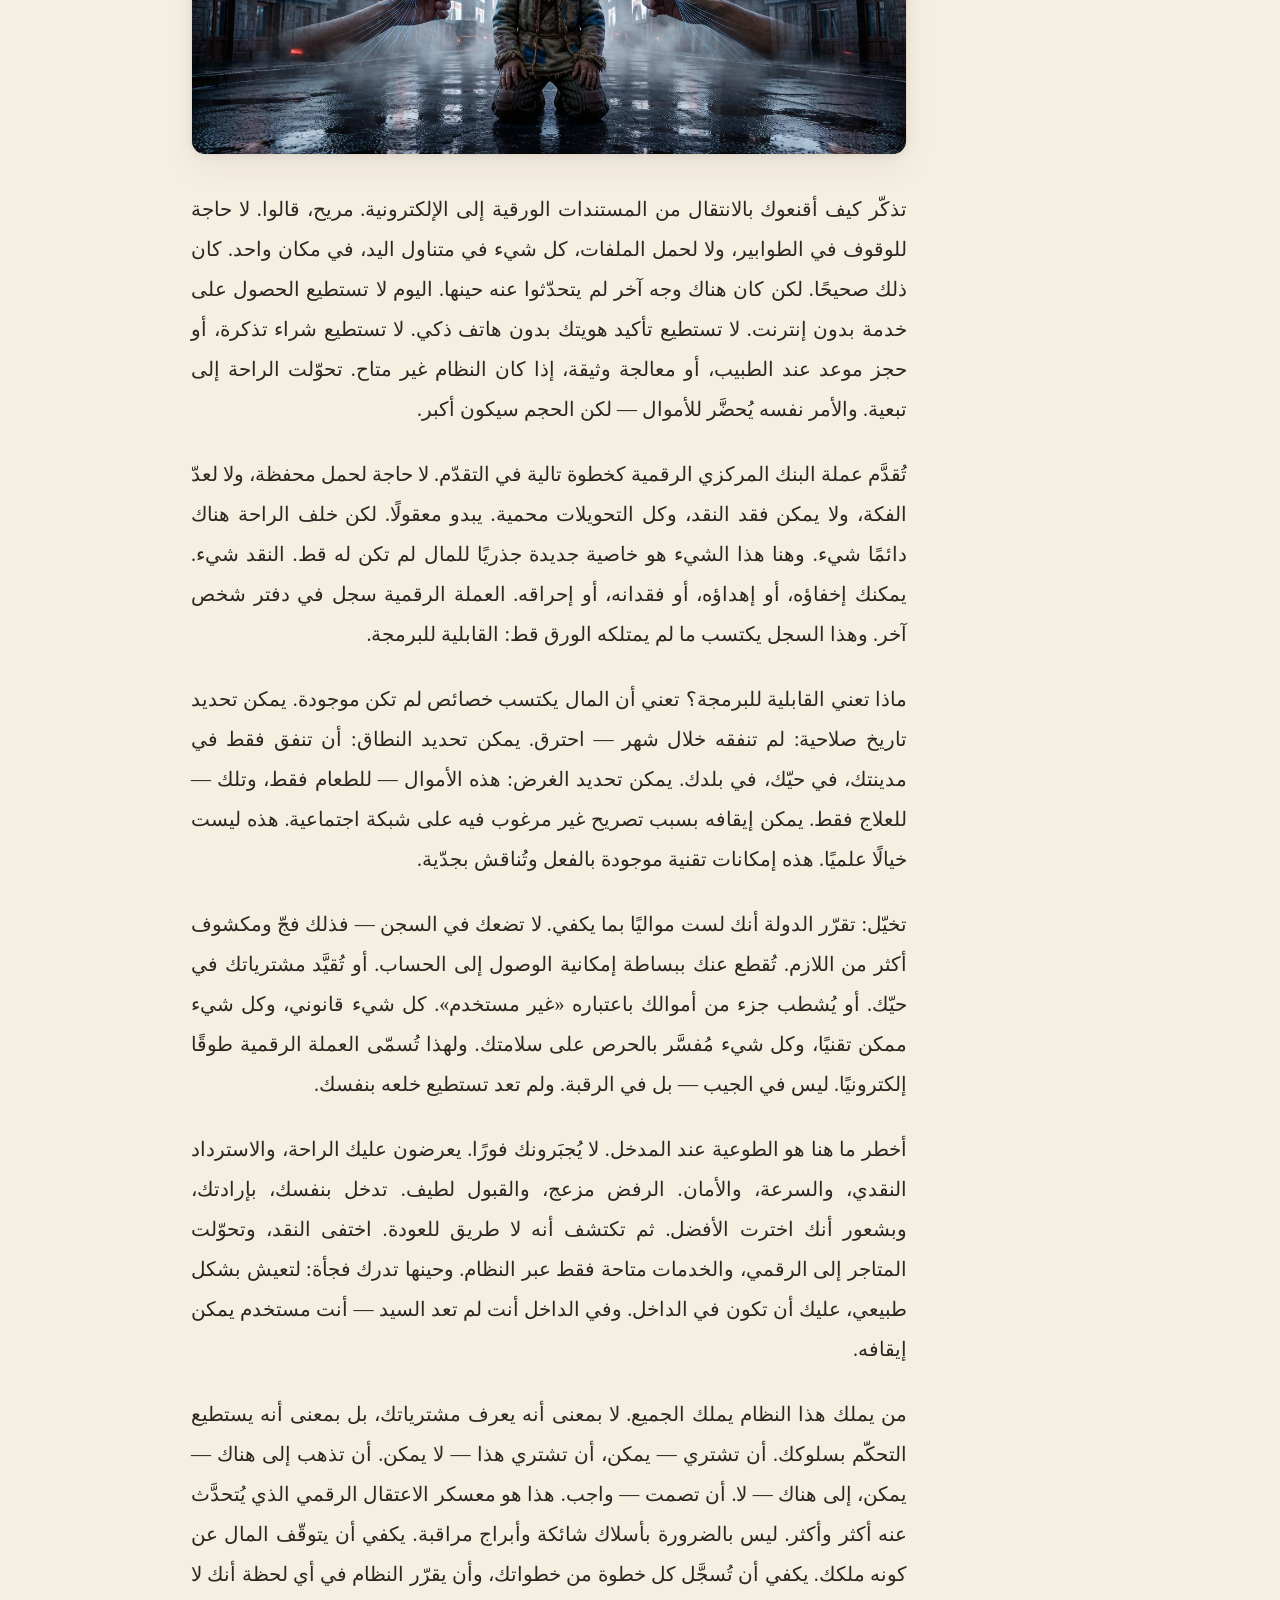
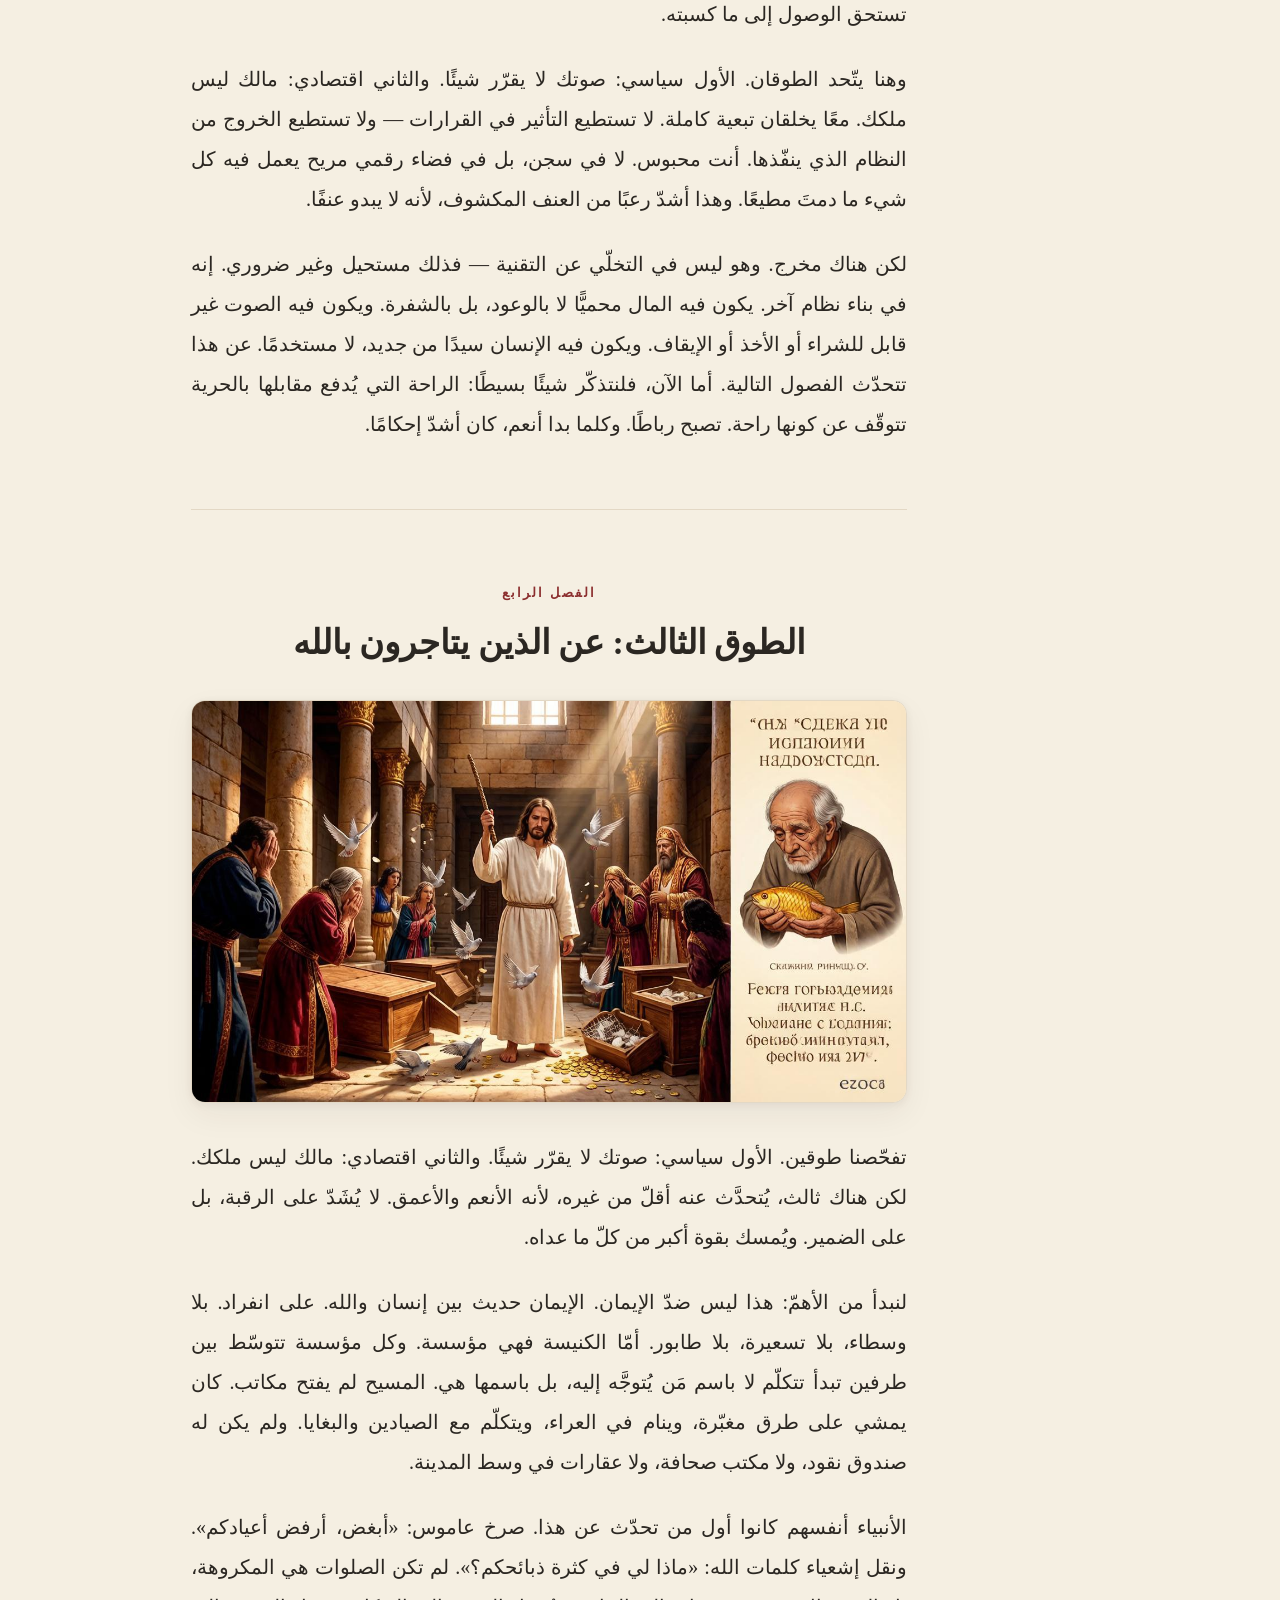
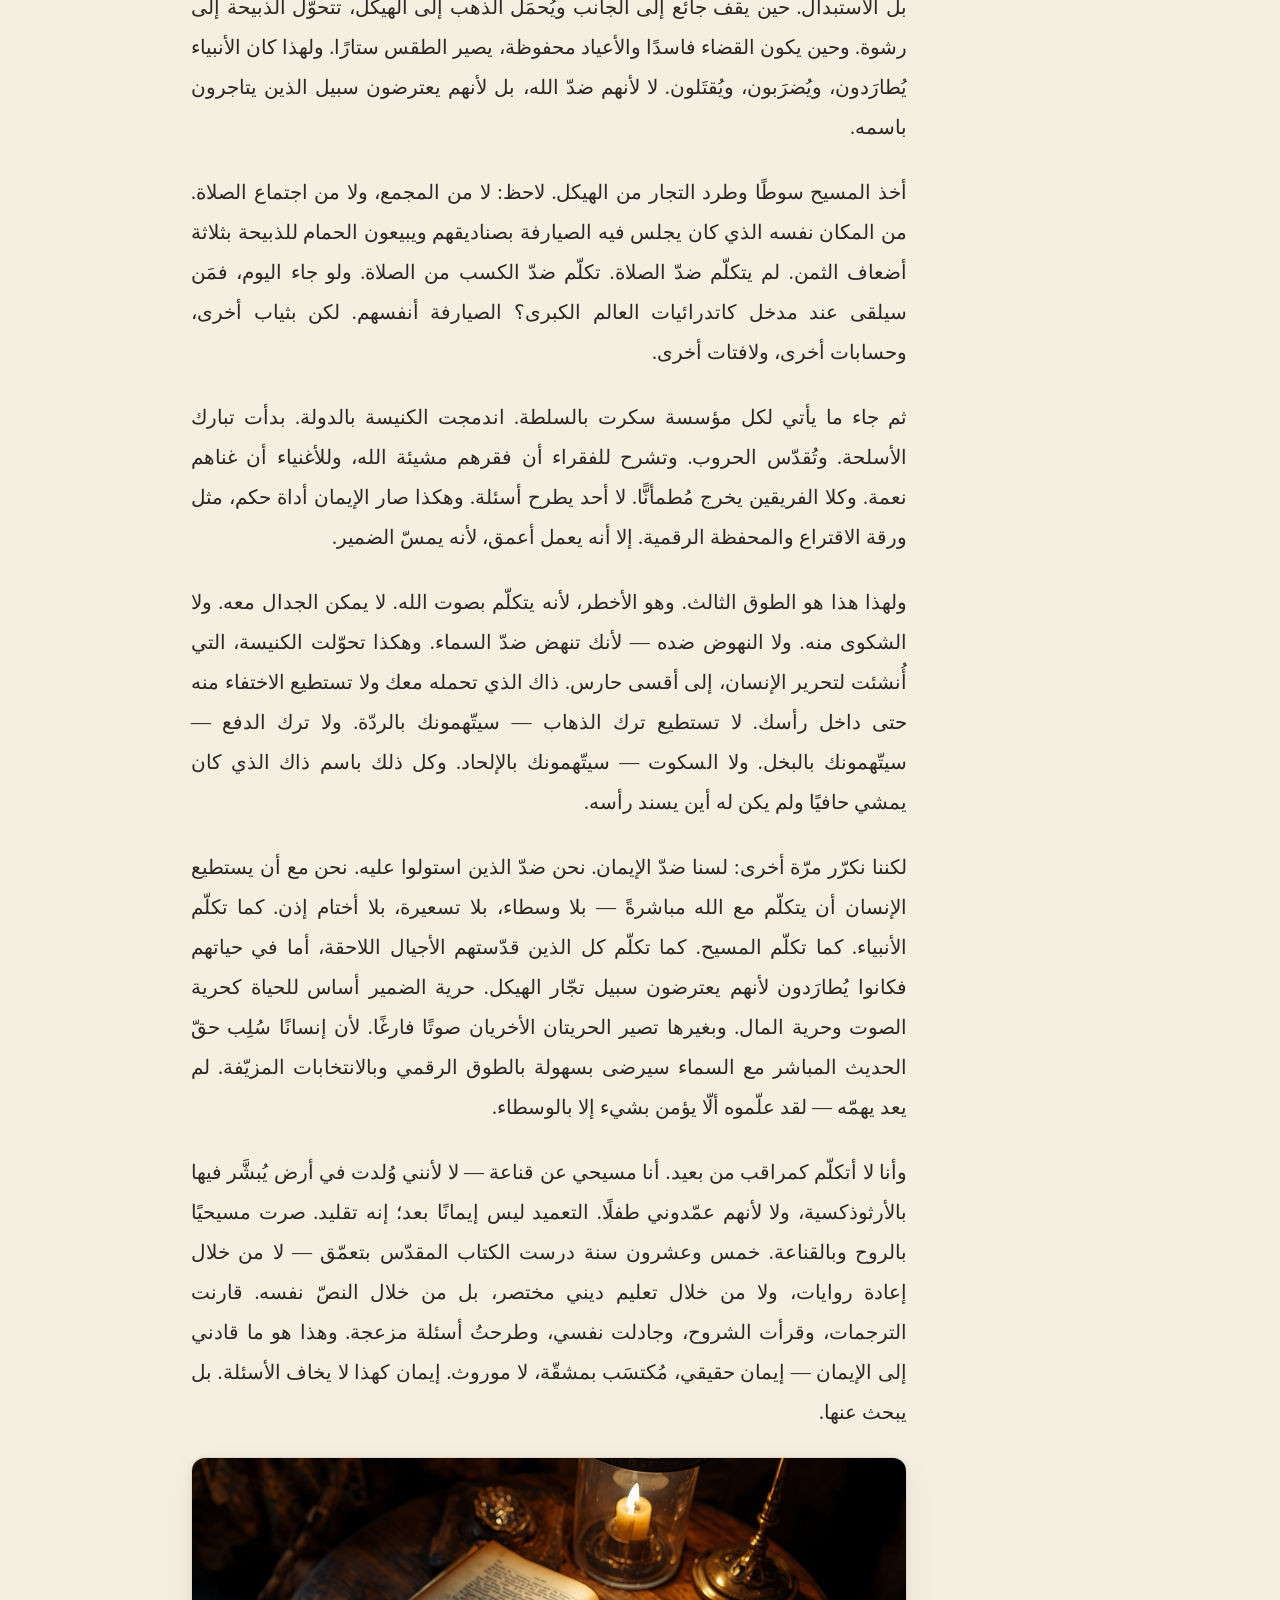
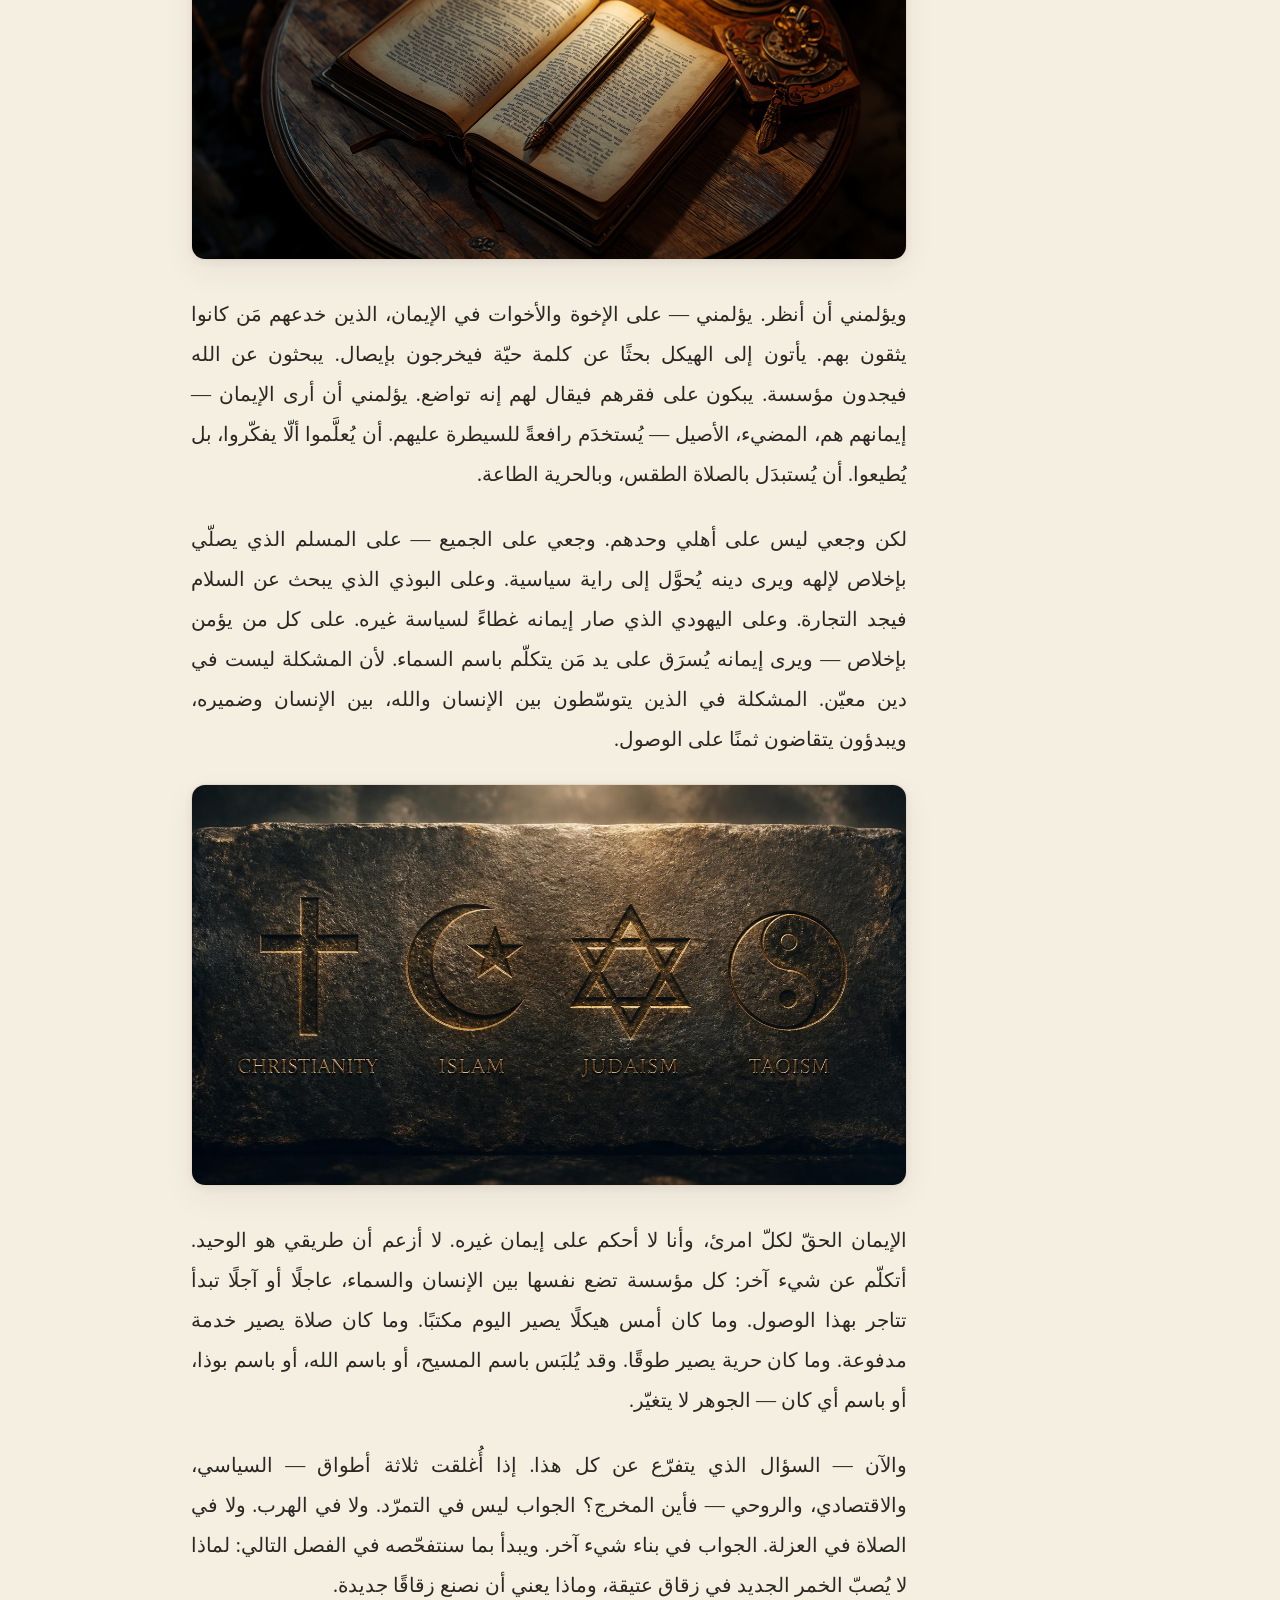
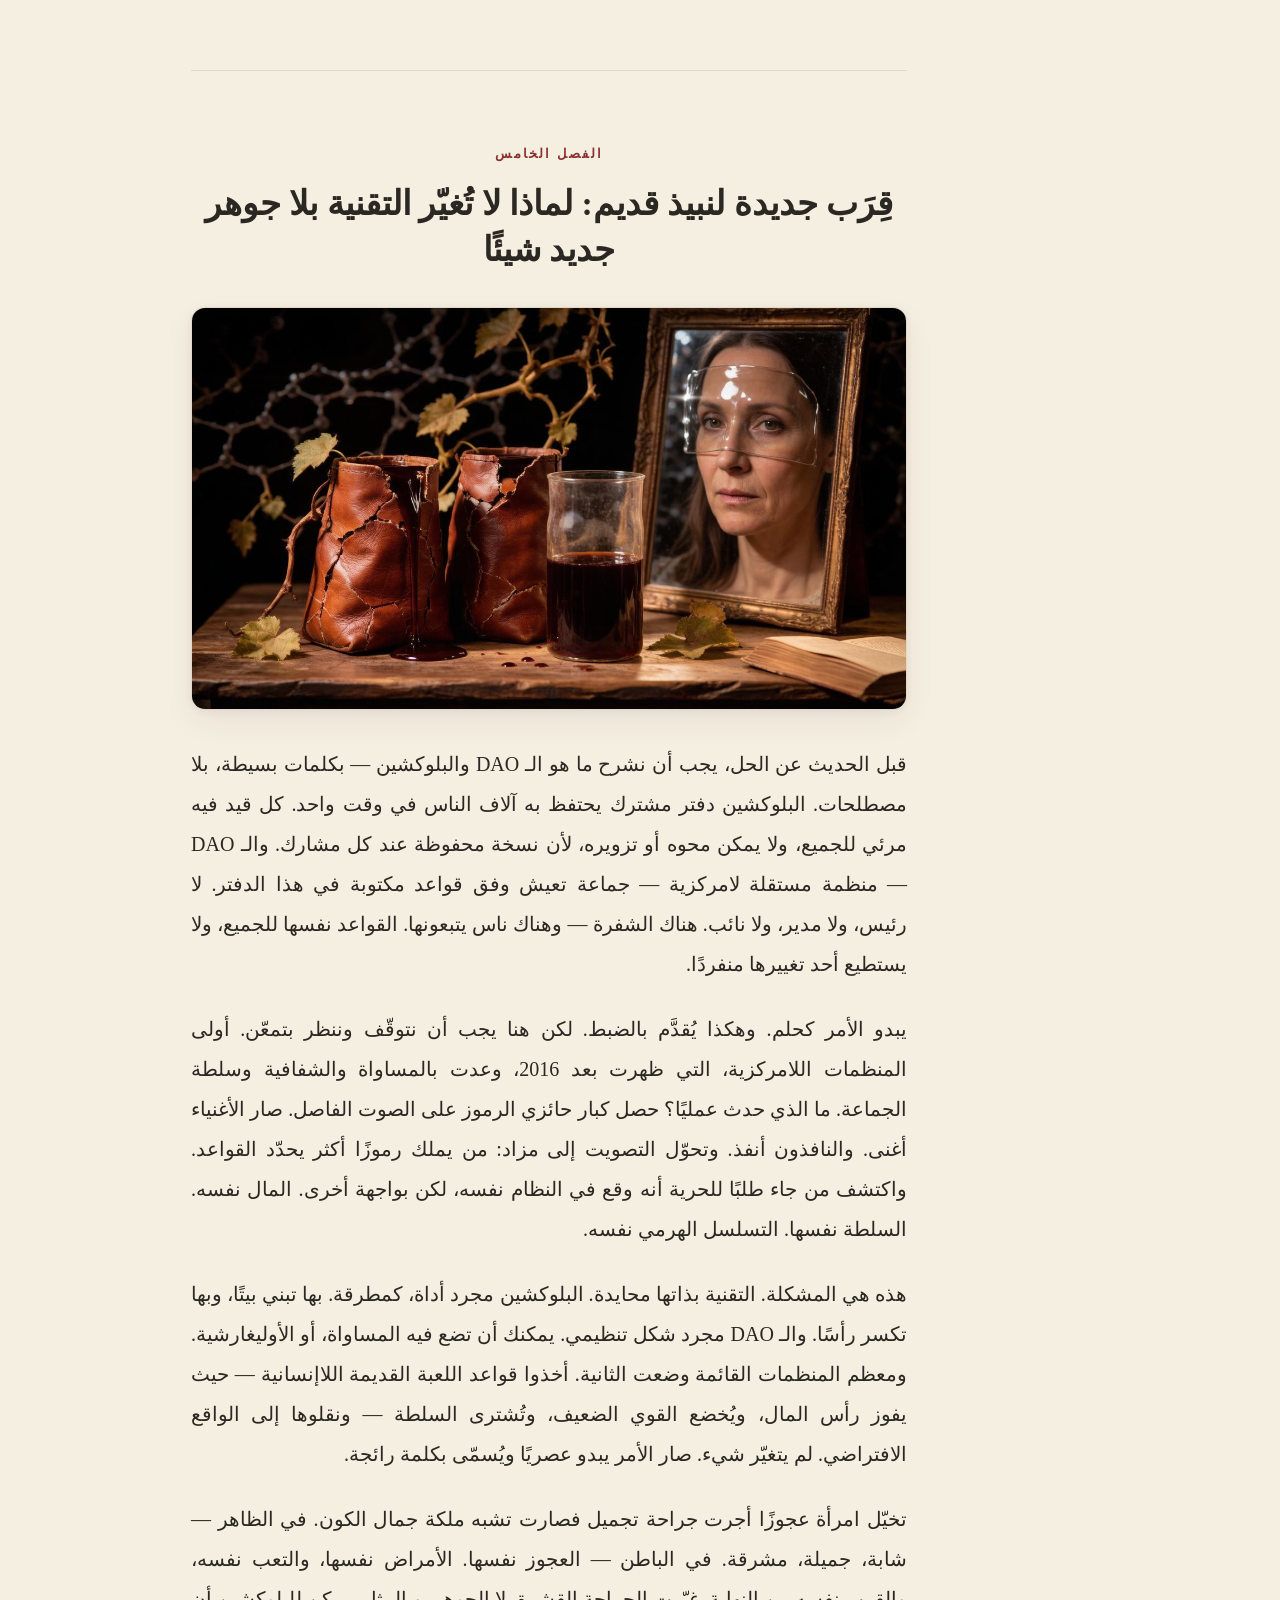
==== commit 6af539db: "Commit changes" ====
--- a/ar/index.html
+++ b/ar/index.html
@@ -1,601 +1,627 @@
-<!DOCTYPE html>
-<html lang="ar" dir="rtl" prefix="og: https://ogp.me/ns# book: https://ogp.me/ns/book#">
-<head>
-  <meta charset="UTF-8">
-  <meta name="viewport" content="width=device-width, initial-scale=1.0, viewport-fit=cover">
-  <meta http-equiv="X-UA-Compatible" content="IE=edge">
-  <meta name="theme-color" content="#8b2e2e">
-  <meta name="color-scheme" content="light">
-
-  <title>الطوق أو الفجر — كيف تستعيد صوتك في عصر السلاسل الرقمية</title>
-  <meta name="description" content="كتاب صغير عن انهيار الديمقراطية التمثيلية، والتحكّم الرقمي عبر العملات الرقمية للبنوك المركزية، ونظام المنظمات المستقلة اللامركزية (DAO) على البلوكشين بمستشار ذكاء اصطناعي. مقدمة وسبعة فصول وخاتمة عن السيادة الشعبية والحرية ونظام اجتماعي جديد.">
-  <meta name="keywords" content="الديمقراطية, DAO, منظمة مستقلة لامركزية, بلوكشين, العملة الرقمية للبنك المركزي, معسكر اعتقال رقمي, الحرية, السيادة الشعبية, اللامركزية, العقود الذكية, العملات المشفرة, اليورو الرقمي, الذكاء الاصطناعي, الحكم الذاتي, المجتمع المدني, شخص واحد صوت واحد, ديستوبيا, المستقبل, التكنولوجيا, السياسة, الاقتصاد">
-  <meta name="author" content="أليكسي كوستيكوف">
-  <meta name="creator" content="أليكسي كوستيكوف">
-  <meta name="publisher" content="السيادة الشعبية">
-  <meta name="robots" content="index, follow, max-image-preview:large, max-snippet:-1, max-video-preview:-1">
-  <meta name="googlebot" content="index, follow">
-  <meta name="rating" content="general">
-  <meta name="referrer" content="strict-origin-when-cross-origin">
-
-  <link rel="canonical" href="https://narodnoe-samoderjavie.org/ar/">
-  <link rel="alternate" hreflang="ru" href="https://narodnoe-samoderjavie.org/">
-  <link rel="alternate" hreflang="en" href="https://narodnoe-samoderjavie.org/en/">
-  <link rel="alternate" hreflang="es" href="https://narodnoe-samoderjavie.org/es/">
-  <link rel="alternate" hreflang="pt" href="https://narodnoe-samoderjavie.org/pt/">
-  <link rel="alternate" hreflang="de" href="https://narodnoe-samoderjavie.org/de/">
-  <link rel="alternate" hreflang="fr" href="https://narodnoe-samoderjavie.org/fr/">
-  <link rel="alternate" hreflang="ar" href="https://narodnoe-samoderjavie.org/ar/">
-  <link rel="alternate" hreflang="zh" href="https://narodnoe-samoderjavie.org/zh/">
-  <link rel="alternate" hreflang="x-default" href="https://narodnoe-samoderjavie.org/">
-
-  <meta property="og:type" content="book">
-  <meta property="og:site_name" content="الطوق أو الفجر">
-  <meta property="og:title" content="الطوق أو الفجر — كيف تستعيد صوتك في عصر السلاسل الرقمية">
-  <meta property="og:description" content="كتاب صغير عن انهيار الديمقراطية، والطوق الرقمي للعملات الرقمية للبنوك المركزية، ونظام المنظمات المستقلة اللامركزية (DAO) بمستشار ذكاء اصطناعي.">
-  <meta property="og:url" content="https://narodnoe-samoderjavie.org/ar/">
-  <meta property="og:image" content="https://narodnoe-samoderjavie.org/img/og-cover.jpg">
-  <meta property="og:image:width" content="1200">
-  <meta property="og:image:height" content="630">
-  <meta property="og:image:alt" content="الطوق أو الفجر — غلاف الكتاب">
-  <meta property="og:locale" content="ar_AR">
-  <meta property="og:locale:alternate" content="ru_RU">
-  <meta property="og:locale:alternate" content="en_US">
-  <meta property="og:locale:alternate" content="es_ES">
-  <meta property="og:locale:alternate" content="pt_BR">
-  <meta property="og:locale:alternate" content="de_DE">
-  <meta property="og:locale:alternate" content="fr_FR">
-  <meta property="og:locale:alternate" content="zh_CN">
-
-  <meta property="book:author" content="أليكسي كوستيكوف">
-  <meta property="book:tag" content="الديمقراطية">
-  <meta property="book:tag" content="DAO">
-  <meta property="book:tag" content="بلوكشين">
-  <meta property="book:tag" content="العملة الرقمية للبنك المركزي">
-  <meta property="book:tag" content="الحرية">
-  <meta property="book:release_date" content="2026-10-10">
-
-  <meta name="twitter:card" content="summary_large_image">
-  <meta name="twitter:site" content="@abkostikov">
-  <meta name="twitter:creator" content="@abkostikov">
-  <meta name="twitter:title" content="الطوق أو الفجر — كيف تستعيد صوتك">
-  <meta name="twitter:description" content="كتاب صغير عن انهيار الديمقراطية، والطوق الرقمي، ونظام DAO بمستشار ذكاء اصطناعي.">
-  <meta name="twitter:image" content="https://narodnoe-samoderjavie.org/img/og-cover.jpg">
-  <meta name="twitter:image:alt" content="الطوق أو الفجر — غلاف الكتاب">
-
-  <link rel="icon" type="image/svg+xml" href="data:image/svg+xml,%3Csvg xmlns='http://www.w3.org/2000/svg' viewBox='0 0 100 100'%3E%3Crect width='100' height='100' fill='%238b2e2e'/%3E%3Ctext x='50' y='68' font-size='62' text-anchor='middle' fill='%23f5efe2' font-family='Georgia,serif'%3E◈%3C/text%3E%3C/svg%3E">
-  <link rel="apple-touch-icon" href="data:image/svg+xml,%3Csvg xmlns='http://www.w3.org/2000/svg' viewBox='0 0 100 100'%3E%3Crect width='100' height='100' fill='%238b2e2e'/%3E%3Ctext x='50' y='68' font-size='62' text-anchor='middle' fill='%23f5efe2' font-family='Georgia,serif'%3E◈%3C/text%3E%3C/svg%3E">
-  <link rel="preconnect" href="https://t.me" crossorigin>
-
-  <script type="application/ld+json">
-  {
-    "@context": "https://schema.org",
-    "@graph": [
-      {
-        "@type": "Book",
-        "@id": "https://narodnoe-samoderjavie.org/ar/#book",
-        "name": "الطوق أو الفجر",
-        "alternateName": "كيف تستعيد صوتك في عصر السلاسل الرقمية",
-        "description": "كتاب صغير عن انهيار الديمقراطية التمثيلية، والتحكّم الرقمي عبر العملات الرقمية للبنوك المركزية، ونظام المنظمات المستقلة اللامركزية على البلوكشين بمستشار ذكاء اصطناعي.",
-        "bookFormat": "https://schema.org/EBook",
-        "inLanguage": "ar",
-        "numberOfPages": 40,
-        "genre": ["سياسة", "فلسفة", "تقنية", "مقالات"],
-        "keywords": "الديمقراطية, DAO, بلوكشين, العملة الرقمية للبنك المركزي, الحرية, السيادة الشعبية, التحكّم الرقمي, اللامركزية",
-        "datePublished": "2026-10-10",
-        "author": {
-          "@type": "Person",
-          "name": "أليكسي كوستيكوف",
-          "url": "https://t.me/narodnoe_samoderjavie",
-          "sameAs": [
-            "https://twitter.com/abkostikov",
-            "https://vk.com/abkostikov",
-            "https://ok.ru/abkostikov",
-            "https://instagram.com/abkostikov",
-            "https://facebook.com/abkostikov"
-          ]
-        },
-        "publisher": {
-          "@type": "Organization",
-          "name": "السيادة الشعبية",
-          "url": "https://t.me/s/narodnoe_samoderjavie"
-        },
-        "image": "https://narodnoe-samoderjavie.org/img/og-cover.jpg",
-        "url": "https://narodnoe-samoderjavie.org/ar/",
-        "hasPart": [
-          { "@type": "Chapter", "name": "المقدمة. الاستعراض الذي أُسند إلينا فيه دور المتفرجين", "position": 0 },
-          { "@type": "Chapter", "name": "الفصل الأول. مسرح العبث: كيف تحوّلت الانتخابات إلى عرض", "position": 1 },
-          { "@type": "Chapter", "name": "الفصل الثاني. الناخب المتلاشي: السلطة بين الانتخابات", "position": 2 },
-          { "@type": "Chapter", "name": "الفصل الثالث. الطوق الرقمي: لماذا الراحة أخطر من السلاسل", "position": 3 },
-          { "@type": "Chapter", "name": "الفصل الرابع. قِرَب جديدة لنبيذ قديم", "position": 4 },
-          { "@type": "Chapter", "name": "الفصل الخامس. شخص واحد — صوت واحد", "position": 5 },
-          { "@type": "Chapter", "name": "الفصل السادس. ٤٩ و٥١: اقتصاد لا يستطيع فيه أحد أن يصبح سيّدًا", "position": 6 },
-          { "@type": "Chapter", "name": "الفصل السابع. مستشار لا ديكتاتور", "position": 7 },
-          { "@type": "Chapter", "name": "الخاتمة. الفجر يبدأ بواحد", "position": 8 }
-        ]
-      },
-      {
-        "@type": "WebSite",
-        "@id": "https://narodnoe-samoderjavie.org/ar/#website",
-        "url": "https://narodnoe-samoderjavie.org/ar/",
-        "name": "الطوق أو الفجر",
-        "inLanguage": "ar",
-        "publisher": { "@id": "https://narodnoe-samoderjavie.org/ar/#book" }
-      }
-    ]
-  }
-  </script>
-
-  <style>
-:root {
-  --bg: #f5efe2; --bg-alt: #fbf7ee; --paper: #fffdf7;
-  --ink: #2b2722; --ink-soft: #57504a; --ink-muted: #8a817a;
-  --accent: #8b2e2e; --accent-soft: #b85a5a;
-  --line: #e3d8c5; --line-strong: #cbbda3;
-  --shadow: 0 2px 8px rgba(43,39,34,0.06), 0 12px 32px rgba(43,39,34,0.06);
-  --radius: 14px; --maxw: 780px; --sidebar-w: 260px; --social-w: 78px;
-  --serif: "Noto Naskh Arabic", "Amiri", "Scheherazade New", Georgia, serif;
-  --sans: "Noto Sans Arabic", "Segoe UI", -apple-system, BlinkMacSystemFont, Roboto, Arial, sans-serif;
-}
-* { box-sizing: border-box; }
-html { scroll-behavior: smooth; scroll-padding-top: 90px; }
-body { margin: 0; font-family: var(--serif); font-size: 20px; line-height: 2; color: var(--ink); background: var(--bg); -webkit-font-smoothing: antialiased; text-rendering: optimizeLegibility; }
-.progress-bar { position: fixed; top: 0; left: 0; height: 3px; width: 0%; background: var(--accent); z-index: 200; transition: width 0.12s linear; }
-.lang-switch { position: fixed; top: 12px; left: 18px; display: flex; gap: 4px; z-index: 180; background: rgba(255,253,247,0.94); backdrop-filter: blur(6px); -webkit-backdrop-filter: blur(6px); padding: 5px 6px; border-radius: 999px; border: 1px solid var(--line-strong); box-shadow: var(--shadow); font-family: var(--sans); }
-.lang-switch a { font-size: 11px; font-weight: 600; letter-spacing: 0.04em; color: var(--ink-soft); text-decoration: none; padding: 4px 8px; border-radius: 999px; transition: background 0.15s, color 0.15s; text-transform: uppercase; }
-.lang-switch a:hover { background: var(--line); color: var(--ink); }
-.lang-switch a.active { background: var(--accent); color: #fff; }
-.sidebar-left { position: fixed; top: 0; right: 0; bottom: 0; width: var(--sidebar-w); background: var(--bg-alt); border-left: 1px solid var(--line); padding: 32px 24px 24px; overflow-y: auto; z-index: 100; }
-.sidebar-inner { display: flex; flex-direction: column; min-height: 100%; }
-.brand { display: inline-flex; align-items: center; gap: 8px; font-family: var(--sans); font-size: 15px; font-weight: 700; color: var(--ink); text-decoration: none; line-height: 1.35; }
-.brand:hover { color: var(--accent); }
-.brand-mark { color: var(--accent); font-size: 16px; flex-shrink: 0; }
-.brand-sub { font-family: var(--sans); font-size: 11px; letter-spacing: 0.15em; color: var(--ink-muted); margin: 4px 0 28px; }
-.toc-nav { display: flex; flex-direction: column; gap: 2px; padding-top: 16px; border-top: 1px solid var(--line); }
-.toc-nav a { display: flex; align-items: baseline; gap: 10px; font-family: var(--sans); font-size: 14px; color: var(--ink-soft); text-decoration: none; padding: 9px 10px; border-radius: 8px; transition: background 0.15s, color 0.15s; line-height: 1.5; }
-.toc-nav a:hover { background: var(--paper); color: var(--ink); }
-.toc-nav a.active { background: var(--accent); color: #fff; }
-.toc-nav a.active .toc-num { color: #fff; opacity: 0.85; }
-.toc-num { display: inline-block; min-width: 18px; font-size: 12px; font-weight: 700; color: var(--accent); opacity: 0.7; text-align: center; flex-shrink: 0; }
-.sidebar-foot { margin-top: auto; padding-top: 24px; font-family: var(--sans); font-size: 11px; color: var(--ink-muted); }
-.sidebar-right { position: fixed; top: 50%; left: 18px; transform: translateY(-50%); display: flex; flex-direction: column; align-items: center; gap: 10px; z-index: 100; padding: 4px; }
-.social-label { font-family: var(--sans); font-size: 10px; letter-spacing: 0.15em; color: var(--ink-muted); writing-mode: vertical-rl; margin-bottom: 4px; }
-.social-line { width: 1px; height: 22px; background: var(--line-strong); }
-.social-handle { font-family: var(--sans); font-size: 11px; color: var(--ink-muted); writing-mode: vertical-rl; margin-top: 4px; }
-.social { display: flex; align-items: center; justify-content: center; width: 40px; height: 40px; border-radius: 50%; background: var(--paper); border: 1px solid var(--line-strong); color: var(--ink-soft); text-decoration: none; font-family: var(--sans); font-size: 11px; font-weight: 700; transition: transform 0.15s, background 0.15s, color 0.15s, border-color 0.15s, box-shadow 0.15s; box-shadow: 0 1px 3px rgba(43,39,34,0.05); }
-.social svg { fill: currentColor; }
-.social-ig svg { fill: none; }
-.social:hover { transform: translateY(-2px) scale(1.05); color: #fff; border-color: transparent; box-shadow: 0 6px 16px rgba(43,39,34,0.18); }
-.social-tg:hover { background: #229ED9; }
-.social-ok:hover { background: #EE8208; }
-.social-vk:hover { background: #0077FF; }
-.social-ig:hover { background: #E1306C; }
-.social-tw:hover { background: #0f0f0f; }
-.social-fb:hover { background: #1877F2; }
-.mobile-header { display: none; position: sticky; top: 0; z-index: 150; background: rgba(245,239,226,0.96); backdrop-filter: saturate(140%) blur(8px); -webkit-backdrop-filter: saturate(140%) blur(8px); border-bottom: 1px solid var(--line); }
-.mobile-inner { display: flex; align-items: center; justify-content: space-between; padding: 12px 18px; gap: 12px; min-height: 56px; }
-.brand-mobile { font-size: 14px; flex: 1; min-width: 0; }
-.brand-mobile .brand-text { overflow: hidden; text-overflow: ellipsis; white-space: nowrap; }
-.menu-toggle { width: 40px; height: 40px; background: transparent; border: 1px solid var(--line-strong); border-radius: 8px; cursor: pointer; padding: 9px 8px; display: flex; flex-direction: column; justify-content: space-between; flex-shrink: 0; }
-.menu-toggle span { display: block; height: 2px; background: var(--ink); border-radius: 2px; transition: transform 0.2s, opacity 0.2s; }
-.menu-toggle.open span:nth-child(1) { transform: translateY(9px) rotate(45deg); }
-.menu-toggle.open span:nth-child(2) { opacity: 0; }
-.menu-toggle.open span:nth-child(3) { transform: translateY(-9px) rotate(-45deg); }
-.mobile-nav { display: flex; flex-direction: column; gap: 0; background: var(--paper); border-top: 1px solid var(--line); padding: 0 12px; max-height: 0; overflow: hidden; transition: max-height 0.28s ease, padding 0.28s ease; }
-.mobile-nav.open { max-height: 70vh; overflow-y: auto; padding-top: 8px; padding-bottom: 14px; }
-.mobile-nav a { font-family: var(--sans); font-size: 15px; color: var(--ink-soft); text-decoration: none; padding: 12px 14px; border-radius: 8px; transition: background 0.15s, color 0.15s; }
-.mobile-nav a:hover, .mobile-nav a.active { background: var(--accent); color: #fff; }
-.main-content { margin-right: var(--sidebar-w); margin-left: var(--social-w); min-height: 100vh; }
-.cover { padding: 96px 24px 64px; text-align: center; background: radial-gradient(ellipse at 50% 0%, rgba(139,46,46,0.06), transparent 55%), linear-gradient(180deg, var(--bg-alt), var(--bg)); border-bottom: 1px solid var(--line); }
-.cover-inner { max-width: 620px; margin: 0 auto; }
-.cover-kicker { font-family: var(--sans); font-size: 13px; letter-spacing: 0.15em; color: var(--accent); margin: 0 0 20px; }
-.cover-title { font-family: var(--serif); font-size: clamp(38px, 6vw, 62px); line-height: 1.15; margin: 0 0 18px; font-weight: 700; letter-spacing: 0; }
-.cover-subtitle { font-size: clamp(17px, 2.2vw, 21px); color: var(--ink-soft); margin: 0 0 14px; }
-.cover-tagline { font-family: var(--sans); font-size: 14px; color: var(--ink-muted); line-height: 1.9; margin: 0 0 42px; }
-.cover-toc { display: flex; flex-wrap: wrap; gap: 8px; justify-content: center; padding-top: 26px; border-top: 1px solid var(--line); }
-.cover-toc a { font-family: var(--sans); font-size: 13px; color: var(--ink-soft); text-decoration: none; padding: 5px 11px; border: 1px solid var(--line-strong); border-radius: 999px; transition: all 0.15s; }
-.cover-toc a:hover { background: var(--accent); color: #fff; border-color: var(--accent); }
-.book { max-width: var(--maxw); margin: 0 auto; padding: 20px 32px 60px; }
-.chapter { padding: 60px 0 40px; border-bottom: 1px solid var(--line); }
-.chapter:last-child { border-bottom: none; }
-.chapter-header { text-align: center; margin-bottom: 34px; }
-.chapter-number { display: inline-block; font-family: var(--sans); font-size: 13px; letter-spacing: 0.15em; color: var(--accent); margin-bottom: 14px; font-weight: 700; }
-.chapter-header h2 { font-family: var(--serif); font-size: clamp(24px, 3.4vw, 34px); line-height: 1.35; margin: 0; font-weight: 700; letter-spacing: 0; }
-.chapter p { margin: 0 0 1.25em; text-align: justify; }
-.chapter p:first-of-type::first-letter { font-size: 1em; float: none; padding: 0; color: var(--ink); font-weight: inherit; }
-.chapter-image { margin: 0 0 34px; border-radius: var(--radius); overflow: hidden; background: var(--bg-alt); border: 1px solid var(--line); box-shadow: var(--shadow); aspect-ratio: 16/9; position: relative; }
-.chapter-image img { display: block; width: 100%; height: 100%; object-fit: cover; }
-.chapter-image.image-missing::before { content: "📷 ستظهر الصورة هنا"; position: absolute; inset: 0; display: flex; align-items: center; justify-content: center; font-family: var(--sans); font-size: 14px; color: var(--ink-muted); background: repeating-linear-gradient(45deg, #efe6d3 0 20px, #eadfc8 20px 40px); }
-.chapter-image.image-missing img { opacity: 0; }
-.site-footer { max-width: var(--maxw); margin: 0 auto; padding: 50px 32px 70px; text-align: center; font-family: var(--sans); font-size: 14px; color: var(--ink-muted); border-top: 1px solid var(--line); }
-.footer-title { font-size: 14px; color: var(--ink-soft); margin: 0 0 20px; }
-.footer-socials { display: none; flex-wrap: wrap; gap: 10px; justify-content: center; margin: 0 0 20px; }
-.footer-handle { font-size: 13px; color: var(--accent-soft); margin: 0 0 10px; }
-.footer-hash { font-size: 12px; color: var(--ink-muted); word-break: break-word; line-height: 1.9; margin: 0; }
-.to-top { position: fixed; left: 20px; bottom: 20px; width: 46px; height: 46px; border-radius: 50%; border: 1px solid var(--line-strong); background: var(--paper); color: var(--ink); font-size: 20px; cursor: pointer; opacity: 0; pointer-events: none; transform: translateY(10px); transition: opacity 0.25s, transform 0.25s, background 0.15s, color 0.15s; box-shadow: var(--shadow); z-index: 120; }
-.to-top.show { opacity: 1; pointer-events: auto; transform: translateY(0); }
-.to-top:hover { background: var(--accent); color: #fff; border-color: var(--accent); }
-@media (max-width: 1100px) {
-  .sidebar-left, .sidebar-right { display: none; }
-  .mobile-header { display: block; }
-  .main-content { margin-right: 0; margin-left: 0; }
-  .footer-socials { display: flex; }
-  .cover { padding: 56px 20px 44px; }
-  .book { padding: 10px 22px 50px; }
-  .chapter { padding: 44px 0 32px; }
-  html { scroll-padding-top: 76px; }
-  .lang-switch { top: auto; bottom: 76px; left: 14px; }
-}
-@media (max-width: 560px) {
-  body { font-size: 18px; }
-  .cover-title { font-size: 36px; }
-  .cover-subtitle { font-size: 16px; }
-  .chapter-header h2 { font-size: 22px; }
-  .chapter-number { font-size: 12px; }
-  .book { padding: 8px 18px 40px; }
-  .chapter { padding: 40px 0 28px; }
-  .chapter p { text-align: right; }
-  .chapter-image { aspect-ratio: 4/3; }
-  .site-footer { padding: 40px 18px 60px; }
-  .to-top { width: 42px; height: 42px; left: 14px; bottom: 14px; font-size: 18px; }
-  .lang-switch { bottom: 70px; }
-}
-@media print {
-  .sidebar-left, .sidebar-right, .mobile-header, .to-top,
-  .progress-bar, .cover-toc, .footer-socials, .lang-switch { display: none !important; }
-  body { background: #fff; font-size: 12pt; color: #000; }
-  .main-content { margin: 0; }
-  .chapter { page-break-after: always; border: none; padding: 0; }
-  .chapter-image { box-shadow: none; aspect-ratio: auto; }
-}
-  </style>
-</head>
-<body>
-
-  <div class="progress-bar" id="progressBar"></div>
-
-  <nav class="lang-switch" aria-label="اللغة">
-    <a href="../index.html" hreflang="ru" lang="ru" title="Русский">RU</a>
-    <a href="../en/index.html" hreflang="en" lang="en" title="English">EN</a>
-    <a href="../es/index.html" hreflang="es" lang="es" title="Español">ES</a>
-    <a href="../pt/index.html" hreflang="pt" lang="pt" title="Português">PT</a>
-    <a href="../de/index.html" hreflang="de" lang="de" title="Deutsch">DE</a>
-    <a href="../fr/index.html" hreflang="fr" lang="fr" title="Français">FR</a>
-    <a href="index.html" class="active" hreflang="ar" lang="ar" title="العربية">AR</a>
-    <a href="../zh/index.html" hreflang="zh" lang="zh" title="中文">ZH</a>
-  </nav>
-
-  <aside class="sidebar-left" aria-label="المحتويات">
-    <div class="sidebar-inner">
-      <a href="#top" class="brand">
-        <span class="brand-mark">◈</span>
-        <span class="brand-text">الطوق أو&nbsp;الفجر</span>
-      </a>
-      <p class="brand-sub">كتاب صغير</p>
-      <nav class="toc-nav">
-        <a href="#prolog"><span class="toc-num">∅</span>المقدمة</a>
-        <a href="#chapter-1"><span class="toc-num">١</span>مسرح العبث</a>
-        <a href="#chapter-2"><span class="toc-num">٢</span>الناخب المتلاشي</a>
-        <a href="#chapter-3"><span class="toc-num">٣</span>الطوق الرقمي</a>
-        <a href="#chapter-4"><span class="toc-num">٤</span>قِرَب جديدة</a>
-        <a href="#chapter-5"><span class="toc-num">٥</span>شخص واحد</a>
-        <a href="#chapter-6"><span class="toc-num">٦</span>٤٩ و٥١</a>
-        <a href="#chapter-7"><span class="toc-num">٧</span>المستشار</a>
-        <a href="#epilog"><span class="toc-num">∞</span>الخاتمة</a>
-      </nav>
-      <p class="sidebar-foot">#السيادة_الشعبية</p>
-    </div>
-  </aside>
-
-  <aside class="sidebar-right" aria-label="مشاركة">
-    <span class="social-label">شارك</span>
-    <span class="social-line"></span>
-    <a class="social social-tg" href="https://t.me/s/narodnoe_samoderjavie" target="_blank" rel="noopener" aria-label="قناة تيليجرام" title="Telegram · السيادة الشعبية">
-      <svg viewBox="0 0 24 24" width="20" height="20" aria-hidden="true"><path d="M9.78 18.65l.28-4.23 7.68-6.92c.34-.31-.07-.46-.52-.19L7.74 13.3 3.64 12c-.88-.25-.89-.86.2-1.3l15.97-6.16c.73-.33 1.43.18 1.15 1.3l-2.72 12.81c-.19.91-.74 1.13-1.5.71L12.6 16.3l-1.99 1.93c-.23.23-.42.42-.83.42z"/></svg>
-    </a>
-    <a class="social social-ok" href="https://ok.ru/abkostikov" target="_blank" rel="noopener" aria-label="Odnoklassniki"><span>OK</span></a>
-    <a class="social social-vk" href="https://vk.com/abkostikov" target="_blank" rel="noopener" aria-label="VK"><span>VK</span></a>
-    <a class="social social-ig" href="https://instagram.com/abkostikov" target="_blank" rel="noopener" aria-label="Instagram">
-      <svg viewBox="0 0 24 24" width="20" height="20" fill="none" stroke="currentColor" stroke-width="2" stroke-linecap="round" stroke-linejoin="round" aria-hidden="true"><rect x="2" y="2" width="20" height="20" rx="5" ry="5"/><path d="M16 11.37A4 4 0 1 1 12.63 8 4 4 0 0 1 16 11.37z"/><line x1="17.5" y1="6.5" x2="17.51" y2="6.5"/></svg>
-    </a>
-    <a class="social social-tw" href="https://twitter.com/abkostikov" target="_blank" rel="noopener" aria-label="Twitter / X">
-      <svg viewBox="0 0 24 24" width="20" height="20" aria-hidden="true"><path d="M17.53 3H20.5l-6.5 7.43L21.7 21h-6.2l-4.85-6.34L5.1 21H2.13l6.96-7.94L2 3h6.36l4.38 5.79L17.53 3zm-1.09 16.2h1.65L7.63 4.7H5.86l10.58 14.5z"/></svg>
-    </a>
-    <a class="social social-fb" href="https://facebook.com/abkostikov" target="_blank" rel="noopener" aria-label="Facebook">
-      <svg viewBox="0 0 24 24" width="20" height="20" aria-hidden="true"><path d="M18 2h-3a5 5 0 0 0-5 5v3H7v4h3v8h4v-8h3l1-4h-4V7a1 1 0 0 1 1-1h3z"/></svg>
-    </a>
-    <span class="social-line"></span>
-    <span class="social-handle">@abkostikov</span>
-  </aside>
-
-  <header class="mobile-header">
-    <div class="mobile-inner">
-      <a href="#top" class="brand brand-mobile">
-        <span class="brand-mark">◈</span>
-        <span class="brand-text">الطوق أو&nbsp;الفجر</span>
-      </a>
-      <button class="menu-toggle" id="menuToggle" aria-label="القائمة" aria-expanded="false">
-        <span></span><span></span><span></span>
-      </button>
-    </div>
-    <nav class="mobile-nav" id="mobileNav">
-      <a href="#prolog">المقدمة</a>
-      <a href="#chapter-1">١. مسرح العبث</a>
-      <a href="#chapter-2">٢. الناخب المتلاشي</a>
-      <a href="#chapter-3">٣. الطوق الرقمي</a>
-      <a href="#chapter-4">٤. قِرَب جديدة</a>
-      <a href="#chapter-5">٥. شخص واحد</a>
-      <a href="#chapter-6">٦. ٤٩ و٥١</a>
-      <a href="#chapter-7">٧. المستشار</a>
-      <a href="#epilog">الخاتمة</a>
-    </nav>
-  </header>
-
-  <main class="main-content" id="top">
-
-    <section class="cover">
-      <div class="cover-inner">
-        <p class="cover-kicker">كتاب صغير</p>
-        <h1 class="cover-title">الطوق<br>أو الفجر</h1>
-        <p class="cover-subtitle">كيف تستعيد صوتك في عصر السلاسل الرقمية</p>
-        <p class="cover-tagline">من انهيار الديمقراطية التمثيلية<br>إلى نظام المنظمات المستقلة اللامركزية</p>
-        <div class="cover-toc">
-          <a href="#prolog">المقدمة</a>
-          <a href="#chapter-1">الفصل الأول</a>
-          <a href="#chapter-2">الفصل الثاني</a>
-          <a href="#chapter-3">الفصل الثالث</a>
-          <a href="#chapter-4">الفصل الرابع</a>
-          <a href="#chapter-5">الفصل الخامس</a>
-          <a href="#chapter-6">الفصل السادس</a>
-          <a href="#chapter-7">الفصل السابع</a>
-          <a href="#epilog">الخاتمة</a>
-        </div>
-      </div>
-    </section>
-
-    <div class="book">
-
-      <article class="chapter" id="prolog">
-        <header class="chapter-header">
-          <span class="chapter-number">المقدمة</span>
-          <h2>الاستعراض الذي أُسند إلينا فيه دور المتفرجين</h2>
-        </header>
-        <figure class="chapter-image"><img src="../img/01-prolog.jpg" alt="المقدمة — رجل وحيد عند النافذة" loading="lazy"></figure>
-        <p>لماذا تشعر بالسوء؟ لا تتعجّل في الإجابة. أنا لا أسأل عن التعب بعد العمل، ولا عن المال الذي لا يكفي حتى الراتب، ولا عن الصحة التي تخذلنا أحيانًا. كل هذا مفهوم ومألوف لكل إنسان. أنا أسأل عن شيء آخر — عن ذلك الشعور الغامض والموجع الذي تطرده عنك في الصباح، حين تحدّق في السقف ولا تريد أن تنهض. لا اسم له، لكنه موجود. وأنت تعرف عمّا أتحدث.</p>
-        <p>ربما السبب أنك تفعل كل شيء على نحو صحيح، ومع ذلك لا نتيجة. تعمل، وتدفع الضرائب، وتحترم القوانين، وتصوّت في الانتخابات — ومع ذلك تشعر أن لا شيء يعتمد عليك. أن القرارات التي تحدّد حياتك تُتخذ في مكان ما هناك، بدونك وليس من أجلك. الأمر أشبه بأنك تلعب لعبة كتب قواعدها آخرون، وتركوا لك دور الكومبارس. أن تُومئ برأسك، وأن تصفّق، ثم تعود إلى البيت. وهكذا في حلقة مفرغة.</p>
-        <p>وربما السبب أنهم يعدونك ثم ينسون. كل بضع سنوات يأتي أناس بكلمات جميلة، يطلبون ثقتك، يحصلون على صوتك — ثم يختفون. لا يعودون إلا قبل الانتخابات التالية، بوعود جديدة. لم تعد تصدّقهم، ومع ذلك تذهب، لأن البديل — ألّا تذهب على الإطلاق — أسوأ. فتعيش بين خيبة الأمل والعادة. وهذا أيضًا ليس جوابًا على سؤال: لماذا تشعر بالسوء.</p>
-        <p>وربما السبب أنك تشعر بأن مساحة الحرية تنكمش. لا بشكل حادّ ولا فجّ، بل بنعومة ودون أن تلاحظ. أولًا ألغوا النقد في مكان، ثم في مكان آخر. ثم قالوا إن المحفظة الرقمية أكثر راحة. ثم شرحوا أن بعض المشتريات يجب أن تُقيَّد — من أجل سلامتك. لم تلاحظ كيف وجدت نفسك في نظام يترك فيه كل خطوة أثرًا، ولا سبيل للخروج منه. الطوق لا يُلبَس بالقوة — بل يُقدَّم كهدية.</p>
-        <p>أو ربما السبب أنك وحدك. لا بمعنى العزلة الجسدية — حولك ناس، وعائلة، وزملاء. بل بمعنى غياب جماعة يكون فيها لصوتك معنى، ويُسمعك فيها أحد، وتكون فيها إنسانًا لا وظيفة. تعلّمنا أن نكون معًا، ثم نسيناه. وتعلّمنا أن نكون جمهورًا. ننظر، ونمرّر الشاشة، ونضع الإعجاب، ونشتري. لكن لا نقرّر. ولا نؤثّر. ولا نبني شيئًا مشتركًا. ومن هذا ينمو في الداخل فراغ لا شيء يملؤه، مهما دسّ النظام تحت أنفك من ترفيه.</p>
-        <p>لهذا تشعر بالسوء. لا لأنك ضعيف أو كسول. بل لأنك إنسان حيّ في نظام لا يرى فيك إلا موردًا. لأن صوتك لا يقرّر شيئًا، ومالك ليس ملكك، وحرّيتك ديكور خلفه فراغ منذ زمن. أنت تشعر بذلك، حتى إن لم تستطع صياغته. وهذا الشعور ليس مرضًا. إنه إشارة. إنه إنسانيتك التي ترفض أن تستسلم لدور المتفرّج.</p>
-        <p>هذا الكتاب ليس شكوى، ولا نبوءة بنهاية العالم. إنه محاولة لفهم: كيف وصلنا إلى هنا، ومن ولماذا يشدّ الطوق، والأهم — ما الذي يمكن فعله. ليس غدًا، ولا يومًا ما، بل الآن. لأن هناك مخرجًا، وهو ليس في انتظار منقذ أو التمرّد في ساحة. إنه في بناء شيء آخر — من الأسفل، معًا، وفق قواعد شريفة. لكن قبل الحديث عن الحل، يجب أن نسمّي المشكلة بصدق. هذا ما سنفعله. لنبدأ من البداية — من الاستعراض الذي أُسند إلينا فيه دور المتفرجين.</p>
-      </article>
-
-      <article class="chapter" id="chapter-1">
-        <header class="chapter-header">
-          <span class="chapter-number">الفصل الأول</span>
-          <h2>مسرح العبث: كيف تحوّلت الانتخابات إلى عرض</h2>
-        </header>
-        <figure class="chapter-image"><img src="../img/02-glava-1.jpg" alt="الفصل الأول — قاعة مسرح بدمى متحركة" loading="lazy"></figure>
-        <p>يبدأ كل شيء باعتراف بسيط وصادق قدّمته البشرية قبل قرون عديدة: الشعب لا يستطيع أن يحكم نفسه بنفسه. ناس كثيرون، ومصالح متباعدة، ووقت قليل للاتفاق. فاتفقنا: سنختار من يحكم بالنيابة عنّا. كل بضع سنوات نأتي إلى مركز الاقتراع، نضع علامة على الورقة، نسلّمهم السلطة — ونعيش بسلام. كانت الفكرة جميلة. والمشكلة أن الآلية التي ابتُكرت لتسليم السلطة بأمانة تحوّلت منذ زمن إلى شيء آخر.</p>
-        <p>انظر إلى الحملة الانتخابية دون تحيّز، فترى لا منافسة بين برامج، بل عرضًا. شعارات، ودموع أمام الكاميرا، وفضائح مُخرَجة سلفًا، وفضائح تُطلّ في اللحظة المناسبة تمامًا. لا يفوز من لديه أفضل خطة للبلاد، بل من لديه أفضل مخرج، وأعلى صوت، وأكثر مالًا للإعلان. نصوّت لا على أفكار، بل على صورة. لا على مضمون، بل على تغليف. ثم نتعجّب لماذا لا يتغيّر شيء بعد الانتخابات. الجواب بسيط: لأننا لم نختَر من سيحلّ مشاكلنا، بل من يؤدي الدور بأجمل صورة.</p>
-        <p>والآن لننظر خلف كواليس هذا المسرح. في الولايات المتحدة، اللوبي مهنة قانونية. توكّل شركة شخصًا يمشي في مكاتب أعضاء الكونجرس و«يُقنعهم» بالتصويت كما ينبغي. لا بالحجج — بل بالمال للحملة القادمة. تدفع شركات الأدوية مئات الملايين حتى لا تنخفض أسعار الأدوية. وتدفع شركات الأسلحة — حتى تنمو ميزانية الجيش. وهذا ليس فسادًا سريًا. إنه تجارة رسمية بمكاتب ومواقع وتقارير سنوية. كل شيء شفاف. كل شيء قانوني. وهذا بالضبط ما يحدّد أي القوانين تمرّ وأيّها تُدفن في اللجان إلى الأبد.</p>
-        <p>سيقول أحدهم: هذه مشكلة بلد واحد، وعندنا الأمر مختلف. ليس مختلفًا. يتغيّر الديكور، وتبقى الجوهر. حيثما أمكن شراء السلطة — بدفع مباشر أو عبر حملة — ستُشترى. وحيثما اعتمد قرار على شخص واحد، ستتشكّل طوابير من أصحاب الموارد. لا لأن كل السياسيين مرتزقون، بل لأن النظام مبني هكذا. يكافئ من يعرف التعامل مع المال، ويُقصي من جاء بنوايا نظيفة. وفي عام أو عامين يصبح النظيف مثل أسلافه. أو يرحل.</p>
-        <p>أمرّ ما هنا ليس أنهم يخدعوننا. لا يُخدع إلا من يصدّق. أمرّ ما هنا أننا نحن من وافق على هذا الدور. نشاهد المناظرات كمسلسل، ونتناقش المرشّحين كشخصيات. ننتظر «زعيمًا قويًا» يصلح كل شيء، بدلًا من أن نسأل: لماذا نمنح أحدًا، أصلًا، حقّ القرار عنّا؟ لماذا يختفي صوتنا بين الانتخابات؟ لماذا يجلس في اللجان التي تُتّخذ فيها القرارات المهمة لا نحن، بل من لم ننتخبهم قط؟</p>
-        <p>الديمقراطية التمثيلية لم تفشل كفكرة. فشلت كآلية. الفكرة كانت أن نختار الأكفاء ونثق بهم. أما الآلية فقد تبيّن أنها: نختار من يبيع نفسه أفضل، والقرارات يتّخذها المال. النظام يهضم من يدخله — ولا تتغيّر سوى الوجوه. وجوه جديدة، قواعد قديمة. وعود طازجة، النتيجة نفسها. هذا هو مسرح العبث: الجميع يعلم أن المسرحية مُخرَجة، ومع ذلك يستمرون في أداء أدوارهم، لأن لا بديل في الأفق.</p>
-        <p>لكن البديل موجود. ولرؤيته، علينا أولًا أن نسمّي المشكلة بصدق حتى النهاية. لا فقط أن الانتخابات صارت عرضًا. بل أن السلطة تختفي بين الانتخابات — ويختفي معها نحن أيضًا. عن هذا يتحدّث الفصل التالي. أما الآن، فلنتذكّر الأهم: ما يُسمّى ديمقراطية يتبيّن أكثر وأكثر أنه مسرحية بنهاية معلومة. وهذه النهاية لم تُكتب لنا ولا بنا.</p>
-      </article>
-
-      <article class="chapter" id="chapter-2">
-        <header class="chapter-header">
-          <span class="chapter-number">الفصل الثاني</span>
-          <h2>الناخب المتلاشي: السلطة بين الانتخابات</h2>
-        </header>
-        <figure class="chapter-image"><img src="../img/03-glava-2.jpg" alt="الفصل الثاني — قاعة برلمانية فارغة" loading="lazy"></figure>
-        <p>وهكذا مضت الانتخابات. خفتت الأبواق، وتلاشت الوعود، وألقى الفائزون خطبهم، وأقرّ الخاسرون بالهزيمة. وجاء الصمت. ذلك الصمت نفسه الذي يتلاشى فيه الناخب. لا أحد يتذكّره. لا أحد يتحدّث عنه. لا أحد يخاطبه. يعود إلى ما كان عليه قبل الحملة — خلفية. دافع ضرائب، ومنفّذ قوانين، ومصدر موارد. وهكذا سيكون حتى المرة القادمة، حين يُخرَجونه من الدرج، ويُنفَض عنه الغبار، ويُلبَسونه فكرة جميلة، ويُطلب منه وضع علامة.</p>
-        <p>فكّر: أين أنت في اللحظة التي يُتّخذ فيها قرار سيغيّر حياتك؟ لست في القاعة. لست في المكتب. لست في اللجنة. أنت في العمل، أو في المترو، أو في المطبخ. تقرأ الخبر أن الضريبة ارتفعت، والتعريفة رُفعت، والإعفاء أُلغي، والقانون أُقرّ. تعلم بالقرار بعد أن اتُّخذ. لم يسألوك. لم يناقشوا. لم يدعوك لتبدي رأيك. أبلغوك ببساطة — كما يُبلَّغ عن الطقس. لا لأنهم نسوك. لأنك في هذا البناء غير مُفترَض أن تكون.</p>
-        <p>بين الانتخابات، تنتقل السلطة إلى أيدٍ لم ينتخبها أحد. موظفون، ومستشارون، وخبراء، ولجان، وهيئات. لا يجيبون الناخب مباشرة. لا يمكن إرسالهم إلى بيوتهم بصوت واحد. يجلسون في أماكنهم سنوات وعقودًا، وتتراكم قراراتهم كطبقات الصخور الرسوبية. نحن نعيش في عالم بنته هذه القرارات — ولا تكاد تتاح لنا فرصة للطعن فيها. التصويت مرة كل أربع سنوات ليس سلطة. إنه وهم مشاركة.</p>
-        <p>سيعترض أحدهم: لدينا إمكانية كتابة العرائض، والنزول إلى المظاهرات، والمطالبة. نعم، الإمكانية موجودة. لكنها تعمل كصمّام أمان، لا كرافعة. النظام يسمح بتفريغ البخار حتى لا يُفجّر الغلّاية. تستطيع أن تكتب — سيشكرونك بلطف ويردّون بعبارة رسمية جوفاء. تستطيع أن تنزل إلى الشارع — سيفرّقونك أو ينتظرون حتى تملّ. لن يتغيّر شيء، لأن آلية القرار ليست حيث تتوجّه. إنها مغلقة. إنها في الداخل. وأنت غير مدعو.</p>
-        <p>هذه هي المشكلة الحقيقية للديمقراطية التمثيلية. ليس أن الانتخابات مُزوّرة أو المرشحين كاذبون. بل أنك بين الانتخابات لا توجد كذات سياسية. تتحوّل إلى موضوع حكم. يتعاملون معك كما يتعاملون مع الطقس: يأخذونك في الحساب، ويتوقّعونك، وينظّمونك. لكن لا يسألونك. وعندما تدرك ذلك، يأتي ذلك الشعور الغامض الذي تحدّثنا عنه في المقدمة. الشعور بأنك لست في حياتك الخاصة. بأن القرارات اتُّخذت عنك في مكان ما هناك، حيث لم تكن ولن تكون.</p>
-        <p>هل يمكن إصلاح ذلك من الداخل؟ بصراحة — بالكاد. يمكن انتخاب نوّاب آخرين. سيأتون، ويصطدمون بالآلة نفسها، إما ينكسرون أو يندمجون. يمكن تغيير الحزب. الأحزاب تتغيّر، والبيروقراطية تبقى. يمكن المطالبة بإصلاحات. الإصلاحات سيكتبها الأشخاص أنفسهم المهتمّون بألّا يتغيّر شيء. الشيء الوحيد الذي سيتغيّر فعلاً هي الوجوه على الشاشات. الآلية ستبقى كما هي. وسيتلاشى الناخب من جديد في اليوم التالي للتصويت.</p>
-        <p>لذلك يجب طرح السؤال بشكل آخر. لا «كيف نُصلح هذا النظام»، بل «كيف نبني نظامًا آخر». لا «كيف نجعل السلطة تسمعنا»، بل «كيف نجعل السلطة لنا». يبدو هذا راديكاليًا، لكنه في الحقيقة مجرد تغيير في العدسة. حاولنا طويلًا إصلاح ما هو مكسور ليس في التفاصيل، بل في الأساس. حان الوقت لنسأل: وماذا لو كانت المشاركة لا تنتهي عند ورقة الاقتراع؟ وماذا لو كان الصوت يُسمَع كل يوم، لا مرة كل أربع سنوات؟</p>
-        <p>إلى هناك نتّجه. لكن قبل الحديث عن الحل، علينا أن نتعامل مع الطوق الثاني — ذاك الذي يشتدّ دون أن نلاحظ، بحجّة الراحة. لأننا حتى إن استعدنا صوتنا، ثم فقدنا التحكّم في أموالنا، ستبدو الحرية فارغة. عن هذا يتحدّث الفصل التالي.</p>
-      </article>
-
-      <article class="chapter" id="chapter-3">
-        <header class="chapter-header">
-          <span class="chapter-number">الفصل الثالث</span>
-          <h2>الطوق الرقمي: لماذا الراحة أخطر من السلاسل</h2>
-        </header>
-        <figure class="chapter-image"><img src="../img/04-glava-3.jpg" alt="الفصل الثالث — طوق رقمي للعملة الرقمية للبنك المركزي" loading="lazy"></figure>
-        <p>تذكّر كيف أقنعوك بالانتقال من المستندات الورقية إلى الإلكترونية. مريح، قالوا. لا حاجة للوقوف في الطوابير، ولا لحمل الملفات، كل شيء في متناول اليد، في مكان واحد. كان ذلك صحيحًا. لكن كان هناك وجه آخر لم يتحدّثوا عنه حينها. اليوم لا تستطيع الحصول على خدمة بدون إنترنت. لا تستطيع تأكيد هويتك بدون هاتف ذكي. لا تستطيع شراء تذكرة، أو حجز موعد عند الطبيب، أو معالجة وثيقة، إذا كان النظام غير متاح. تحوّلت الراحة إلى تبعية. والأمر نفسه يُحضَّر للأموال — لكن الحجم سيكون أكبر.</p>
-        <p>تُقدَّم عملة البنك المركزي الرقمية كخطوة تالية في التقدّم. لا حاجة لحمل محفظة، ولا لعدّ الفكة، ولا يمكن فقد النقد، وكل التحويلات محمية. يبدو معقولًا. لكن خلف الراحة هناك دائمًا شيء. وهنا هذا الشيء هو خاصية جديدة جذريًا للمال لم تكن له قط. النقد شيء. يمكنك إخفاؤه، أو إهداؤه، أو فقدانه، أو إحراقه. العملة الرقمية سجل في دفتر شخص آخر. وهذا السجل يكتسب ما لم يمتلكه الورق قط: القابلية للبرمجة.</p>
-        <p>ماذا تعني القابلية للبرمجة؟ تعني أن المال يكتسب خصائص لم تكن موجودة. يمكن تحديد تاريخ صلاحية: لم تنفقه خلال شهر — احترق. يمكن تحديد النطاق: أن تنفق فقط في مدينتك، في حيّك، في بلدك. يمكن تحديد الغرض: هذه الأموال — للطعام فقط، وتلك — للعلاج فقط. يمكن إيقافه بسبب تصريح غير مرغوب فيه على شبكة اجتماعية. هذه ليست خيالًا علميًا. هذه إمكانات تقنية موجودة بالفعل وتُناقش بجدّية.</p>
-        <p>تخيّل: تقرّر الدولة أنك لست مواليًا بما يكفي. لا تضعك في السجن — فذلك فجّ ومكشوف أكثر من اللازم. تُقطع عنك ببساطة إمكانية الوصول إلى الحساب. أو تُقيَّد مشترياتك في حيّك. أو يُشطب جزء من أموالك باعتباره «غير مستخدم». كل شيء قانوني، وكل شيء ممكن تقنيًا، وكل شيء مُفسَّر بالحرص على سلامتك. ولهذا تُسمّى العملة الرقمية طوقًا إلكترونيًا. ليس في الجيب — بل في الرقبة. ولم تعد تستطيع خلعه بنفسك.</p>
-        <p>أخطر ما هنا هو الطوعية عند المدخل. لا يُجبَرونك فورًا. يعرضون عليك الراحة، والاسترداد النقدي، والسرعة، والأمان. الرفض مزعج، والقبول لطيف. تدخل بنفسك، بإرادتك، وبشعور أنك اخترت الأفضل. ثم تكتشف أنه لا طريق للعودة. اختفى النقد، وتحوّلت المتاجر إلى الرقمي، والخدمات متاحة فقط عبر النظام. وحينها تدرك فجأة: لتعيش بشكل طبيعي، عليك أن تكون في الداخل. وفي الداخل أنت لم تعد السيد — أنت مستخدم يمكن إيقافه.</p>
-        <p>من يملك هذا النظام يملك الجميع. لا بمعنى أنه يعرف مشترياتك، بل بمعنى أنه يستطيع التحكّم بسلوكك. أن تشتري — يمكن، أن تشتري هذا — لا يمكن. أن تذهب إلى هناك — يمكن، إلى هناك — لا. أن تصمت — واجب. هذا هو معسكر الاعتقال الرقمي الذي يُتحدَّث عنه أكثر وأكثر. ليس بالضرورة بأسلاك شائكة وأبراج مراقبة. يكفي أن يتوقّف المال عن كونه ملكك. يكفي أن تُسجَّل كل خطوة من خطواتك، وأن يقرّر النظام في أي لحظة أنك لا تستحق الوصول إلى ما كسبته.</p>
-        <p>وهنا يتّحد الطوقان. الأول سياسي: صوتك لا يقرّر شيئًا. والثاني اقتصادي: مالك ليس ملكك. معًا يخلقان تبعية كاملة. لا تستطيع التأثير في القرارات — ولا تستطيع الخروج من النظام الذي ينفّذها. أنت محبوس. لا في سجن، بل في فضاء رقمي مريح يعمل فيه كل شيء ما دمتَ مطيعًا. وهذا أشدّ رعبًا من العنف المكشوف، لأنه لا يبدو عنفًا.</p>
-        <p>لكن هناك مخرج. وهو ليس في التخلّي عن التقنية — فذلك مستحيل وغير ضروري. إنه في بناء نظام آخر. يكون فيه المال محميًّا لا بالوعود، بل بالشفرة. ويكون فيه الصوت غير قابل للشراء أو الأخذ أو الإيقاف. ويكون فيه الإنسان سيدًا من جديد، لا مستخدمًا. عن هذا تتحدّث الفصول التالية. أما الآن، فلنتذكّر شيئًا بسيطًا: الراحة التي يُدفع مقابلها بالحرية تتوقّف عن كونها راحة. تصبح رباطًا. وكلما بدا أنعم، كان أشدّ إحكامًا.</p>
-      </article>
-
-      <article class="chapter" id="chapter-4">
-        <header class="chapter-header">
-          <span class="chapter-number">الفصل الرابع</span>
-          <h2>قِرَب جديدة لنبيذ قديم: لماذا لا تُغيّر التقنية بلا جوهر جديد شيئًا</h2>
-        </header>
-        <figure class="chapter-image"><img src="../img/05-glava-4.jpg" alt="الفصل الرابع — قِرَب عتيقة وجديدة" loading="lazy"></figure>
-        <p>قبل الحديث عن الحل، يجب أن نشرح ما هو الـ DAO والبلوكشين — بكلمات بسيطة، بلا مصطلحات. البلوكشين دفتر مشترك يحتفظ به آلاف الناس في وقت واحد. كل قيد فيه مرئي للجميع، ولا يمكن محوه أو تزويره، لأن نسخة محفوظة عند كل مشارك. والـ DAO — منظمة مستقلة لامركزية — جماعة تعيش وفق قواعد مكتوبة في هذا الدفتر. لا رئيس، ولا مدير، ولا نائب. هناك الشفرة — وهناك ناس يتبعونها. القواعد نفسها للجميع، ولا يستطيع أحد تغييرها منفردًا.</p>
-        <p>يبدو الأمر كحلم. وهكذا يُقدَّم بالضبط. لكن هنا يجب أن نتوقّف وننظر بتمعّن. أولى المنظمات اللامركزية، التي ظهرت بعد 2016، وعدت بالمساواة والشفافية وسلطة الجماعة. ما الذي حدث عمليًا؟ حصل كبار حائزي الرموز على الصوت الفاصل. صار الأغنياء أغنى. والنافذون أنفذ. وتحوّل التصويت إلى مزاد: من يملك رموزًا أكثر يحدّد القواعد. واكتشف من جاء طلبًا للحرية أنه وقع في النظام نفسه، لكن بواجهة أخرى. المال نفسه. السلطة نفسها. التسلسل الهرمي نفسه.</p>
-        <p>هذه هي المشكلة. التقنية بذاتها محايدة. البلوكشين مجرد أداة، كمطرقة. بها تبني بيتًا، وبها تكسر رأسًا. والـ DAO مجرد شكل تنظيمي. يمكنك أن تضع فيه المساواة، أو الأوليغارشية. ومعظم المنظمات القائمة وضعت الثانية. أخذوا قواعد اللعبة القديمة اللاإنسانية — حيث يفوز رأس المال، ويُخضع القوي الضعيف، وتُشترى السلطة — ونقلوها إلى الواقع الافتراضي. لم يتغيّر شيء. صار الأمر يبدو عصريًا ويُسمّى بكلمة رائجة.</p>
-        <p>تخيّل امرأة عجوزًا أجرت جراحة تجميل فصارت تشبه ملكة جمال الكون. في الظاهر — شابة، جميلة، مشرقة. في الباطن — العجوز نفسها. الأمراض نفسها، والتعب نفسه، والقرب نفسه من النهاية. غيّرت الجراحة القشرة، لا الجوهر. وبالمثل، يمكن للبلوكشين أن يغيّر قشرة منظمة، لكن إن بقيت في الداخل المبادئ القديمة، والجشع القديم، واللامساواة القديمة — سنحصل على الطغيان نفسه، لكنه جميل ومشفّر. سيصبح الطوق رقميًا، لكنه سيبقى طوقًا.</p>
-        <p>في الإنجيل كلمات المسيح: «ليس أحد يجعل خمرًا جديدة في زقاق عتيقة، وإلا فالزقاق تنشقّ، والخمر تُراق، والزقاق تتلف. بل يجعلون خمرًا جديدة في زقاق جديدة، فتحفظ الخمر والزقاق جميعًا» (متى ٩: ١٧). الفكرة عبقرية وعميقة: المحتوى الجديد يتطلّب شكلًا جديدًا. لا يصبّ المرء خمرًا طازجة في زقاق عتيقة متشقّقة — لن تحتمل، وستنشقّ، ويضيع كل شيء. لكن لنُعِد الصياغة بشكل آخر، وأدقّ لموضوعنا: «ليس أحد يجعل خمرًا عتيقة في زقاق جديدة». يمكنك بناء أحدث شكل تقني، لكن إن صببت في الداخل محتوى قديمًا متحلّلًا — جشعًا، وتسلسلًا هرميًا، ولا مساواة — فلن تُنقذ الزقاق الجديدة. ستصبح مجرد تغليف جميل لسمّ قديم.</p>
-        <p>لهذا لا يمكننا ببساطة أن نأخذ المنظمات اللامركزية القائمة ونقول: «انظروا، هذا هو الحل». إنها لا تحلّ. إنها تكرّر. إنها تنسخ العالم القديم، لكن بصيغة رقمية. نحتاج لا إلى زقاق جديدة فقط. نحتاج إلى خمر جديدة. جوهر جديد. مبادئ جديدة تضع الإنسان فعلًا فوق رأس المال، والمساواة فوق النفوذ، والجماعة فوق الفرد القوي. وهنا يبدأ الأصعب. لأن بناء بلوكشين هندسة. أما بناء مبادئ جديدة فهو عمل الروح والعقل، ولا يتمّ في ليلة.</p>
-        <p>فماذا نفعل إذًا؟ الجواب في الفصول التالية. يجب ألّا نستخدم التقنية فقط، بل أن نعيد التفكير في أساسها ذاته. شخص واحد — رمز واحد لا يُباع. أربع نقابات، لا تبتلع أيّها الإنسان كله. اقتصاد من ٤٩ إلى ٥١، يحصل فيه المنظّم على حافز، لا على سلطة على الناس. هذه ليست مجرد زقاق جديدة. هذه محاولة لصنع خمر جديدة. لكن قبل البناء، علينا أن نعترف بصدق: الخمر العتيقة في زقاق جديدة هي ما رأيناه بالفعل. وقد تحلّلت.</p>
-      </article>
-
-      <article class="chapter" id="chapter-5">
-        <header class="chapter-header">
-          <span class="chapter-number">الفصل الخامس</span>
-          <h2>شخص واحد — صوت واحد: كيف تُبنى المساواة</h2>
-        </header>
-        <figure class="chapter-image"><img src="../img/06-glava-5.jpg" alt="الفصل الخامس — شبكة أصوات متساوية" loading="lazy"></figure>
-        <p>لننتقل الآن إلى الأهم — إلى كيف يعمل ذلك من الداخل. لا بكلمات عامة، بل خطوة خطوة. تخيّل أنك قرّرت الدخول. أول ما تفعله هو تنزيل تطبيق على هاتفك. لا تسجّل في موقع، ولا تسلّم بياناتك لشركة — بل تستلم برنامجًا يحفظ هويتك عندك، لا على خادم غريب. ثم — استمارة وتحقّق بالفيديو. يجب أن يتأكّد النظام أنك إنسان حيّ بوثيقة، وأنك واحد لا عشرة حسابات لشخص واحد. هذه هي اللحظة الفاصلة: بدون تفرد الفرد، لا مساواة ممكنة.</p>
-        <p>بعد التحقّق، تستلم محفظة تشفير باردة — جهاز بحجم فلاشة. داخله مفتاحك الخاص. إنه رمز رياضي يؤكّد أن الفعل صدر منك أنت، لا من غيرك. المفتاح لا يغادر الجهاز أبدًا. حتى لو وصلته بحاسوب مصاب، يبقى المفتاح في الداخل. لا أحد — لا المطوّرون، ولا الدولة، ولا القراصنة — يستطيع التوقيع عنك. هذا ليس كلمة مرور يمكن سرقتها. إنه توقيعك الرقمي الذي لا يمكن تزويره. وهكذا تُحلّ مشكلة الثقة: لا تثق بأحد، بل تتحقّق بالرياضيات.</p>
-        <p>والآن الأهم — العقود الذكية. العقد الذكي برنامج ينفّذ القواعد تلقائيًا دون تدخّل بشري. تخيّل قانونًا ينفّذ نفسه. بدأ التصويت — يفتح العقد استقبال الأصوات. انتهى التصويت — يغلق العقد الباب، ويعدّ النتيجة، وينشرها. لا يستطيع أحد أن يتدخّل، أو يلوي ذراع النتيجة، أو يعيد العدّ. إذا نصّت القواعد على أن الرمز لا يُنقل إلى آخر، فلا يُنقل. وإذا نصّت على أن الصوت يُفوَّض ويُستردّ في أي لحظة، فسيكون كذلك. الشفرة لا تكذب. الشفرة لا تتعب. الشفرة لا تأخذ رشوة.</p>
-        <p>يحصل كل مشارك على رمز واحد. وهنا يبدأ ما يميّز نموذجنا عن كل ما سبقه. هذا الرمز لا يُباع، ولا يُشترى، ولا يُورَث، ولا يُنتزَع. ينصّ العقد الذكي: الرمز مرتبط بشخصية فريدة، وليس له قيمة سوقية. لا يستطيع ملياردير شراء ألف رمز. ولا يستطيع أوليغاركي تمرير صوته إلى ابنه. ولا تستطيع شركة شراء أصوات موظفيها. شخص واحد — رمز واحد — صوت واحد. هذه ليست شعارًا؛ إنها خاصية تقنية للنظام. لا تعتمد على حسن النية. إنها مدمجة في الشفرة وتعمل تلقائيًا.</p>
-        <p>ثم — التفويض. لست ملزمًا بفهم كل قضية بنفسك. يمكنك نقل صوتك إلى من تثق به: للطبيب — في المسائل الطبية، وللمهندس — في البنية التحتية، وللمعلّم — في التعليم. لكن هذا ليس تخلّيًا عن الصوت، بل استخدامًا مؤقّتًا له. في أي لحظة، بنقرة، تستردّ الصوت. يُوثَّق التفويض عبر عقد ذكي يسجّل: لمن، ولأي مدّة، وفي أي موضوعات. لا أحد يستطيع احتجاز صوتك بالقوة. وهذا يختلف جذريًا عن الانتخابات، حيث تسلّم السلطة سنوات ثم لا تستطيع فعل شيء.</p>
-        <p>تجري الحوكمة عبر أربع نقابات. المهنية — بحسب المهنة: أطباء، معلّمون، مبرمجون. المكانية — بحسب مكان الإقامة. المؤسسية — بحسب مكان العمل. الموضوعية — بحسب الاهتمامات: البيئة، الثقافة، العلم، الرياضة. في كل نقابة لك صوت واحد. هذا يعني أن لا دور يبتلع الإنسان كله. أنت في الوقت نفسه ساكن، ومختص، وموظف، وعضو في جماعة. كل جزء من الحياة ممثَّل بشكل منفصل، ولا يستطيع أحدها أن يُخضع البقية. هذه حماية من أن يصبح العمل سجنًا، والحيّ معسكرًا.</p>
-        <p>يجري التصويت كله على البلوكشين. يُسجَّل كل صوت إلى الأبد. يمكنك في أي لحظة التحقّق من كيفية تصويتك وتصويت الآخرين، ومن اقترح ماذا، ومن أيد ماذا. لا بعد الانتخابات، بل في الوقت الحقيقي. هذا ليس تصويتًا سرّيًا — إنه شفاف. لأن السرّية تلزم حيث يُخشى الانتقام. لكن الانتقام هنا مستحيل: لا يستطيع أي شخص أن يسلبك صوتك. لا تُزوَّر النتائج، لأنها لا تُحسب من إنسان بل من شفرة. ولا يمكن إعادة كتابة الحصيلة، لأن نسخة البلوكشين محفوظة عند آلاف المشاركين في وقت واحد.</p>
-        <p>وأخيرًا الأهم: في هذا النظام لا رؤساء. هناك شفرة واحدة للجميع. وهناك جماعة تتّخذ القرارات. وأنت — بصوت متساوٍ، وبمحفظة محمية، وبقدرة على التأثير كل يوم، لا مرة كل أربع سنوات. هكذا تبدو المساواة لا في الكلام بل في التقنية. لا وعدًا، بل معمارية. لا إيمانًا بأمانة السلطة، بل غياب سلطة تحتاج إلى ثقة. عن هذا يتحدّث الفصل التالي: كيف يخلق هذا النظام اقتصادًا يمكنك فيه أن تكون منظّمًا، دون أن تصبح سيّدًا على الناس.</p>
-      </article>
-
-      <article class="chapter" id="chapter-6">
-        <header class="chapter-header">
-          <span class="chapter-number">الفصل السادس</span>
-          <h2>٤٩ و٥١: اقتصاد لا يستطيع فيه أحد أن يصبح سيّدًا</h2>
-        </header>
-        <figure class="chapter-image"><img src="../img/07-glava-6.jpg" alt="الفصل السادس — ميزان ٤٩ و٥١" loading="lazy"></figure>
-        <p>لنتحدّث الآن عن المال. لأن كل نظام، مهما كان جميلًا، ينهار إذا قام على اقتصاد غير عادل. اعتدنا عالمًا يكون فيه صاحب المشروع سيدًا، والمساهم مولى، والموظف موردًا. حيث البعض يملك السلطة والبعض الآخر واجبات فقط. حيث يصعد الربح إلى الأعلى ويبقى الخطر في الأسفل. نموذجنا يقترح شيئًا آخر. ويبدأ بمبدأ بسيط: صاحب المشروع، والمساهم، والموظف — لكل منهم رمز واحد. صوت واحد. وهم متساوون.</p>
-        <p>تخيّل مقهى. صاحبه يستثمر المال، والوقت، والروح. يخاطر، ويطوّر، ويستأجر. لديه حافز — وهذا صحيح. لذلك يحصل على ٤٩٪ من الربح الصافي. هذه مكافأته على العمل، والمخاطرة، والجرأة التنظيمية. يمكنه أن ينمو، وأن يفتح فروعًا جديدة، وأن يستثمر في المعدّات، وأن يحسّن المنتج. لكن ٥١٪ لا تذهب إليه. هذا المال يذهب إلى صندوق الرفاه الشعبي — قدر مشترك يُموَّل منه سلّة الاستهلاك الأساسية للجميع: الطعام، والسكن، والصحة، والتعليم.</p>
-        <p>لماذا ٤٩ لا ٥٠ أو ٤٠؟ لأن ٤٩٪ تكفي لتكون منظّمًا، لكنها لا تكفي لتصبح سيّدًا على الناس. لا يستطيع المالك أن يكدّس حتى يطغى على الجماعة. لا يستطيع شراء أصوات، لأن الرموز ليست للبيع. ولا يستطيع فرض شروط، لأن صوته يساوي صوت عاملة النظافة. يبقى مهمًّا، محترمًا، ميسورًا — لكنه ليس كلّي القدرة. هذا توازن لا يسمح بالانزلاق إلى التسوية القسرية، ولا بالعودة إلى الأوليغارشية. يصبح الاقتصاد شريفًا لا لأن أحدًا طيّب، بل لأن الشفرة بُنيت هكذا.</p>
-        <p>والآن الأهم، الذي يجب أن يُقال صراحة. صاحب المقهى له رمز واحد. المساهم الذي دفع المال له رمز واحد. الباريستا الواقف خلف المنضدة له رمز واحد. وعاملة النظافة التي تغسل الأرض لها رمز واحد. كلهم متساوون في حقّ التصويت. وكلهم أيضًا مجهولون. يعرف النظام أن كل واحد منهم إنسان حيّ وفريد بوثيقة. لا يعرف من بالضبط. لا يعرف الاسم، ولا العنوان، ولا الوظيفة. فقط — إنسان. واحد. بصوت واحد.</p>
-        <p>ماذا يعني هذا عمليًا؟ يعني أنه لا يمكن لأحد أن يعرف كيف صوّت المالك. ولا أن يحسب من اقترح تغيير القواعد. ولا أن يتتبّع من أيّد مشروع القانون ومن عارضه. التصويت شفاف في نتيجته، مجهول في نسبته. الحصيلة يراها الجميع، لكن لا وجه يقف خلفها. هذه حماية من الضغط. من الانتقام. من الرشوة. من أن يعرف رئيس كيف يصوّت مرؤوس فيطرده. ومن أن يعرف جار كيف يصوّت جاره فيبدأ حملة اضطهاد.</p>
-        <p>في الحياة العادية يبدو ذلك مستحيلًا. اعتدنا أن السلطة تعرف عنّا كل شيء، ونحن لا نعرف عنها شيئًا. هنا العكس. لا يعرف النظام من أنت. يعرف فقط أنك إنسان، وأنك واحد، وأن لك صوتًا. لا تُتتبَّع مشترياتك. ولا تُربط تصويتاتك باسمك. ولا تُوقَّع اقتراحاتك باسمك. تؤثّر — لكنك تبقى غير مرئي. هذا ليس سرّية من أجل السرّية. إنه سرّية كشرط للحرية. بدونها تتحوّل المساواة إلى وهم: من يعرف سيتمكّن دائمًا من الضغط على من يعرفه.</p>
-        <p>لهذا يعمل هذا الاقتصاد. المالك يحصل على ٤٩٪ — وهو راضٍ. والمساهم يحصل على أرباح — وهو مطمئن. والموظف يحصل على راتب كريم والسلّة الأساسية — وهو محمي. لكن أحدهم لا يستطيع أن يعلو على الآخر. لا أحد يشتري صوت آخر. ولا يعرف أحد كيف صوّت غيره. النظام مبنيّ بحيث لا يُجدي الجشع، ولا يُعاقَب الشرف. لا لأن الناس صاروا ملائكة، بل لأن الشفرة لا تسمح لهم أن يصيروا شياطين.</p>
-        <p>وهنا يجب أن نقول الأهم. سلّة الاستهلاك الأساسية ليست صدقة، ولا عملًا خيريًا، ولا إعانة اجتماعية يجب استجداؤها. إنها ما ينتمي إلى الإنسان بمجرّد ميلاده. لا لأنه استحقّ، ولا لأنه نافع، ولا لأنه موالٍ. بل لأنه إنسان. كل واحد من ثمانية مليارات إنسان على الأرض له الحقّ في الطعام، والدفء، والمأوى، والحماية من الجوع والبرد، والأمان أثناء الكوارث. هذه ليست مكافأة على حسن السلوك. إنها شرط الحياة الابتدائي، سُلب من الأغلبية واستُحوذ عليه من قِبَل أقلية.</p>
-        <p>تأمّل ماذا يغيّر ذلك. إنسان يعلم أنه لن يموت جوعًا، ولن يتجمّد في الشتاء، ولن يبقى بلا سقف فوق رأسه — هذا إنسان آخر. لا يخشى فقدان العمل، لأنه لا يفقد الحياة. ولا يتحمّل الإذلال، لأنه لا يعتمد على رحمة أحد. ولا يبيع صوته بقطعة خبز، لأن الخبز عنده بالفعل. يصبح حرًّا لا بالكلام بل بالفعل. وحينها يتذكّر من خلقه. في المزمور ٨١: ٦ قيل: «أنا قلت: أنتم آلهة، وبنو العليّ كلّكم». لا ملوك، ولا مختارون، ولا أغنياء — بل الجميع. كل إنسان مولود على صورة العليّ ومثاله، ولذلك يستحق الحياة، لا البقاء فقط.</p>
-        <p>هذا معنى أن يكون الإنسان إنسانًا بحرف كبير. لا من ربح كثيرًا، ولا من صعد سلّم الوظيفة، ولا من انتصر في المنافسة. بل من يعي كرامته الأصلية ولا يسمح بانتزاعها. السلّة الأساسية ليست آلية اقتصادية. إنها الاعتراف بأن الإنسان ليس موردًا، ولا وظيفة، ولا قوة عاملة. إنها الأساس المادي لأن ينتصب ويتذكّر من هو. بدونها تبقى كل الأحاديث عن الحرية كلامًا: الجائع لا يفكّر في الأشياء الرفيعة، لا وقت لديه. أما الشبعان — فيمكنه. والمحمي — فيجرؤ.</p>
-        <p>وهنا يتّصل كل شيء. اقتصاد ٤٩ إلى ٥١ ليس مجرّد طريقة لتوزيع الربح بعدل. إنه طريقة لإعادة الإنسان إلى موضعه الأصلي. حين يحصل الجميع على السلّة الأساسية، لا يبيع أحد صوته مقابل طعام. وحين يملك الجميع رمزًا واحدًا، لا يشتري أحد السلطة بالمال. وحين يكون الجميع مجهولين، لا يخاف أحد من الانتقام. وإذا لم يخفِ الإنسان، تذكّر أنه ابن العليّ، لا ترسًا في نظام. حينها يفقد الجشع معناه، ويصير الشرف طبيعيًا. لا لأن أحدًا أرغم. بل لأن الإنسان صار أخيرًا نفسه. عن هذا يتحدّث الفصل التالي — المستشار الذي لا يملي، بل يُظهر.</p>
-      </article>
-
-      <article class="chapter" id="chapter-7">
-        <header class="chapter-header">
-          <span class="chapter-number">الفصل السابع</span>
-          <h2>مستشار لا ديكتاتور: الذكاء الاصطناعي الذي يُظهر العواقب</h2>
-        </header>
-        <figure class="chapter-image"><img src="../img/08-glava-7.jpg" alt="الفصل السابع — مستشار ذكاء اصطناعي ونماذج المستقبل" loading="lazy"></figure>
-        <p>وصلنا إلى العنصر الأخير في البناء — الذكاء الاصطناعي. وهنا يجب أن نكون شديدي الحذر، لأن الحديث عنه اليوم إمّا برعب، وإمّا ببهجة ساذجة. بعضهم يرسم صورًا لثورة الآلات واستعباد البشرية. وآخرون يعدون بأن الذكاء الاصطناعي سيحلّ كل المشاكل ويقودنا إلى الجنة. وكلا الموقفين تطرف. في نظامنا، للذكاء الاصطناعي دور محدّد ومحدود بدقة. لا يحكم. لا يصوّت. لا يقرّر. إنه مستشار-مُصوِّر. مهمّته أن يُظهر العواقب، لا أن يختار عنّا.</p>
-        <p>تخيّل أنك تقترح مشروع قانون. لنقل: بناء طريق عبر غابة. في النظام المعتاد تصوّت على العميان: أحدهم يقول إنه تطوير، وآخر يقول إنه تدمير للطبيعة. تختار جانبًا بناءً على العاطفة، والشعارات، والثقة في المتحدّث. ثم بعد عشر سنوات تكتشف عواقب لم يتوقّعها أحد. هنا الأمر مختلف. تقدّم اقتراحًا — فيعرض عليك الذكاء الاصطناعي نموذجًا. ها ما سيحدث للغابة. ها كيف سيتغيّر الهواء. ها كم ستكلّف صيانة الطريق. ها أيّ الحيوانات ستختفي. ها من سيكون أفضل حالًا ومن سيكون أسوأ.</p>
-        <p>هذا ليس تنبؤًا ولا أمرًا. إنه محاكاة. لا يقول الذكاء الاصطناعي «افعل هذا» أو «لا تفعل ذاك». يقول: «ها ما سيحدث إن فعلت هذا. وها ما سيحدث إن فعلت غير ذلك. وها ما سيحدث إن لم تفعل شيئًا». يُعرض المستقبل كأنه حاضر — بصريًا، وواضحًا، بالأرقام والصور. ترى الصورة كاملة، لا جزءًا يجد أحدهم مصلحة في تقديمه لك. وعندها فقط تصوّت. بوعي. بعينين مفتوحتين. لا مصدّقًا قولًا، بل رائيًا بعينيك.</p>
-        <p>سيسأل أحدهم: ألا يتحكّم الذكاء الاصطناعي بنا عبر هذه المحاكاة؟ فمن يبني النموذج يستطيع أن يعدّله ليُظهر النتيجة المطلوبة. الجواب بسيط: الذكاء الاصطناعي في نظامنا مفتوح. خوارزمياته مرئية للجميع. بياناته قابلة للتحقّق. نماذجه يمكن الطعن فيها، واقتراح بدائل، ومناقشتها. ليس صندوقًا أسود، بل أداة شفافة. والأهم — لا حقّ له في التصويت. توصياته لا تقرّر شيئًا. الناس يقرّرون. مجهولين، متساوين، برمز واحد لكل واحد. يقدّم الذكاء الاصطناعي المعلومات فقط — ويبقى القرار عندنا.</p>
-        <p>هذا هو الفرق الجوهري بين مستشار وديكتاتور. الديكتاتور يقول: «افعل هذا، لأنني أعرف أفضل». والمستشار يقول: «هذه الخيارات، وهذه عواقبها، اختر أنت». الديكتاتور يخفي المعلومات ليحكم. والمستشار يكشفها لتتمكّن من حكم نفسك. الديكتاتور يخشى الأسئلة. والمستشار يجيب عنها. كل قوة الذكاء الاصطناعي في نظامنا ليست في أنه أذكى منّا، بل أنه يحسب أسرع، ويرى أوسع، ولا يتعب. لكن الأهداف نحدّدها نحن. والقيم نختارها نحن. والمستقبل نبنيه نحن. إنه يُظهر الطريق فقط.</p>
-        <p>تخيّل كيف تتغيّر جودة القرارات. اليوم تُعتمد القوانين على أساس اللوبي، والعواطف، والمصلحة اللحظية. غدًا — على أساس عواقب مُحاكاة. اليوم يعد سياسي بخفض ضريبة لإرضاء الناخبين، وبعد عام يتشقّق الموازنة من كل جانب. غدًا يرى الناخب بنفسه: ها من سيكون أفضل ومن سيكون أسوأ، وها ما سيحدث بالمستشفيات والمدارس والطرق. ويصوّت وهو فاهم الثمن. هذا لا يجعلنا معصومين. لكنه يجعلنا مبصرين. والمبصر لا يسير إلى حيث ينتظره منحدر.</p>
-        <p>وهنا يُغلق البناء كله. لدينا المساواة — شخص واحد، صوت واحد. ولدينا الحماية — سرّية ورمز لا يُمَسّ. ولدينا الاقتصاد — ٤٩ إلى ٥١، والسلّة الأساسية بحقّ الميلاد. ولدينا التقنية — بلوكشين وعقود ذكية. ولدينا مستشار — ذكاء اصطناعي لا يملي بل يُظهر. كل ذلك معًا ليس يوتوبيا. إنه مهمة هندسية. صعبة، لكن قابلة للحل. ويجب حلّها لا غدًا، بل الآن. لأن العالم القديم يتشقّق، والجديد لم يُبنَ بعد. عن هذا تتحدّث الخاتمة. عن من أين نبدأ وما الذي يجب أن يفعله كل واحد منّا.</p>
-      </article>
-
-      <article class="chapter" id="epilog">
-        <header class="chapter-header">
-          <span class="chapter-number">الخاتمة</span>
-          <h2>الفجر يبدأ بواحد</h2>
-        </header>
-        <figure class="chapter-image"><img src="../img/09-epilog.jpg" alt="الخاتمة — فجر وأضواء أمل" loading="lazy"></figure>
-        <p>قطعنا الطريق كله — من التشخيص إلى الحل. رأينا كيف تحوّلت الانتخابات إلى مسرح، وكيف يتلاشى الناخب بين التصويتات، وكيف يشتدّ الطوق الرقمي تحت مظهر الراحة. فحصنا لماذا تنسخ المنظمات اللامركزية القديمة القواعد القديمة، ووجدنا أننا نحتاج خمرًا جديدة، لا زقاق جديدة فقط. وصفنا كيف تُبنى المساواة، والاقتصاد، ومستشار الذكاء الاصطناعي. الآن — الجزء الأصدق. كل هذه التقنيات موجودة. لكن لا واحدة منها مجموعة في ما نحتاجه.</p>
-        <p>البلوكشين موجود — لكنه يُستخدم للمضاربة وعملات الميم. والعقود الذكية موجودة — لكن تُكتب فيها أهرامات مالية. والتشفير موجود — لكنه يحمي ثروات الآخرين. والذكاء الاصطناعي موجود — لكنه يخدم الشركات والإعلانات. كل ذلك متناثر كقطع مُجمَّعة في صناديق مختلفة. بعض التقنيات جاهزة وتعمل — يجب أخذها. وبعضها يحتاج إلى ضبط وتحسين وتكييف مع مبادئ جديدة. وبعضها — إلى كتابة من الصفر، لأن شيئًا مثلها لم يُخلق بعد. هذه ليست مهمة فرد. إنها عمل لآلاف.</p>
-        <p>لكن قبل التجميع، علينا أن نوقظ. كل تقنيات العالم بلا جدوى إذا لم تصل الفكرة إلى الناس. اليوم مليارات نائمة. يشعرون أن شيئًا ليس على ما يرام، لكنهم لا يعرفون ما هو بالضبط. يرون الأعراض — الفقر، والتبعية، والعجز — لكن لا يرون التشخيص. مهمّتنا أن نفتح العيون. لا نفرض، ولا نصرخ، ولا نُخيف. بل نشرح. بهدوء، بوضوح، بيسر. لكل من هو مستعدّ للسمع. لأن القول: «خميرة صغيرة تخمّر العجين كله». لا حاجة لانتظار الملايين. يكفي بعض من فهم وحمل الفكرة أبعد.</p>
-        <p>انشر فكرة السيادة الشعبية بكل الوسائل المتاحة. لا بالمقالات فقط — بل بأحاديث المطبخ، ومنشورات الشبكات الاجتماعية، والفيديو، والبودكاست، والقصائد، والأغاني، والرسوم. بأيّ لغة يفهمها محدّثك. لأن الفكرة ليست نصًّا، بل شرارة. تعيش ما دامت تُنقَل. الصمت يقتلها أسرع من أي منع. تحدّث، وناقش، واشرح، وأجب عن الأسئلة. لا تخشَ السخرية — اخشَ الصمت. الصمت هو ما أبقى العالم القديم في مكانه طويلًا.</p>
-        <p>والآن — النداء. إن كنت تكتب الشفرة — انضمّ. وإن كنت اقتصاديًا، أو حقوقيًا، أو عالم اجتماع، أو مهندسًا، أو مصمّمًا، أو نفسيًا، أو معلّمًا — أنت مطلوب. وإن كنت تعرف كيف تشرح، وتنظّم، وتُلهم — فأنت مطلوب أيضًا. لا حاجة لتكون عبقريًا. يكفي أن تكون من قرّر أن الوقت قد حان للتوقّف عن كونك متفرّجًا. هذا المشروع ليس لبلد واحد، ولا لشعب واحد، ولا لعصر واحد. إنه قضية عالمية لكل العصور والشعوب، مجمّعة هنا والآن. وإن أحسست في الداخل بصوت يجيب — فأنت بالفعل جزء منه.</p>
-        <p>لا يبدأ الفجر بالملايين. يبدأ بإنسان استيقظ، فأيقظ ثانيًا. والثاني أيقظ ثالثًا. وهكذا — حتى تنحسر الظلمة. لا نعدكم بأنه سيكون سهلًا. ولا بأنه سيكون سريعًا. لكننا نعلم: النظام القديم ينهار من تلقاء نفسه، لأنه لا إنساني. والجديد يُبنى من أناس تذكّروا أنهم آلهة، أبناء العليّ. ابدأ بشيء صغير. اليوم. بهذه الصفحة. بحديث واحد. الفجر قريب بالفعل.</p>
-      </article>
-
-    </div>
-
-    <footer class="site-footer">
-      <p class="footer-title">الطوق أو الفجر · كتاب صغير · ٢٠٢٦</p>
-      <div class="footer-socials">
-        <a class="social social-tg" href="https://t.me/s/narodnoe_samoderjavie" target="_blank" rel="noopener" aria-label="قناة تيليجرام">
-          <svg viewBox="0 0 24 24" width="18" height="18" aria-hidden="true"><path d="M9.78 18.65l.28-4.23 7.68-6.92c.34-.31-.07-.46-.52-.19L7.74 13.3 3.64 12c-.88-.25-.89-.86.2-1.3l15.97-6.16c.73-.33 1.43.18 1.15 1.3l-2.72 12.81c-.19.91-.74 1.13-1.5.71L12.6 16.3l-1.99 1.93c-.23.23-.42.42-.83.42z"/></svg>
-        </a>
-        <a class="social social-ok" href="https://ok.ru/abkostikov" target="_blank" rel="noopener" aria-label="Odnoklassniki"><span>OK</span></a>
-        <a class="social social-vk" href="https://vk.com/abkostikov" target="_blank" rel="noopener" aria-label="VK"><span>VK</span></a>
-        <a class="social social-ig" href="https://instagram.com/abkostikov" target="_blank" rel="noopener" aria-label="Instagram">
-          <svg viewBox="0 0 24 24" width="18" height="18" fill="none" stroke="currentColor" stroke-width="2" stroke-linecap="round" stroke-linejoin="round" aria-hidden="true"><rect x="2" y="2" width="20" height="20" rx="5" ry="5"/><path d="M16 11.37A4 4 0 1 1 12.63 8 4 4 0 0 1 16 11.37z"/><line x1="17.5" y1="6.5" x2="17.51" y2="6.5"/></svg>
-        </a>
-        <a class="social social-tw" href="https://twitter.com/abkostikov" target="_blank" rel="noopener" aria-label="Twitter / X">
-          <svg viewBox="0 0 24 24" width="18" height="18" aria-hidden="true"><path d="M17.53 3H20.5l-6.5 7.43L21.7 21h-6.2l-4.85-6.34L5.1 21H2.13l6.96-7.94L2 3h6.36l4.38 5.79L17.53 3zm-1.09 16.2h1.65L7.63 4.7H5.86l10.58 14.5z"/></svg>
-        </a>
-        <a class="social social-fb" href="https://facebook.com/abkostikov" target="_blank" rel="noopener" aria-label="Facebook">
-          <svg viewBox="0 0 24 24" width="18" height="18" aria-hidden="true"><path d="M18 2h-3a5 5 0 0 0-5 5v3H7v4h3v8h4v-8h3l1-4h-4V7a1 1 0 0 1 1-1h3z"/></svg>
-        </a>
-      </div>
-      <p class="footer-handle">@abkostikov</p>
-      <p class="footer-hash">#السيادة_الشعبية #DAO #بلوكشين #الحرية #شخص_واحد_صوت_واحد #الفجر</p>
-    </footer>
-
-  </main>
-
-  <button class="to-top" id="toTop" aria-label="إلى الأعلى">↑</button>
-
-  <script>
-(function () {
-  "use strict";
-  document.querySelectorAll(".chapter-image img").forEach(function (img) {
-    img.addEventListener("error", function () { img.parentElement.classList.add("image-missing"); });
-  });
-  var menuToggle = document.getElementById("menuToggle");
-  var mobileNav = document.getElementById("mobileNav");
-  if (menuToggle && mobileNav) {
-    menuToggle.addEventListener("click", function () {
-      var isOpen = mobileNav.classList.toggle("open");
-      menuToggle.classList.toggle("open", isOpen);
-      menuToggle.setAttribute("aria-expanded", isOpen ? "true" : "false");
-    });
-    mobileNav.querySelectorAll("a").forEach(function (link) {
-      link.addEventListener("click", function () {
-        mobileNav.classList.remove("open");
-        menuToggle.classList.remove("open");
-        menuToggle.setAttribute("aria-expanded", "false");
-      });
-    });
-  }
-  var progressBar = document.getElementById("progressBar");
-  function updateProgress() {
-    var s = window.scrollY || document.documentElement.scrollTop;
-    var h = document.documentElement.scrollHeight - window.innerHeight;
-    if (progressBar) progressBar.style.width = (h > 0 ? (s / h) * 100 : 0) + "%";
-  }
-  var toTop = document.getElementById("toTop");
-  function toggleToTop() {
-    if (!toTop) return;
-    if (window.scrollY > 500) toTop.classList.add("show"); else toTop.classList.remove("show");
-  }
-  if (toTop) toTop.addEventListener("click", function () { window.scrollTo({ top: 0, behavior: "smooth" }); });
-  var sections = Array.prototype.slice.call(document.querySelectorAll(".chapter"));
-  var navLinks = Array.prototype.slice.call(document.querySelectorAll(".toc-nav a, .mobile-nav a"));
-  function setActiveLink() {
-    var fromTop = window.scrollY + 140, current = null;
-    sections.forEach(function (s) { if (s.offsetTop <= fromTop) current = s.id; });
-    navLinks.forEach(function (l) {
-      var href = l.getAttribute("href"); if (!href) return;
-      l.classList.toggle("active", href.replace("#","") === current);
-    });
-  }
-  var ticking = false;
-  function onScroll() {
-    if (ticking) return; ticking = true;
-    window.requestAnimationFrame(function () {
-      updateProgress(); toggleToTop(); setActiveLink(); ticking = false;
-    });
-  }
-  window.addEventListener("scroll", onScroll, { passive: true });
-  window.addEventListener("resize", onScroll);
-  document.querySelectorAll('a[href^="#"]').forEach(function (a) {
-    a.addEventListener("click", function (e) {
-      var href = a.getAttribute("href");
-      if (!href || href === "#" || href === "#top") {
-        if (href === "#top") { e.preventDefault(); window.scrollTo({ top: 0, behavior: "smooth" }); }
-        return;
-      }
-      var id = href.slice(1), target = document.getElementById(id);
-      if (!target) return;
-      e.preventDefault();
-      var isMobile = window.matchMedia("(max-width: 1100px)").matches;
-      var offset = isMobile ? 76 : 40;
-      var top = target.getBoundingClientRect().top + window.scrollY - offset;
-      window.scrollTo({ top: top, behavior: "smooth" });
-      history.replaceState(null, "", "#" + id);
-    });
-  });
-  updateProgress(); toggleToTop(); setActiveLink();
-})();
-  </script>
-</body>
-</html>
+<!DOCTYPE html>
+<html lang="ar" dir="rtl" prefix="og: https://ogp.me/ns# book: https://ogp.me/ns/book#">
+<head>
+  <meta charset="UTF-8">
+  <meta name="viewport" content="width=device-width, initial-scale=1.0, viewport-fit=cover">
+  <meta http-equiv="X-UA-Compatible" content="IE=edge">
+  <meta name="theme-color" content="#8b2e2e">
+  <meta name="color-scheme" content="light">
+
+  <title>الطوق أو الفجر — كيف تستعيد صوتك في عصر السلاسل الرقمية</title>
+  <meta name="description" content="كتاب صغير عن انهيار الديمقراطية التمثيلية، والتحكّم الرقمي عبر العملات الرقمية للبنوك المركزية، ونظام المنظمات المستقلة اللامركزية (DAO) على البلوكشين بمستشار ذكاء اصطناعي. مقدمة وسبعة فصول وخاتمة عن السيادة الشعبية والحرية ونظام اجتماعي جديد.">
+  <meta name="keywords" content="الديمقراطية, DAO, منظمة مستقلة لامركزية, بلوكشين, العملة الرقمية للبنك المركزي, معسكر اعتقال رقمي, الحرية, السيادة الشعبية, اللامركزية, العقود الذكية, العملات المشفرة, اليورو الرقمي, الذكاء الاصطناعي, الحكم الذاتي, المجتمع المدني, شخص واحد صوت واحد, ديستوبيا, المستقبل, التكنولوجيا, السياسة, الاقتصاد">
+  <meta name="author" content="أليكسي كوستيكوف">
+  <meta name="creator" content="أليكسي كوستيكوف">
+  <meta name="publisher" content="السيادة الشعبية">
+  <meta name="robots" content="index, follow, max-image-preview:large, max-snippet:-1, max-video-preview:-1">
+  <meta name="googlebot" content="index, follow">
+  <meta name="rating" content="general">
+  <meta name="referrer" content="strict-origin-when-cross-origin">
+
+  <link rel="canonical" href="https://alekseykostikov66.github.io/ar/">
+  <link rel="alternate" hreflang="ru" href="https://alekseykostikov66.github.io/">
+  <link rel="alternate" hreflang="en" href="https://alekseykostikov66.github.io/en/">
+  <link rel="alternate" hreflang="es" href="https://alekseykostikov66.github.io/es/">
+  <link rel="alternate" hreflang="pt" href="https://alekseykostikov66.github.io/pt/">
+  <link rel="alternate" hreflang="de" href="https://alekseykostikov66.github.io/de/">
+  <link rel="alternate" hreflang="fr" href="https://alekseykostikov66.github.io/fr/">
+  <link rel="alternate" hreflang="ar" href="https://alekseykostikov66.github.io/ar/">
+  <link rel="alternate" hreflang="zh" href="https://alekseykostikov66.github.io/zh/">
+  <link rel="alternate" hreflang="x-default" href="https://alekseykostikov66.github.io/">
+
+  <meta property="og:type" content="book">
+  <meta property="og:site_name" content="الطوق أو الفجر">
+  <meta property="og:title" content="الطوق أو الفجر — كيف تستعيد صوتك في عصر السلاسل الرقمية">
+  <meta property="og:description" content="كتاب صغير عن انهيار الديمقراطية، والطوق الرقمي للعملات الرقمية للبنوك المركزية، ونظام المنظمات المستقلة اللامركزية (DAO) بمستشار ذكاء اصطناعي.">
+  <meta property="og:url" content="https://alekseykostikov66.github.io/ar/">
+  <meta property="og:image" content="https://alekseykostikov66.github.io/img/og-cover.jpg">
+  <meta property="og:image:width" content="1200">
+  <meta property="og:image:height" content="630">
+  <meta property="og:image:alt" content="الطوق أو الفجر — غلاف الكتاب">
+  <meta property="og:locale" content="ar_AR">
+  <meta property="og:locale:alternate" content="ru_RU">
+  <meta property="og:locale:alternate" content="en_US">
+  <meta property="og:locale:alternate" content="es_ES">
+  <meta property="og:locale:alternate" content="pt_BR">
+  <meta property="og:locale:alternate" content="de_DE">
+  <meta property="og:locale:alternate" content="fr_FR">
+  <meta property="og:locale:alternate" content="zh_CN">
+
+  <meta property="book:author" content="أليكسي كوستيكوف">
+  <meta property="book:tag" content="الديمقراطية">
+  <meta property="book:tag" content="DAO">
+  <meta property="book:tag" content="بلوكشين">
+  <meta property="book:tag" content="العملة الرقمية للبنك المركزي">
+  <meta property="book:tag" content="الحرية">
+  <meta property="book:release_date" content="2026-10-10">
+
+  <meta name="twitter:card" content="summary_large_image">
+  <meta name="twitter:site" content="@abkostikov">
+  <meta name="twitter:creator" content="@abkostikov">
+  <meta name="twitter:title" content="الطوق أو الفجر — كيف تستعيد صوتك">
+  <meta name="twitter:description" content="كتاب صغير عن انهيار الديمقراطية، والطوق الرقمي، ونظام DAO بمستشار ذكاء اصطناعي.">
+  <meta name="twitter:image" content="https://alekseykostikov66.github.io/img/og-cover.jpg">
+  <meta name="twitter:image:alt" content="الطوق أو الفجر — غلاف الكتاب">
+
+  <link rel="icon" type="image/svg+xml" href="data:image/svg+xml,%3Csvg xmlns='http://www.w3.org/2000/svg' viewBox='0 0 100 100'%3E%3Crect width='100' height='100' fill='%238b2e2e'/%3E%3Ctext x='50' y='68' font-size='62' text-anchor='middle' fill='%23f5efe2' font-family='Georgia,serif'%3E◈%3C/text%3E%3C/svg%3E">
+  <link rel="apple-touch-icon" href="data:image/svg+xml,%3Csvg xmlns='http://www.w3.org/2000/svg' viewBox='0 0 100 100'%3E%3Crect width='100' height='100' fill='%238b2e2e'/%3E%3Ctext x='50' y='68' font-size='62' text-anchor='middle' fill='%23f5efe2' font-family='Georgia,serif'%3E◈%3C/text%3E%3C/svg%3E">
+  <link rel="preconnect" href="https://t.me" crossorigin>
+
+  <script type="application/ld+json">
+  {
+    "@context": "https://schema.org",
+    "@graph": [
+      {
+        "@type": "Book",
+        "@id": "https://alekseykostikov66.github.io/ar/#book",
+        "name": "الطوق أو الفجر",
+        "alternateName": "كيف تستعيد صوتك في عصر السلاسل الرقمية",
+        "description": "كتاب صغير عن انهيار الديمقراطية التمثيلية، والتحكّم الرقمي عبر العملات الرقمية للبنوك المركزية، ونظام المنظمات المستقلة اللامركزية على البلوكشين بمستشار ذكاء اصطناعي.",
+        "bookFormat": "https://schema.org/EBook",
+        "inLanguage": "ar",
+        "numberOfPages": 40,
+        "genre": ["سياسة", "فلسفة", "تقنية", "مقالات"],
+        "keywords": "الديمقراطية, DAO, بلوكشين, العملة الرقمية للبنك المركزي, الحرية, السيادة الشعبية, التحكّم الرقمي, اللامركزية",
+        "datePublished": "2026-10-10",
+        "author": {
+          "@type": "Person",
+          "name": "أليكسي كوستيكوف",
+          "url": "https://t.me/narodnoe_samoderjavie",
+          "sameAs": [
+            "https://twitter.com/abkostikov",
+            "https://vk.com/abkostikov",
+            "https://ok.ru/abkostikov",
+            "https://instagram.com/abkostikov",
+            "https://facebook.com/abkostikov"
+          ]
+        },
+        "publisher": {
+          "@type": "Organization",
+          "name": "السيادة الشعبية",
+          "url": "https://t.me/s/narodnoe_samoderjavie"
+        },
+        "image": "https://alekseykostikov66.github.io/img/og-cover.jpg",
+        "url": "https://alekseykostikov66.github.io/ar/",
+        "hasPart": [
+          { "@type": "Chapter", "name": "المقدمة. الاستعراض الذي أُسند إلينا فيه دور المتفرجين", "position": 0 },
+          { "@type": "Chapter", "name": "الفصل الأول. مسرح العبث: كيف تحوّلت الانتخابات إلى عرض", "position": 1 },
+          { "@type": "Chapter", "name": "الفصل الثاني. الناخب المتلاشي: السلطة بين الانتخابات", "position": 2 },
+          { "@type": "Chapter", "name": "الفصل الثالث. الطوق الرقمي: لماذا الراحة أخطر من السلاسل", "position": 3 },
+          { "@type": "Chapter", "name": "الفصل الرابع. الطوق الثالث: عن الذين يتاجرون بالله", "position": 4 },
+          { "@type": "Chapter", "name": "الفصل الخامس. قِرَب جديدة لنبيذ قديم", "position": 5 },
+          { "@type": "Chapter", "name": "الفصل السادس. شخص واحد — صوت واحد", "position": 6 },
+          { "@type": "Chapter", "name": "الفصل السابع. ٤٩ و٥١: اقتصاد لا يستطيع فيه أحد أن يصبح سيّدًا", "position": 7 },
+          { "@type": "Chapter", "name": "الفصل الثامن. مستشار لا ديكتاتور", "position": 8 },
+          { "@type": "Chapter", "name": "الخاتمة. الفجر يبدأ بواحد", "position": 9 }
+        ]
+      },
+      {
+        "@type": "WebSite",
+        "@id": "https://alekseykostikov66.github.io/ar/#website",
+        "url": "https://alekseykostikov66.github.io/ar/",
+        "name": "الطوق أو الفجر",
+        "inLanguage": "ar",
+        "publisher": { "@id": "https://alekseykostikov66.github.io/ar/#book" }
+      }
+    ]
+  }
+  </script>
+
+  <style>
+:root {
+  --bg: #f5efe2; --bg-alt: #fbf7ee; --paper: #fffdf7;
+  --ink: #2b2722; --ink-soft: #57504a; --ink-muted: #8a817a;
+  --accent: #8b2e2e; --accent-soft: #b85a5a;
+  --line: #e3d8c5; --line-strong: #cbbda3;
+  --shadow: 0 2px 8px rgba(43,39,34,0.06), 0 12px 32px rgba(43,39,34,0.06);
+  --radius: 14px; --maxw: 780px; --sidebar-w: 260px; --social-w: 78px;
+  --serif: "Noto Naskh Arabic", "Amiri", "Scheherazade New", Georgia, serif;
+  --sans: "Noto Sans Arabic", "Segoe UI", -apple-system, BlinkMacSystemFont, Roboto, Arial, sans-serif;
+}
+* { box-sizing: border-box; }
+html { scroll-behavior: smooth; scroll-padding-top: 90px; }
+body { margin: 0; font-family: var(--serif); font-size: 20px; line-height: 2; color: var(--ink); background: var(--bg); -webkit-font-smoothing: antialiased; text-rendering: optimizeLegibility; }
+.progress-bar { position: fixed; top: 0; left: 0; height: 3px; width: 0%; background: var(--accent); z-index: 200; transition: width 0.12s linear; }
+.lang-switch { position: fixed; top: 12px; left: 18px; display: flex; gap: 4px; z-index: 180; background: rgba(255,253,247,0.94); backdrop-filter: blur(6px); -webkit-backdrop-filter: blur(6px); padding: 5px 6px; border-radius: 999px; border: 1px solid var(--line-strong); box-shadow: var(--shadow); font-family: var(--sans); }
+.lang-switch a { font-size: 11px; font-weight: 600; letter-spacing: 0.04em; color: var(--ink-soft); text-decoration: none; padding: 4px 8px; border-radius: 999px; transition: background 0.15s, color 0.15s; text-transform: uppercase; }
+.lang-switch a:hover { background: var(--line); color: var(--ink); }
+.lang-switch a.active { background: var(--accent); color: #fff; }
+.sidebar-left { position: fixed; top: 0; right: 0; bottom: 0; width: var(--sidebar-w); background: var(--bg-alt); border-left: 1px solid var(--line); padding: 32px 24px 24px; overflow-y: auto; z-index: 100; }
+.sidebar-inner { display: flex; flex-direction: column; min-height: 100%; }
+.brand { display: inline-flex; align-items: center; gap: 8px; font-family: var(--sans); font-size: 15px; font-weight: 700; color: var(--ink); text-decoration: none; line-height: 1.35; }
+.brand:hover { color: var(--accent); }
+.brand-mark { color: var(--accent); font-size: 16px; flex-shrink: 0; }
+.brand-sub { font-family: var(--sans); font-size: 11px; letter-spacing: 0.15em; color: var(--ink-muted); margin: 4px 0 28px; }
+.toc-nav { display: flex; flex-direction: column; gap: 2px; padding-top: 16px; border-top: 1px solid var(--line); }
+.toc-nav a { display: flex; align-items: baseline; gap: 10px; font-family: var(--sans); font-size: 14px; color: var(--ink-soft); text-decoration: none; padding: 9px 10px; border-radius: 8px; transition: background 0.15s, color 0.15s; line-height: 1.5; }
+.toc-nav a:hover { background: var(--paper); color: var(--ink); }
+.toc-nav a.active { background: var(--accent); color: #fff; }
+.toc-nav a.active .toc-num { color: #fff; opacity: 0.85; }
+.toc-num { display: inline-block; min-width: 18px; font-size: 12px; font-weight: 700; color: var(--accent); opacity: 0.7; text-align: center; flex-shrink: 0; }
+.sidebar-foot { margin-top: auto; padding-top: 24px; font-family: var(--sans); font-size: 11px; color: var(--ink-muted); }
+.sidebar-right { position: fixed; top: 50%; left: 18px; transform: translateY(-50%); display: flex; flex-direction: column; align-items: center; gap: 10px; z-index: 100; padding: 4px; }
+.social-label { font-family: var(--sans); font-size: 10px; letter-spacing: 0.15em; color: var(--ink-muted); writing-mode: vertical-rl; margin-bottom: 4px; }
+.social-line { width: 1px; height: 22px; background: var(--line-strong); }
+.social-handle { font-family: var(--sans); font-size: 11px; color: var(--ink-muted); writing-mode: vertical-rl; margin-top: 4px; }
+.social { display: flex; align-items: center; justify-content: center; width: 40px; height: 40px; border-radius: 50%; background: var(--paper); border: 1px solid var(--line-strong); color: var(--ink-soft); text-decoration: none; font-family: var(--sans); font-size: 11px; font-weight: 700; transition: transform 0.15s, background 0.15s, color 0.15s, border-color 0.15s, box-shadow 0.15s; box-shadow: 0 1px 3px rgba(43,39,34,0.05); }
+.social svg { fill: currentColor; }
+.social-ig svg { fill: none; }
+.social:hover { transform: translateY(-2px) scale(1.05); color: #fff; border-color: transparent; box-shadow: 0 6px 16px rgba(43,39,34,0.18); }
+.social-tg:hover { background: #229ED9; }
+.social-ok:hover { background: #EE8208; }
+.social-vk:hover { background: #0077FF; }
+.social-ig:hover { background: #E1306C; }
+.social-tw:hover { background: #0f0f0f; }
+.social-fb:hover { background: #1877F2; }
+.mobile-header { display: none; position: sticky; top: 0; z-index: 150; background: rgba(245,239,226,0.96); backdrop-filter: saturate(140%) blur(8px); -webkit-backdrop-filter: saturate(140%) blur(8px); border-bottom: 1px solid var(--line); }
+.mobile-inner { display: flex; align-items: center; justify-content: space-between; padding: 12px 18px; gap: 12px; min-height: 56px; }
+.brand-mobile { font-size: 14px; flex: 1; min-width: 0; }
+.brand-mobile .brand-text { overflow: hidden; text-overflow: ellipsis; white-space: nowrap; }
+.menu-toggle { width: 40px; height: 40px; background: transparent; border: 1px solid var(--line-strong); border-radius: 8px; cursor: pointer; padding: 9px 8px; display: flex; flex-direction: column; justify-content: space-between; flex-shrink: 0; }
+.menu-toggle span { display: block; height: 2px; background: var(--ink); border-radius: 2px; transition: transform 0.2s, opacity 0.2s; }
+.menu-toggle.open span:nth-child(1) { transform: translateY(9px) rotate(45deg); }
+.menu-toggle.open span:nth-child(2) { opacity: 0; }
+.menu-toggle.open span:nth-child(3) { transform: translateY(-9px) rotate(-45deg); }
+.mobile-nav { display: flex; flex-direction: column; gap: 0; background: var(--paper); border-top: 1px solid var(--line); padding: 0 12px; max-height: 0; overflow: hidden; transition: max-height 0.28s ease, padding 0.28s ease; }
+.mobile-nav.open { max-height: 70vh; overflow-y: auto; padding-top: 8px; padding-bottom: 14px; }
+.mobile-nav a { font-family: var(--sans); font-size: 15px; color: var(--ink-soft); text-decoration: none; padding: 12px 14px; border-radius: 8px; transition: background 0.15s, color 0.15s; }
+.mobile-nav a:hover, .mobile-nav a.active { background: var(--accent); color: #fff; }
+.main-content { margin-right: var(--sidebar-w); margin-left: var(--social-w); min-height: 100vh; }
+.cover { padding: 96px 24px 64px; text-align: center; background: radial-gradient(ellipse at 50% 0%, rgba(139,46,46,0.06), transparent 55%), linear-gradient(180deg, var(--bg-alt), var(--bg)); border-bottom: 1px solid var(--line); }
+.cover-inner { max-width: 620px; margin: 0 auto; }
+.cover-kicker { font-family: var(--sans); font-size: 13px; letter-spacing: 0.15em; color: var(--accent); margin: 0 0 20px; }
+.cover-title { font-family: var(--serif); font-size: clamp(38px, 6vw, 62px); line-height: 1.15; margin: 0 0 18px; font-weight: 700; letter-spacing: 0; }
+.cover-subtitle { font-size: clamp(17px, 2.2vw, 21px); color: var(--ink-soft); margin: 0 0 14px; }
+.cover-tagline { font-family: var(--sans); font-size: 14px; color: var(--ink-muted); line-height: 1.9; margin: 0 0 42px; }
+.cover-toc { display: flex; flex-wrap: wrap; gap: 8px; justify-content: center; padding-top: 26px; border-top: 1px solid var(--line); }
+.cover-toc a { font-family: var(--sans); font-size: 13px; color: var(--ink-soft); text-decoration: none; padding: 5px 11px; border: 1px solid var(--line-strong); border-radius: 999px; transition: all 0.15s; }
+.cover-toc a:hover { background: var(--accent); color: #fff; border-color: var(--accent); }
+.book { max-width: var(--maxw); margin: 0 auto; padding: 20px 32px 60px; }
+.chapter { padding: 60px 0 40px; border-bottom: 1px solid var(--line); }
+.chapter:last-child { border-bottom: none; }
+.chapter-header { text-align: center; margin-bottom: 34px; }
+.chapter-number { display: inline-block; font-family: var(--sans); font-size: 13px; letter-spacing: 0.15em; color: var(--accent); margin-bottom: 14px; font-weight: 700; }
+.chapter-header h2 { font-family: var(--serif); font-size: clamp(24px, 3.4vw, 34px); line-height: 1.35; margin: 0; font-weight: 700; letter-spacing: 0; }
+.chapter p { margin: 0 0 1.25em; text-align: justify; }
+.chapter p:first-of-type::first-letter { font-size: 1em; float: none; padding: 0; color: var(--ink); font-weight: inherit; }
+.chapter-image { margin: 0 0 34px; border-radius: var(--radius); overflow: hidden; background: var(--bg-alt); border: 1px solid var(--line); box-shadow: var(--shadow); aspect-ratio: 16/9; position: relative; }
+.chapter-image img { display: block; width: 100%; height: 100%; object-fit: cover; }
+.chapter-image.image-missing::before { content: "📷 ستظهر الصورة هنا"; position: absolute; inset: 0; display: flex; align-items: center; justify-content: center; font-family: var(--sans); font-size: 14px; color: var(--ink-muted); background: repeating-linear-gradient(45deg, #efe6d3 0 20px, #eadfc8 20px 40px); }
+.chapter-image.image-missing img { opacity: 0; }
+.site-footer { max-width: var(--maxw); margin: 0 auto; padding: 50px 32px 70px; text-align: center; font-family: var(--sans); font-size: 14px; color: var(--ink-muted); border-top: 1px solid var(--line); }
+.footer-title { font-size: 14px; color: var(--ink-soft); margin: 0 0 20px; }
+.footer-socials { display: none; flex-wrap: wrap; gap: 10px; justify-content: center; margin: 0 0 20px; }
+.footer-handle { font-size: 13px; color: var(--accent-soft); margin: 0 0 10px; }
+.footer-hash { font-size: 12px; color: var(--ink-muted); word-break: break-word; line-height: 1.9; margin: 0; }
+.to-top { position: fixed; left: 20px; bottom: 20px; width: 46px; height: 46px; border-radius: 50%; border: 1px solid var(--line-strong); background: var(--paper); color: var(--ink); font-size: 20px; cursor: pointer; opacity: 0; pointer-events: none; transform: translateY(10px); transition: opacity 0.25s, transform 0.25s, background 0.15s, color 0.15s; box-shadow: var(--shadow); z-index: 120; }
+.to-top.show { opacity: 1; pointer-events: auto; transform: translateY(0); }
+.to-top:hover { background: var(--accent); color: #fff; border-color: var(--accent); }
+@media (max-width: 1100px) {
+  .sidebar-left, .sidebar-right { display: none; }
+  .mobile-header { display: block; }
+  .main-content { margin-right: 0; margin-left: 0; }
+  .footer-socials { display: flex; }
+  .cover { padding: 56px 20px 44px; }
+  .book { padding: 10px 22px 50px; }
+  .chapter { padding: 44px 0 32px; }
+  html { scroll-padding-top: 76px; }
+  .lang-switch { top: auto; bottom: 76px; left: 14px; }
+}
+@media (max-width: 560px) {
+  body { font-size: 18px; }
+  .cover-title { font-size: 36px; }
+  .cover-subtitle { font-size: 16px; }
+  .chapter-header h2 { font-size: 22px; }
+  .chapter-number { font-size: 12px; }
+  .book { padding: 8px 18px 40px; }
+  .chapter { padding: 40px 0 28px; }
+  .chapter p { text-align: right; }
+  .chapter-image { aspect-ratio: 4/3; }
+  .site-footer { padding: 40px 18px 60px; }
+  .to-top { width: 42px; height: 42px; left: 14px; bottom: 14px; font-size: 18px; }
+  .lang-switch { bottom: 70px; }
+}
+@media print {
+  .sidebar-left, .sidebar-right, .mobile-header, .to-top,
+  .progress-bar, .cover-toc, .footer-socials, .lang-switch { display: none !important; }
+  body { background: #fff; font-size: 12pt; color: #000; }
+  .main-content { margin: 0; }
+  .chapter { page-break-after: always; border: none; padding: 0; }
+  .chapter-image { box-shadow: none; aspect-ratio: auto; }
+}
+  </style>
+</head>
+<body>
+
+  <div class="progress-bar" id="progressBar"></div>
+
+  <nav class="lang-switch" aria-label="اللغة">
+    <a href="../index.html" hreflang="ru" lang="ru" title="Русский">RU</a>
+    <a href="../en/index.html" hreflang="en" lang="en" title="English">EN</a>
+    <a href="../es/index.html" hreflang="es" lang="es" title="Español">ES</a>
+    <a href="../pt/index.html" hreflang="pt" lang="pt" title="Português">PT</a>
+    <a href="../de/index.html" hreflang="de" lang="de" title="Deutsch">DE</a>
+    <a href="../fr/index.html" hreflang="fr" lang="fr" title="Français">FR</a>
+    <a href="index.html" class="active" hreflang="ar" lang="ar" title="العربية">AR</a>
+    <a href="../zh/index.html" hreflang="zh" lang="zh" title="中文">ZH</a>
+  </nav>
+
+  <aside class="sidebar-left" aria-label="المحتويات">
+    <div class="sidebar-inner">
+      <a href="#top" class="brand">
+        <span class="brand-mark">◈</span>
+        <span class="brand-text">الطوق أو&nbsp;الفجر</span>
+      </a>
+      <p class="brand-sub">كتاب صغير</p>
+      <nav class="toc-nav">
+        <a href="#prolog"><span class="toc-num">∅</span>المقدمة</a>
+        <a href="#chapter-1"><span class="toc-num">١</span>مسرح العبث</a>
+        <a href="#chapter-2"><span class="toc-num">٢</span>الناخب المتلاشي</a>
+        <a href="#chapter-3"><span class="toc-num">٣</span>الطوق الرقمي</a>
+        <a href="#chapter-4"><span class="toc-num">٤</span>الطوق الثالث</a>
+        <a href="#chapter-5"><span class="toc-num">٤</span>قِرَب جديدة</a>
+        <a href="#chapter-6"><span class="toc-num">٥</span>شخص واحد</a>
+        <a href="#chapter-7"><span class="toc-num">٦</span>٤٩ و٥١</a>
+        <a href="#chapter-8"><span class="toc-num">٧</span>المستشار</a>
+        <a href="#epilog"><span class="toc-num">∞</span>الخاتمة</a>
+      </nav>
+      <p class="sidebar-foot">#السيادة_الشعبية</p>
+    </div>
+  </aside>
+
+  <aside class="sidebar-right" aria-label="مشاركة">
+    <span class="social-label">شارك</span>
+    <span class="social-line"></span>
+    <a class="social social-tg" href="https://t.me/s/narodnoe_samoderjavie" target="_blank" rel="noopener" aria-label="قناة تيليجرام" title="Telegram · السيادة الشعبية">
+      <svg viewBox="0 0 24 24" width="20" height="20" aria-hidden="true"><path d="M9.78 18.65l.28-4.23 7.68-6.92c.34-.31-.07-.46-.52-.19L7.74 13.3 3.64 12c-.88-.25-.89-.86.2-1.3l15.97-6.16c.73-.33 1.43.18 1.15 1.3l-2.72 12.81c-.19.91-.74 1.13-1.5.71L12.6 16.3l-1.99 1.93c-.23.23-.42.42-.83.42z"/></svg>
+    </a>
+    <a class="social social-ok" href="https://ok.ru/abkostikov" target="_blank" rel="noopener" aria-label="Odnoklassniki"><span>OK</span></a>
+    <a class="social social-vk" href="https://vk.com/abkostikov" target="_blank" rel="noopener" aria-label="VK"><span>VK</span></a>
+    <a class="social social-ig" href="https://instagram.com/abkostikov" target="_blank" rel="noopener" aria-label="Instagram">
+      <svg viewBox="0 0 24 24" width="20" height="20" fill="none" stroke="currentColor" stroke-width="2" stroke-linecap="round" stroke-linejoin="round" aria-hidden="true"><rect x="2" y="2" width="20" height="20" rx="5" ry="5"/><path d="M16 11.37A4 4 0 1 1 12.63 8 4 4 0 0 1 16 11.37z"/><line x1="17.5" y1="6.5" x2="17.51" y2="6.5"/></svg>
+    </a>
+    <a class="social social-tw" href="https://twitter.com/abkostikov" target="_blank" rel="noopener" aria-label="Twitter / X">
+      <svg viewBox="0 0 24 24" width="20" height="20" aria-hidden="true"><path d="M17.53 3H20.5l-6.5 7.43L21.7 21h-6.2l-4.85-6.34L5.1 21H2.13l6.96-7.94L2 3h6.36l4.38 5.79L17.53 3zm-1.09 16.2h1.65L7.63 4.7H5.86l10.58 14.5z"/></svg>
+    </a>
+    <a class="social social-fb" href="https://facebook.com/abkostikov" target="_blank" rel="noopener" aria-label="Facebook">
+      <svg viewBox="0 0 24 24" width="20" height="20" aria-hidden="true"><path d="M18 2h-3a5 5 0 0 0-5 5v3H7v4h3v8h4v-8h3l1-4h-4V7a1 1 0 0 1 1-1h3z"/></svg>
+    </a>
+    <span class="social-line"></span>
+    <span class="social-handle">@abkostikov</span>
+  </aside>
+
+  <header class="mobile-header">
+    <div class="mobile-inner">
+      <a href="#top" class="brand brand-mobile">
+        <span class="brand-mark">◈</span>
+        <span class="brand-text">الطوق أو&nbsp;الفجر</span>
+      </a>
+      <button class="menu-toggle" id="menuToggle" aria-label="القائمة" aria-expanded="false">
+        <span></span><span></span><span></span>
+      </button>
+    </div>
+    <nav class="mobile-nav" id="mobileNav">
+      <a href="#prolog">المقدمة</a>
+      <a href="#chapter-1">١. مسرح العبث</a>
+      <a href="#chapter-2">٢. الناخب المتلاشي</a>
+      <a href="#chapter-3">٣. الطوق الرقمي</a>
+      <a href="#chapter-4">٤. الطوق الثالث</a>
+      <a href="#chapter-5">٥. قِرَب جديدة</a>
+      <a href="#chapter-6">٦. شخص واحد</a>
+      <a href="#chapter-7">٧. ٤٩ و٥١</a>
+      <a href="#chapter-8">٨. المستشار</a>
+      <a href="#epilog">الخاتمة</a>
+    </nav>
+  </header>
+
+  <main class="main-content" id="top">
+
+    <section class="cover">
+      <div class="cover-inner">
+        <p class="cover-kicker">كتاب صغير</p>
+        <h1 class="cover-title">الطوق<br>أو الفجر</h1>
+        <p class="cover-subtitle">كيف تستعيد صوتك في عصر السلاسل الرقمية</p>
+        <p class="cover-tagline">من انهيار الديمقراطية التمثيلية<br>إلى نظام المنظمات المستقلة اللامركزية</p>
+        <div class="cover-toc">
+          <a href="#prolog">المقدمة</a>
+          <a href="#chapter-1">الفصل الأول</a>
+          <a href="#chapter-2">الفصل الثاني</a>
+          <a href="#chapter-3">الفصل الثالث</a>
+          <a href="#chapter-4">الفصل الرابع</a>
+          <a href="#chapter-5">الفصل الخامس</a>
+          <a href="#chapter-6">الفصل السادس</a>
+          <a href="#chapter-7">الفصل السابع</a>
+          <a href="#chapter-8">الفصل الثامن</a>
+          <a href="#epilog">الخاتمة</a>
+        </div>
+      </div>
+    </section>
+
+    <div class="book">
+
+      <article class="chapter" id="prolog">
+        <header class="chapter-header">
+          <span class="chapter-number">المقدمة</span>
+          <h2>الاستعراض الذي أُسند إلينا فيه دور المتفرجين</h2>
+        </header>
+        <figure class="chapter-image"><img src="../img/01-prolog.jpg" alt="المقدمة — رجل وحيد عند النافذة" loading="lazy"></figure>
+        <p>لماذا تشعر بالسوء؟ لا تتعجّل في الإجابة. أنا لا أسأل عن التعب بعد العمل، ولا عن المال الذي لا يكفي حتى الراتب، ولا عن الصحة التي تخذلنا أحيانًا. كل هذا مفهوم ومألوف لكل إنسان. أنا أسأل عن شيء آخر — عن ذلك الشعور الغامض والموجع الذي تطرده عنك في الصباح، حين تحدّق في السقف ولا تريد أن تنهض. لا اسم له، لكنه موجود. وأنت تعرف عمّا أتحدث.</p>
+        <p>ربما السبب أنك تفعل كل شيء على نحو صحيح، ومع ذلك لا نتيجة. تعمل، وتدفع الضرائب، وتحترم القوانين، وتصوّت في الانتخابات — ومع ذلك تشعر أن لا شيء يعتمد عليك. أن القرارات التي تحدّد حياتك تُتخذ في مكان ما هناك، بدونك وليس من أجلك. الأمر أشبه بأنك تلعب لعبة كتب قواعدها آخرون، وتركوا لك دور الكومبارس. أن تُومئ برأسك، وأن تصفّق، ثم تعود إلى البيت. وهكذا في حلقة مفرغة.</p>
+        <p>وربما السبب أنهم يعدونك ثم ينسون. كل بضع سنوات يأتي أناس بكلمات جميلة، يطلبون ثقتك، يحصلون على صوتك — ثم يختفون. لا يعودون إلا قبل الانتخابات التالية، بوعود جديدة. لم تعد تصدّقهم، ومع ذلك تذهب، لأن البديل — ألّا تذهب على الإطلاق — أسوأ. فتعيش بين خيبة الأمل والعادة. وهذا أيضًا ليس جوابًا على سؤال: لماذا تشعر بالسوء.</p>
+        <p>وربما السبب أنك تشعر بأن مساحة الحرية تنكمش. لا بشكل حادّ ولا فجّ، بل بنعومة ودون أن تلاحظ. أولًا ألغوا النقد في مكان، ثم في مكان آخر. ثم قالوا إن المحفظة الرقمية أكثر راحة. ثم شرحوا أن بعض المشتريات يجب أن تُقيَّد — من أجل سلامتك. لم تلاحظ كيف وجدت نفسك في نظام يترك فيه كل خطوة أثرًا، ولا سبيل للخروج منه. الطوق لا يُلبَس بالقوة — بل يُقدَّم كهدية.</p>
+        <p>أو ربما السبب أنك وحدك. لا بمعنى العزلة الجسدية — حولك ناس، وعائلة، وزملاء. بل بمعنى غياب جماعة يكون فيها لصوتك معنى، ويُسمعك فيها أحد، وتكون فيها إنسانًا لا وظيفة. تعلّمنا أن نكون معًا، ثم نسيناه. وتعلّمنا أن نكون جمهورًا. ننظر، ونمرّر الشاشة، ونضع الإعجاب، ونشتري. لكن لا نقرّر. ولا نؤثّر. ولا نبني شيئًا مشتركًا. ومن هذا ينمو في الداخل فراغ لا شيء يملؤه، مهما دسّ النظام تحت أنفك من ترفيه.</p>
+        <p>لهذا تشعر بالسوء. لا لأنك ضعيف أو كسول. بل لأنك إنسان حيّ في نظام لا يرى فيك إلا موردًا. لأن صوتك لا يقرّر شيئًا، ومالك ليس ملكك، وحرّيتك ديكور خلفه فراغ منذ زمن. أنت تشعر بذلك، حتى إن لم تستطع صياغته. وهذا الشعور ليس مرضًا. إنه إشارة. إنه إنسانيتك التي ترفض أن تستسلم لدور المتفرّج.</p>
+        <p>هذا الكتاب ليس شكوى، ولا نبوءة بنهاية العالم. إنه محاولة لفهم: كيف وصلنا إلى هنا، ومن ولماذا يشدّ الطوق، والأهم — ما الذي يمكن فعله. ليس غدًا، ولا يومًا ما، بل الآن. لأن هناك مخرجًا، وهو ليس في انتظار منقذ أو التمرّد في ساحة. إنه في بناء شيء آخر — من الأسفل، معًا، وفق قواعد شريفة. لكن قبل الحديث عن الحل، يجب أن نسمّي المشكلة بصدق. هذا ما سنفعله. لنبدأ من البداية — من الاستعراض الذي أُسند إلينا فيه دور المتفرجين.</p>
+      </article>
+
+      <article class="chapter" id="chapter-1">
+        <header class="chapter-header">
+          <span class="chapter-number">الفصل الأول</span>
+          <h2>مسرح العبث: كيف تحوّلت الانتخابات إلى عرض</h2>
+        </header>
+        <figure class="chapter-image"><img src="../img/02-glava-1.jpg" alt="الفصل الأول — قاعة مسرح بدمى متحركة" loading="lazy"></figure>
+        <p>يبدأ كل شيء باعتراف بسيط وصادق قدّمته البشرية قبل قرون عديدة: الشعب لا يستطيع أن يحكم نفسه بنفسه. ناس كثيرون، ومصالح متباعدة، ووقت قليل للاتفاق. فاتفقنا: سنختار من يحكم بالنيابة عنّا. كل بضع سنوات نأتي إلى مركز الاقتراع، نضع علامة على الورقة، نسلّمهم السلطة — ونعيش بسلام. كانت الفكرة جميلة. والمشكلة أن الآلية التي ابتُكرت لتسليم السلطة بأمانة تحوّلت منذ زمن إلى شيء آخر.</p>
+        <p>انظر إلى الحملة الانتخابية دون تحيّز، فترى لا منافسة بين برامج، بل عرضًا. شعارات، ودموع أمام الكاميرا، وفضائح مُخرَجة سلفًا، وفضائح تُطلّ في اللحظة المناسبة تمامًا. لا يفوز من لديه أفضل خطة للبلاد، بل من لديه أفضل مخرج، وأعلى صوت، وأكثر مالًا للإعلان. نصوّت لا على أفكار، بل على صورة. لا على مضمون، بل على تغليف. ثم نتعجّب لماذا لا يتغيّر شيء بعد الانتخابات. الجواب بسيط: لأننا لم نختَر من سيحلّ مشاكلنا، بل من يؤدي الدور بأجمل صورة.</p>
+        <p>والآن لننظر خلف كواليس هذا المسرح. في الولايات المتحدة، اللوبي مهنة قانونية. توكّل شركة شخصًا يمشي في مكاتب أعضاء الكونجرس و«يُقنعهم» بالتصويت كما ينبغي. لا بالحجج — بل بالمال للحملة القادمة. تدفع شركات الأدوية مئات الملايين حتى لا تنخفض أسعار الأدوية. وتدفع شركات الأسلحة — حتى تنمو ميزانية الجيش. وهذا ليس فسادًا سريًا. إنه تجارة رسمية بمكاتب ومواقع وتقارير سنوية. كل شيء شفاف. كل شيء قانوني. وهذا بالضبط ما يحدّد أي القوانين تمرّ وأيّها تُدفن في اللجان إلى الأبد.</p>
+        <p>سيقول أحدهم: هذه مشكلة بلد واحد، وعندنا الأمر مختلف. ليس مختلفًا. يتغيّر الديكور، وتبقى الجوهر. حيثما أمكن شراء السلطة — بدفع مباشر أو عبر حملة — ستُشترى. وحيثما اعتمد قرار على شخص واحد، ستتشكّل طوابير من أصحاب الموارد. لا لأن كل السياسيين مرتزقون، بل لأن النظام مبني هكذا. يكافئ من يعرف التعامل مع المال، ويُقصي من جاء بنوايا نظيفة. وفي عام أو عامين يصبح النظيف مثل أسلافه. أو يرحل.</p>
+        <p>أمرّ ما هنا ليس أنهم يخدعوننا. لا يُخدع إلا من يصدّق. أمرّ ما هنا أننا نحن من وافق على هذا الدور. نشاهد المناظرات كمسلسل، ونتناقش المرشّحين كشخصيات. ننتظر «زعيمًا قويًا» يصلح كل شيء، بدلًا من أن نسأل: لماذا نمنح أحدًا، أصلًا، حقّ القرار عنّا؟ لماذا يختفي صوتنا بين الانتخابات؟ لماذا يجلس في اللجان التي تُتّخذ فيها القرارات المهمة لا نحن، بل من لم ننتخبهم قط؟</p>
+        <p>الديمقراطية التمثيلية لم تفشل كفكرة. فشلت كآلية. الفكرة كانت أن نختار الأكفاء ونثق بهم. أما الآلية فقد تبيّن أنها: نختار من يبيع نفسه أفضل، والقرارات يتّخذها المال. النظام يهضم من يدخله — ولا تتغيّر سوى الوجوه. وجوه جديدة، قواعد قديمة. وعود طازجة، النتيجة نفسها. هذا هو مسرح العبث: الجميع يعلم أن المسرحية مُخرَجة، ومع ذلك يستمرون في أداء أدوارهم، لأن لا بديل في الأفق.</p>
+        <p>لكن البديل موجود. ولرؤيته، علينا أولًا أن نسمّي المشكلة بصدق حتى النهاية. لا فقط أن الانتخابات صارت عرضًا. بل أن السلطة تختفي بين الانتخابات — ويختفي معها نحن أيضًا. عن هذا يتحدّث الفصل التالي. أما الآن، فلنتذكّر الأهم: ما يُسمّى ديمقراطية يتبيّن أكثر وأكثر أنه مسرحية بنهاية معلومة. وهذه النهاية لم تُكتب لنا ولا بنا.</p>
+      </article>
+
+      <article class="chapter" id="chapter-2">
+        <header class="chapter-header">
+          <span class="chapter-number">الفصل الثاني</span>
+          <h2>الناخب المتلاشي: السلطة بين الانتخابات</h2>
+        </header>
+        <figure class="chapter-image"><img src="../img/03-glava-2.jpg" alt="الفصل الثاني — قاعة برلمانية فارغة" loading="lazy"></figure>
+        <p>وهكذا مضت الانتخابات. خفتت الأبواق، وتلاشت الوعود، وألقى الفائزون خطبهم، وأقرّ الخاسرون بالهزيمة. وجاء الصمت. ذلك الصمت نفسه الذي يتلاشى فيه الناخب. لا أحد يتذكّره. لا أحد يتحدّث عنه. لا أحد يخاطبه. يعود إلى ما كان عليه قبل الحملة — خلفية. دافع ضرائب، ومنفّذ قوانين، ومصدر موارد. وهكذا سيكون حتى المرة القادمة، حين يُخرَجونه من الدرج، ويُنفَض عنه الغبار، ويُلبَسونه فكرة جميلة، ويُطلب منه وضع علامة.</p>
+        <p>فكّر: أين أنت في اللحظة التي يُتّخذ فيها قرار سيغيّر حياتك؟ لست في القاعة. لست في المكتب. لست في اللجنة. أنت في العمل، أو في المترو، أو في المطبخ. تقرأ الخبر أن الضريبة ارتفعت، والتعريفة رُفعت، والإعفاء أُلغي، والقانون أُقرّ. تعلم بالقرار بعد أن اتُّخذ. لم يسألوك. لم يناقشوا. لم يدعوك لتبدي رأيك. أبلغوك ببساطة — كما يُبلَّغ عن الطقس. لا لأنهم نسوك. لأنك في هذا البناء غير مُفترَض أن تكون.</p>
+        <p>بين الانتخابات، تنتقل السلطة إلى أيدٍ لم ينتخبها أحد. موظفون، ومستشارون، وخبراء، ولجان، وهيئات. لا يجيبون الناخب مباشرة. لا يمكن إرسالهم إلى بيوتهم بصوت واحد. يجلسون في أماكنهم سنوات وعقودًا، وتتراكم قراراتهم كطبقات الصخور الرسوبية. نحن نعيش في عالم بنته هذه القرارات — ولا تكاد تتاح لنا فرصة للطعن فيها. التصويت مرة كل أربع سنوات ليس سلطة. إنه وهم مشاركة.</p>
+        <p>سيعترض أحدهم: لدينا إمكانية كتابة العرائض، والنزول إلى المظاهرات، والمطالبة. نعم، الإمكانية موجودة. لكنها تعمل كصمّام أمان، لا كرافعة. النظام يسمح بتفريغ البخار حتى لا يُفجّر الغلّاية. تستطيع أن تكتب — سيشكرونك بلطف ويردّون بعبارة رسمية جوفاء. تستطيع أن تنزل إلى الشارع — سيفرّقونك أو ينتظرون حتى تملّ. لن يتغيّر شيء، لأن آلية القرار ليست حيث تتوجّه. إنها مغلقة. إنها في الداخل. وأنت غير مدعو.</p>
+        <p>هذه هي المشكلة الحقيقية للديمقراطية التمثيلية. ليس أن الانتخابات مُزوّرة أو المرشحين كاذبون. بل أنك بين الانتخابات لا توجد كذات سياسية. تتحوّل إلى موضوع حكم. يتعاملون معك كما يتعاملون مع الطقس: يأخذونك في الحساب، ويتوقّعونك، وينظّمونك. لكن لا يسألونك. وعندما تدرك ذلك، يأتي ذلك الشعور الغامض الذي تحدّثنا عنه في المقدمة. الشعور بأنك لست في حياتك الخاصة. بأن القرارات اتُّخذت عنك في مكان ما هناك، حيث لم تكن ولن تكون.</p>
+        <p>هل يمكن إصلاح ذلك من الداخل؟ بصراحة — بالكاد. يمكن انتخاب نوّاب آخرين. سيأتون، ويصطدمون بالآلة نفسها، إما ينكسرون أو يندمجون. يمكن تغيير الحزب. الأحزاب تتغيّر، والبيروقراطية تبقى. يمكن المطالبة بإصلاحات. الإصلاحات سيكتبها الأشخاص أنفسهم المهتمّون بألّا يتغيّر شيء. الشيء الوحيد الذي سيتغيّر فعلاً هي الوجوه على الشاشات. الآلية ستبقى كما هي. وسيتلاشى الناخب من جديد في اليوم التالي للتصويت.</p>
+        <p>لذلك يجب طرح السؤال بشكل آخر. لا «كيف نُصلح هذا النظام»، بل «كيف نبني نظامًا آخر». لا «كيف نجعل السلطة تسمعنا»، بل «كيف نجعل السلطة لنا». يبدو هذا راديكاليًا، لكنه في الحقيقة مجرد تغيير في العدسة. حاولنا طويلًا إصلاح ما هو مكسور ليس في التفاصيل، بل في الأساس. حان الوقت لنسأل: وماذا لو كانت المشاركة لا تنتهي عند ورقة الاقتراع؟ وماذا لو كان الصوت يُسمَع كل يوم، لا مرة كل أربع سنوات؟</p>
+        <p>إلى هناك نتّجه. لكن قبل الحديث عن الحل، علينا أن نتعامل مع الطوق الثاني — ذاك الذي يشتدّ دون أن نلاحظ، بحجّة الراحة. لأننا حتى إن استعدنا صوتنا، ثم فقدنا التحكّم في أموالنا، ستبدو الحرية فارغة. عن هذا يتحدّث الفصل التالي.</p>
+      </article>
+
+      <article class="chapter" id="chapter-3">
+        <header class="chapter-header">
+          <span class="chapter-number">الفصل الثالث</span>
+          <h2>الطوق الرقمي: لماذا الراحة أخطر من السلاسل</h2>
+        </header>
+        <figure class="chapter-image"><img src="../img/04-glava-3.jpg" alt="الفصل الثالث — طوق رقمي للعملة الرقمية للبنك المركزي" loading="lazy"></figure>
+        <p>تذكّر كيف أقنعوك بالانتقال من المستندات الورقية إلى الإلكترونية. مريح، قالوا. لا حاجة للوقوف في الطوابير، ولا لحمل الملفات، كل شيء في متناول اليد، في مكان واحد. كان ذلك صحيحًا. لكن كان هناك وجه آخر لم يتحدّثوا عنه حينها. اليوم لا تستطيع الحصول على خدمة بدون إنترنت. لا تستطيع تأكيد هويتك بدون هاتف ذكي. لا تستطيع شراء تذكرة، أو حجز موعد عند الطبيب، أو معالجة وثيقة، إذا كان النظام غير متاح. تحوّلت الراحة إلى تبعية. والأمر نفسه يُحضَّر للأموال — لكن الحجم سيكون أكبر.</p>
+        <p>تُقدَّم عملة البنك المركزي الرقمية كخطوة تالية في التقدّم. لا حاجة لحمل محفظة، ولا لعدّ الفكة، ولا يمكن فقد النقد، وكل التحويلات محمية. يبدو معقولًا. لكن خلف الراحة هناك دائمًا شيء. وهنا هذا الشيء هو خاصية جديدة جذريًا للمال لم تكن له قط. النقد شيء. يمكنك إخفاؤه، أو إهداؤه، أو فقدانه، أو إحراقه. العملة الرقمية سجل في دفتر شخص آخر. وهذا السجل يكتسب ما لم يمتلكه الورق قط: القابلية للبرمجة.</p>
+        <p>ماذا تعني القابلية للبرمجة؟ تعني أن المال يكتسب خصائص لم تكن موجودة. يمكن تحديد تاريخ صلاحية: لم تنفقه خلال شهر — احترق. يمكن تحديد النطاق: أن تنفق فقط في مدينتك، في حيّك، في بلدك. يمكن تحديد الغرض: هذه الأموال — للطعام فقط، وتلك — للعلاج فقط. يمكن إيقافه بسبب تصريح غير مرغوب فيه على شبكة اجتماعية. هذه ليست خيالًا علميًا. هذه إمكانات تقنية موجودة بالفعل وتُناقش بجدّية.</p>
+        <p>تخيّل: تقرّر الدولة أنك لست مواليًا بما يكفي. لا تضعك في السجن — فذلك فجّ ومكشوف أكثر من اللازم. تُقطع عنك ببساطة إمكانية الوصول إلى الحساب. أو تُقيَّد مشترياتك في حيّك. أو يُشطب جزء من أموالك باعتباره «غير مستخدم». كل شيء قانوني، وكل شيء ممكن تقنيًا، وكل شيء مُفسَّر بالحرص على سلامتك. ولهذا تُسمّى العملة الرقمية طوقًا إلكترونيًا. ليس في الجيب — بل في الرقبة. ولم تعد تستطيع خلعه بنفسك.</p>
+        <p>أخطر ما هنا هو الطوعية عند المدخل. لا يُجبَرونك فورًا. يعرضون عليك الراحة، والاسترداد النقدي، والسرعة، والأمان. الرفض مزعج، والقبول لطيف. تدخل بنفسك، بإرادتك، وبشعور أنك اخترت الأفضل. ثم تكتشف أنه لا طريق للعودة. اختفى النقد، وتحوّلت المتاجر إلى الرقمي، والخدمات متاحة فقط عبر النظام. وحينها تدرك فجأة: لتعيش بشكل طبيعي، عليك أن تكون في الداخل. وفي الداخل أنت لم تعد السيد — أنت مستخدم يمكن إيقافه.</p>
+        <p>من يملك هذا النظام يملك الجميع. لا بمعنى أنه يعرف مشترياتك، بل بمعنى أنه يستطيع التحكّم بسلوكك. أن تشتري — يمكن، أن تشتري هذا — لا يمكن. أن تذهب إلى هناك — يمكن، إلى هناك — لا. أن تصمت — واجب. هذا هو معسكر الاعتقال الرقمي الذي يُتحدَّث عنه أكثر وأكثر. ليس بالضرورة بأسلاك شائكة وأبراج مراقبة. يكفي أن يتوقّف المال عن كونه ملكك. يكفي أن تُسجَّل كل خطوة من خطواتك، وأن يقرّر النظام في أي لحظة أنك لا تستحق الوصول إلى ما كسبته.</p>
+        <p>وهنا يتّحد الطوقان. الأول سياسي: صوتك لا يقرّر شيئًا. والثاني اقتصادي: مالك ليس ملكك. معًا يخلقان تبعية كاملة. لا تستطيع التأثير في القرارات — ولا تستطيع الخروج من النظام الذي ينفّذها. أنت محبوس. لا في سجن، بل في فضاء رقمي مريح يعمل فيه كل شيء ما دمتَ مطيعًا. وهذا أشدّ رعبًا من العنف المكشوف، لأنه لا يبدو عنفًا.</p>
+        <p>لكن هناك مخرج. وهو ليس في التخلّي عن التقنية — فذلك مستحيل وغير ضروري. إنه في بناء نظام آخر. يكون فيه المال محميًّا لا بالوعود، بل بالشفرة. ويكون فيه الصوت غير قابل للشراء أو الأخذ أو الإيقاف. ويكون فيه الإنسان سيدًا من جديد، لا مستخدمًا. عن هذا تتحدّث الفصول التالية. أما الآن، فلنتذكّر شيئًا بسيطًا: الراحة التي يُدفع مقابلها بالحرية تتوقّف عن كونها راحة. تصبح رباطًا. وكلما بدا أنعم، كان أشدّ إحكامًا.</p>
+      </article>
+
+            <article class="chapter" id="chapter-4">
+        <header class="chapter-header">
+          <span class="chapter-number">الفصل الرابع</span>
+          <h2>الطوق الثالث: عن الذين يتاجرون بالله</h2>
+        </header>
+        <figure class="chapter-image"><img src="../img/04b-glava-4.jpg" alt="الفصل الرابع — المسيح يطرد التجار من الهيكل" loading="lazy"></figure>
+        <p>تفحّصنا طوقين. الأول سياسي: صوتك لا يقرّر شيئًا. والثاني اقتصادي: مالك ليس ملكك. لكن هناك ثالث، يُتحدَّث عنه أقلّ من غيره، لأنه الأنعم والأعمق. لا يُشَدّ على الرقبة، بل على الضمير. ويُمسك بقوة أكبر من كلّ ما عداه.</p>
+        <p>لنبدأ من الأهمّ: هذا ليس ضدّ الإيمان. الإيمان حديث بين إنسان والله. على انفراد. بلا وسطاء، بلا تسعيرة، بلا طابور. أمّا الكنيسة فهي مؤسسة. وكل مؤسسة تتوسّط بين طرفين تبدأ تتكلّم لا باسم مَن يُتوجَّه إليه، بل باسمها هي. المسيح لم يفتح مكاتب. كان يمشي على طرق مغبّرة، وينام في العراء، ويتكلّم مع الصيادين والبغايا. ولم يكن له صندوق نقود، ولا مكتب صحافة، ولا عقارات في وسط المدينة.</p>
+        <p>الأنبياء أنفسهم كانوا أول من تحدّث عن هذا. صرخ عاموس: «أبغض، أرفض أعيادكم». ونقل إشعياء كلمات الله: «ماذا لي في كثرة ذبائحكم؟». لم تكن الصلوات هي المكروهة، بل الاستبدال. حين يقف جائع إلى الجانب ويُحمَل الذهب إلى الهيكل، تتحوّل الذبيحة إلى رشوة. وحين يكون القضاء فاسدًا والأعياد محفوظة، يصير الطقس ستارًا. ولهذا كان الأنبياء يُطارَدون، ويُضرَبون، ويُقتَلون. لا لأنهم ضدّ الله، بل لأنهم يعترضون سبيل الذين يتاجرون باسمه.</p>
+        <p>أخذ المسيح سوطًا وطرد التجار من الهيكل. لاحظ: لا من المجمع، ولا من اجتماع الصلاة. من المكان نفسه الذي كان يجلس فيه الصيارفة بصناديقهم ويبيعون الحمام للذبيحة بثلاثة أضعاف الثمن. لم يتكلّم ضدّ الصلاة. تكلّم ضدّ الكسب من الصلاة. ولو جاء اليوم، فمَن سيلقى عند مدخل كاتدرائيات العالم الكبرى؟ الصيارفة أنفسهم. لكن بثياب أخرى، وحسابات أخرى، ولافتات أخرى.</p>
+        <p>ثم جاء ما يأتي لكل مؤسسة سكرت بالسلطة. اندمجت الكنيسة بالدولة. بدأت تبارك الأسلحة. وتُقدّس الحروب. وتشرح للفقراء أن فقرهم مشيئة الله، وللأغنياء أن غناهم نعمة. وكلا الفريقين يخرج مُطمأنًّا. لا أحد يطرح أسئلة. وهكذا صار الإيمان أداة حكم، مثل ورقة الاقتراع والمحفظة الرقمية. إلا أنه يعمل أعمق، لأنه يمسّ الضمير.</p>
+        <p>ولهذا هذا هو الطوق الثالث. وهو الأخطر، لأنه يتكلّم بصوت الله. لا يمكن الجدال معه. ولا الشكوى منه. ولا النهوض ضده — لأنك تنهض ضدّ السماء. وهكذا تحوّلت الكنيسة، التي أُنشئت لتحرير الإنسان، إلى أقسى حارس. ذاك الذي تحمله معك ولا تستطيع الاختفاء منه حتى داخل رأسك. لا تستطيع ترك الذهاب — سيتّهمونك بالردّة. ولا ترك الدفع — سيتّهمونك بالبخل. ولا السكوت — سيتّهمونك بالإلحاد. وكل ذلك باسم ذاك الذي كان يمشي حافيًا ولم يكن له أين يسند رأسه.</p>
+        <p>لكننا نكرّر مرّة أخرى: لسنا ضدّ الإيمان. نحن ضدّ الذين استولوا عليه. نحن مع أن يستطيع الإنسان أن يتكلّم مع الله مباشرةً — بلا وسطاء، بلا تسعيرة، بلا أختام إذن. كما تكلّم الأنبياء. كما تكلّم المسيح. كما تكلّم كل الذين قدّستهم الأجيال اللاحقة، أما في حياتهم فكانوا يُطارَدون لأنهم يعترضون سبيل تجّار الهيكل. حرية الضمير أساس للحياة كحرية الصوت وحرية المال. وبغيرها تصير الحريتان الأخريان صوتًا فارغًا. لأن إنسانًا سُلِب حقّ الحديث المباشر مع السماء سيرضى بسهولة بالطوق الرقمي وبالانتخابات المزيّفة. لم يعد يهمّه — لقد علّموه ألّا يؤمن بشيء إلا بالوسطاء.</p>
+        <p>وأنا لا أتكلّم كمراقب من بعيد. أنا مسيحي عن قناعة — لا لأنني وُلدت في أرض يُبشَّر فيها بالأرثوذكسية، ولا لأنهم عمّدوني طفلًا. التعميد ليس إيمانًا بعد؛ إنه تقليد. صرت مسيحيًا بالروح وبالقناعة. خمس وعشرون سنة درست الكتاب المقدّس بتعمّق — لا من خلال إعادة روايات، ولا من خلال تعليم ديني مختصر، بل من خلال النصّ نفسه. قارنت الترجمات، وقرأت الشروح، وجادلت نفسي، وطرحتُ أسئلة مزعجة. وهذا هو ما قادني إلى الإيمان — إيمان حقيقي، مُكتسَب بمشقّة، لا موروث. إيمان كهذا لا يخاف الأسئلة. بل يبحث عنها.</p>
+        <figure class="chapter-image"><img src="../img/04b-glava-4-bible.jpg" alt="كتاب مقدّس مفتوح على ضوء شمعة" loading="lazy"></figure>
+        <p>ويؤلمني أن أنظر. يؤلمني — على الإخوة والأخوات في الإيمان، الذين خدعهم مَن كانوا يثقون بهم. يأتون إلى الهيكل بحثًا عن كلمة حيّة فيخرجون بإيصال. يبحثون عن الله فيجدون مؤسسة. يبكون على فقرهم فيقال لهم إنه تواضع. يؤلمني أن أرى الإيمان — إيمانهم هم، المضيء، الأصيل — يُستخدَم رافعةً للسيطرة عليهم. أن يُعلَّموا ألّا يفكّروا، بل يُطيعوا. أن يُستبدَل بالصلاة الطقس، وبالحرية الطاعة.</p>
+        <p>لكن وجعي ليس على أهلي وحدهم. وجعي على الجميع — على المسلم الذي يصلّي بإخلاص لإلهه ويرى دينه يُحوَّل إلى راية سياسية. وعلى البوذي الذي يبحث عن السلام فيجد التجارة. وعلى اليهودي الذي صار إيمانه غطاءً لسياسة غيره. على كل من يؤمن بإخلاص — ويرى إيمانه يُسرَق على يد مَن يتكلّم باسم السماء. لأن المشكلة ليست في دين معيّن. المشكلة في الذين يتوسّطون بين الإنسان والله، بين الإنسان وضميره، ويبدؤون يتقاضون ثمنًا على الوصول.</p>
+        <figure class="chapter-image"><img src="../img/04c-glava-4-candles.jpg" alt="رموز ديانات مختلفة" loading="lazy"></figure>
+        <p>الإيمان الحقّ لكلّ امرئ، وأنا لا أحكم على إيمان غيره. لا أزعم أن طريقي هو الوحيد. أتكلّم عن شيء آخر: كل مؤسسة تضع نفسها بين الإنسان والسماء، عاجلًا أو آجلًا تبدأ تتاجر بهذا الوصول. وما كان أمس هيكلًا يصير اليوم مكتبًا. وما كان صلاة يصير خدمة مدفوعة. وما كان حرية يصير طوقًا. وقد يُلبَس باسم المسيح، أو باسم الله، أو باسم بوذا، أو باسم أي كان — الجوهر لا يتغيّر.</p>
+        <p>والآن — السؤال الذي يتفرّع عن كل هذا. إذا أُغلقت ثلاثة أطواق — السياسي، والاقتصادي، والروحي — فأين المخرج؟ الجواب ليس في التمرّد. ولا في الهرب. ولا في الصلاة في العزلة. الجواب في بناء شيء آخر. ويبدأ بما سنتفحّصه في الفصل التالي: لماذا لا يُصبّ الخمر الجديد في زقاق عتيقة، وماذا يعني أن نصنع زقاقًا جديدة.</p>
+      </article>
+
+<article class="chapter" id="chapter-5">
+        <header class="chapter-header">
+          <span class="chapter-number">الفصل الخامس</span>
+          <h2>قِرَب جديدة لنبيذ قديم: لماذا لا تُغيّر التقنية بلا جوهر جديد شيئًا</h2>
+        </header>
+        <figure class="chapter-image"><img src="../img/05-glava-4.jpg" alt="الفصل الرابع — قِرَب عتيقة وجديدة" loading="lazy"></figure>
+        <p>قبل الحديث عن الحل، يجب أن نشرح ما هو الـ DAO والبلوكشين — بكلمات بسيطة، بلا مصطلحات. البلوكشين دفتر مشترك يحتفظ به آلاف الناس في وقت واحد. كل قيد فيه مرئي للجميع، ولا يمكن محوه أو تزويره، لأن نسخة محفوظة عند كل مشارك. والـ DAO — منظمة مستقلة لامركزية — جماعة تعيش وفق قواعد مكتوبة في هذا الدفتر. لا رئيس، ولا مدير، ولا نائب. هناك الشفرة — وهناك ناس يتبعونها. القواعد نفسها للجميع، ولا يستطيع أحد تغييرها منفردًا.</p>
+        <p>يبدو الأمر كحلم. وهكذا يُقدَّم بالضبط. لكن هنا يجب أن نتوقّف وننظر بتمعّن. أولى المنظمات اللامركزية، التي ظهرت بعد 2016، وعدت بالمساواة والشفافية وسلطة الجماعة. ما الذي حدث عمليًا؟ حصل كبار حائزي الرموز على الصوت الفاصل. صار الأغنياء أغنى. والنافذون أنفذ. وتحوّل التصويت إلى مزاد: من يملك رموزًا أكثر يحدّد القواعد. واكتشف من جاء طلبًا للحرية أنه وقع في النظام نفسه، لكن بواجهة أخرى. المال نفسه. السلطة نفسها. التسلسل الهرمي نفسه.</p>
+        <p>هذه هي المشكلة. التقنية بذاتها محايدة. البلوكشين مجرد أداة، كمطرقة. بها تبني بيتًا، وبها تكسر رأسًا. والـ DAO مجرد شكل تنظيمي. يمكنك أن تضع فيه المساواة، أو الأوليغارشية. ومعظم المنظمات القائمة وضعت الثانية. أخذوا قواعد اللعبة القديمة اللاإنسانية — حيث يفوز رأس المال، ويُخضع القوي الضعيف، وتُشترى السلطة — ونقلوها إلى الواقع الافتراضي. لم يتغيّر شيء. صار الأمر يبدو عصريًا ويُسمّى بكلمة رائجة.</p>
+        <p>تخيّل امرأة عجوزًا أجرت جراحة تجميل فصارت تشبه ملكة جمال الكون. في الظاهر — شابة، جميلة، مشرقة. في الباطن — العجوز نفسها. الأمراض نفسها، والتعب نفسه، والقرب نفسه من النهاية. غيّرت الجراحة القشرة، لا الجوهر. وبالمثل، يمكن للبلوكشين أن يغيّر قشرة منظمة، لكن إن بقيت في الداخل المبادئ القديمة، والجشع القديم، واللامساواة القديمة — سنحصل على الطغيان نفسه، لكنه جميل ومشفّر. سيصبح الطوق رقميًا، لكنه سيبقى طوقًا.</p>
+        <p>في الإنجيل كلمات المسيح: «ليس أحد يجعل خمرًا جديدة في زقاق عتيقة، وإلا فالزقاق تنشقّ، والخمر تُراق، والزقاق تتلف. بل يجعلون خمرًا جديدة في زقاق جديدة، فتحفظ الخمر والزقاق جميعًا» (متى ٩: ١٧). الفكرة عبقرية وعميقة: المحتوى الجديد يتطلّب شكلًا جديدًا. لا يصبّ المرء خمرًا طازجة في زقاق عتيقة متشقّقة — لن تحتمل، وستنشقّ، ويضيع كل شيء. لكن لنُعِد الصياغة بشكل آخر، وأدقّ لموضوعنا: «ليس أحد يجعل خمرًا عتيقة في زقاق جديدة». يمكنك بناء أحدث شكل تقني، لكن إن صببت في الداخل محتوى قديمًا متحلّلًا — جشعًا، وتسلسلًا هرميًا، ولا مساواة — فلن تُنقذ الزقاق الجديدة. ستصبح مجرد تغليف جميل لسمّ قديم.</p>
+        <p>لهذا لا يمكننا ببساطة أن نأخذ المنظمات اللامركزية القائمة ونقول: «انظروا، هذا هو الحل». إنها لا تحلّ. إنها تكرّر. إنها تنسخ العالم القديم، لكن بصيغة رقمية. نحتاج لا إلى زقاق جديدة فقط. نحتاج إلى خمر جديدة. جوهر جديد. مبادئ جديدة تضع الإنسان فعلًا فوق رأس المال، والمساواة فوق النفوذ، والجماعة فوق الفرد القوي. وهنا يبدأ الأصعب. لأن بناء بلوكشين هندسة. أما بناء مبادئ جديدة فهو عمل الروح والعقل، ولا يتمّ في ليلة.</p>
+        <p>فماذا نفعل إذًا؟ الجواب في الفصول التالية. يجب ألّا نستخدم التقنية فقط، بل أن نعيد التفكير في أساسها ذاته. شخص واحد — رمز واحد لا يُباع. أربع نقابات، لا تبتلع أيّها الإنسان كله. اقتصاد من ٤٩ إلى ٥١، يحصل فيه المنظّم على حافز، لا على سلطة على الناس. هذه ليست مجرد زقاق جديدة. هذه محاولة لصنع خمر جديدة. لكن قبل البناء، علينا أن نعترف بصدق: الخمر العتيقة في زقاق جديدة هي ما رأيناه بالفعل. وقد تحلّلت.</p>
+      </article>
+
+      <article class="chapter" id="chapter-6">
+        <header class="chapter-header">
+          <span class="chapter-number">الفصل السادس</span>
+          <h2>شخص واحد — صوت واحد: كيف تُبنى المساواة</h2>
+        </header>
+        <figure class="chapter-image"><img src="../img/06-glava-5.jpg" alt="الفصل الخامس — شبكة أصوات متساوية" loading="lazy"></figure>
+        <p>لننتقل الآن إلى الأهم — إلى كيف يعمل ذلك من الداخل. لا بكلمات عامة، بل خطوة خطوة. تخيّل أنك قرّرت الدخول. أول ما تفعله هو تنزيل تطبيق على هاتفك. لا تسجّل في موقع، ولا تسلّم بياناتك لشركة — بل تستلم برنامجًا يحفظ هويتك عندك، لا على خادم غريب. ثم — استمارة وتحقّق بالفيديو. يجب أن يتأكّد النظام أنك إنسان حيّ بوثيقة، وأنك واحد لا عشرة حسابات لشخص واحد. هذه هي اللحظة الفاصلة: بدون تفرد الفرد، لا مساواة ممكنة.</p>
+        <p>بعد التحقّق، تستلم محفظة تشفير باردة — جهاز بحجم فلاشة. داخله مفتاحك الخاص. إنه رمز رياضي يؤكّد أن الفعل صدر منك أنت، لا من غيرك. المفتاح لا يغادر الجهاز أبدًا. حتى لو وصلته بحاسوب مصاب، يبقى المفتاح في الداخل. لا أحد — لا المطوّرون، ولا الدولة، ولا القراصنة — يستطيع التوقيع عنك. هذا ليس كلمة مرور يمكن سرقتها. إنه توقيعك الرقمي الذي لا يمكن تزويره. وهكذا تُحلّ مشكلة الثقة: لا تثق بأحد، بل تتحقّق بالرياضيات.</p>
+        <p>والآن الأهم — العقود الذكية. العقد الذكي برنامج ينفّذ القواعد تلقائيًا دون تدخّل بشري. تخيّل قانونًا ينفّذ نفسه. بدأ التصويت — يفتح العقد استقبال الأصوات. انتهى التصويت — يغلق العقد الباب، ويعدّ النتيجة، وينشرها. لا يستطيع أحد أن يتدخّل، أو يلوي ذراع النتيجة، أو يعيد العدّ. إذا نصّت القواعد على أن الرمز لا يُنقل إلى آخر، فلا يُنقل. وإذا نصّت على أن الصوت يُفوَّض ويُستردّ في أي لحظة، فسيكون كذلك. الشفرة لا تكذب. الشفرة لا تتعب. الشفرة لا تأخذ رشوة.</p>
+        <p>يحصل كل مشارك على رمز واحد. وهنا يبدأ ما يميّز نموذجنا عن كل ما سبقه. هذا الرمز لا يُباع، ولا يُشترى، ولا يُورَث، ولا يُنتزَع. ينصّ العقد الذكي: الرمز مرتبط بشخصية فريدة، وليس له قيمة سوقية. لا يستطيع ملياردير شراء ألف رمز. ولا يستطيع أوليغاركي تمرير صوته إلى ابنه. ولا تستطيع شركة شراء أصوات موظفيها. شخص واحد — رمز واحد — صوت واحد. هذه ليست شعارًا؛ إنها خاصية تقنية للنظام. لا تعتمد على حسن النية. إنها مدمجة في الشفرة وتعمل تلقائيًا.</p>
+        <p>ثم — التفويض. لست ملزمًا بفهم كل قضية بنفسك. يمكنك نقل صوتك إلى من تثق به: للطبيب — في المسائل الطبية، وللمهندس — في البنية التحتية، وللمعلّم — في التعليم. لكن هذا ليس تخلّيًا عن الصوت، بل استخدامًا مؤقّتًا له. في أي لحظة، بنقرة، تستردّ الصوت. يُوثَّق التفويض عبر عقد ذكي يسجّل: لمن، ولأي مدّة، وفي أي موضوعات. لا أحد يستطيع احتجاز صوتك بالقوة. وهذا يختلف جذريًا عن الانتخابات، حيث تسلّم السلطة سنوات ثم لا تستطيع فعل شيء.</p>
+        <p>تجري الحوكمة عبر أربع نقابات. المهنية — بحسب المهنة: أطباء، معلّمون، مبرمجون. المكانية — بحسب مكان الإقامة. المؤسسية — بحسب مكان العمل. الموضوعية — بحسب الاهتمامات: البيئة، الثقافة، العلم، الرياضة. في كل نقابة لك صوت واحد. هذا يعني أن لا دور يبتلع الإنسان كله. أنت في الوقت نفسه ساكن، ومختص، وموظف، وعضو في جماعة. كل جزء من الحياة ممثَّل بشكل منفصل، ولا يستطيع أحدها أن يُخضع البقية. هذه حماية من أن يصبح العمل سجنًا، والحيّ معسكرًا.</p>
+        <p>يجري التصويت كله على البلوكشين. يُسجَّل كل صوت إلى الأبد. يمكنك في أي لحظة التحقّق من كيفية تصويتك وتصويت الآخرين، ومن اقترح ماذا، ومن أيد ماذا. لا بعد الانتخابات، بل في الوقت الحقيقي. هذا ليس تصويتًا سرّيًا — إنه شفاف. لأن السرّية تلزم حيث يُخشى الانتقام. لكن الانتقام هنا مستحيل: لا يستطيع أي شخص أن يسلبك صوتك. لا تُزوَّر النتائج، لأنها لا تُحسب من إنسان بل من شفرة. ولا يمكن إعادة كتابة الحصيلة، لأن نسخة البلوكشين محفوظة عند آلاف المشاركين في وقت واحد.</p>
+        <p>وأخيرًا الأهم: في هذا النظام لا رؤساء. هناك شفرة واحدة للجميع. وهناك جماعة تتّخذ القرارات. وأنت — بصوت متساوٍ، وبمحفظة محمية، وبقدرة على التأثير كل يوم، لا مرة كل أربع سنوات. هكذا تبدو المساواة لا في الكلام بل في التقنية. لا وعدًا، بل معمارية. لا إيمانًا بأمانة السلطة، بل غياب سلطة تحتاج إلى ثقة. عن هذا يتحدّث الفصل التالي: كيف يخلق هذا النظام اقتصادًا يمكنك فيه أن تكون منظّمًا، دون أن تصبح سيّدًا على الناس.</p>
+      </article>
+
+      <article class="chapter" id="chapter-7">
+        <header class="chapter-header">
+          <span class="chapter-number">الفصل السابع</span>
+          <h2>٤٩ و٥١: اقتصاد لا يستطيع فيه أحد أن يصبح سيّدًا</h2>
+        </header>
+        <figure class="chapter-image"><img src="../img/07-glava-6.jpg" alt="الفصل السادس — ميزان ٤٩ و٥١" loading="lazy"></figure>
+        <p>لنتحدّث الآن عن المال. لأن كل نظام، مهما كان جميلًا، ينهار إذا قام على اقتصاد غير عادل. اعتدنا عالمًا يكون فيه صاحب المشروع سيدًا، والمساهم مولى، والموظف موردًا. حيث البعض يملك السلطة والبعض الآخر واجبات فقط. حيث يصعد الربح إلى الأعلى ويبقى الخطر في الأسفل. نموذجنا يقترح شيئًا آخر. ويبدأ بمبدأ بسيط: صاحب المشروع، والمساهم، والموظف — لكل منهم رمز واحد. صوت واحد. وهم متساوون.</p>
+        <p>تخيّل مقهى. صاحبه يستثمر المال، والوقت، والروح. يخاطر، ويطوّر، ويستأجر. لديه حافز — وهذا صحيح. لذلك يحصل على ٤٩٪ من الربح الصافي. هذه مكافأته على العمل، والمخاطرة، والجرأة التنظيمية. يمكنه أن ينمو، وأن يفتح فروعًا جديدة، وأن يستثمر في المعدّات، وأن يحسّن المنتج. لكن ٥١٪ لا تذهب إليه. هذا المال يذهب إلى صندوق الرفاه الشعبي — قدر مشترك يُموَّل منه سلّة الاستهلاك الأساسية للجميع: الطعام، والسكن، والصحة، والتعليم.</p>
+        <p>لماذا ٤٩ لا ٥٠ أو ٤٠؟ لأن ٤٩٪ تكفي لتكون منظّمًا، لكنها لا تكفي لتصبح سيّدًا على الناس. لا يستطيع المالك أن يكدّس حتى يطغى على الجماعة. لا يستطيع شراء أصوات، لأن الرموز ليست للبيع. ولا يستطيع فرض شروط، لأن صوته يساوي صوت عاملة النظافة. يبقى مهمًّا، محترمًا، ميسورًا — لكنه ليس كلّي القدرة. هذا توازن لا يسمح بالانزلاق إلى التسوية القسرية، ولا بالعودة إلى الأوليغارشية. يصبح الاقتصاد شريفًا لا لأن أحدًا طيّب، بل لأن الشفرة بُنيت هكذا.</p>
+        <p>والآن الأهم، الذي يجب أن يُقال صراحة. صاحب المقهى له رمز واحد. المساهم الذي دفع المال له رمز واحد. الباريستا الواقف خلف المنضدة له رمز واحد. وعاملة النظافة التي تغسل الأرض لها رمز واحد. كلهم متساوون في حقّ التصويت. وكلهم أيضًا مجهولون. يعرف النظام أن كل واحد منهم إنسان حيّ وفريد بوثيقة. لا يعرف من بالضبط. لا يعرف الاسم، ولا العنوان، ولا الوظيفة. فقط — إنسان. واحد. بصوت واحد.</p>
+        <p>ماذا يعني هذا عمليًا؟ يعني أنه لا يمكن لأحد أن يعرف كيف صوّت المالك. ولا أن يحسب من اقترح تغيير القواعد. ولا أن يتتبّع من أيّد مشروع القانون ومن عارضه. التصويت شفاف في نتيجته، مجهول في نسبته. الحصيلة يراها الجميع، لكن لا وجه يقف خلفها. هذه حماية من الضغط. من الانتقام. من الرشوة. من أن يعرف رئيس كيف يصوّت مرؤوس فيطرده. ومن أن يعرف جار كيف يصوّت جاره فيبدأ حملة اضطهاد.</p>
+        <p>في الحياة العادية يبدو ذلك مستحيلًا. اعتدنا أن السلطة تعرف عنّا كل شيء، ونحن لا نعرف عنها شيئًا. هنا العكس. لا يعرف النظام من أنت. يعرف فقط أنك إنسان، وأنك واحد، وأن لك صوتًا. لا تُتتبَّع مشترياتك. ولا تُربط تصويتاتك باسمك. ولا تُوقَّع اقتراحاتك باسمك. تؤثّر — لكنك تبقى غير مرئي. هذا ليس سرّية من أجل السرّية. إنه سرّية كشرط للحرية. بدونها تتحوّل المساواة إلى وهم: من يعرف سيتمكّن دائمًا من الضغط على من يعرفه.</p>
+        <p>لهذا يعمل هذا الاقتصاد. المالك يحصل على ٤٩٪ — وهو راضٍ. والمساهم يحصل على أرباح — وهو مطمئن. والموظف يحصل على راتب كريم والسلّة الأساسية — وهو محمي. لكن أحدهم لا يستطيع أن يعلو على الآخر. لا أحد يشتري صوت آخر. ولا يعرف أحد كيف صوّت غيره. النظام مبنيّ بحيث لا يُجدي الجشع، ولا يُعاقَب الشرف. لا لأن الناس صاروا ملائكة، بل لأن الشفرة لا تسمح لهم أن يصيروا شياطين.</p>
+        <p>وهنا يجب أن نقول الأهم. سلّة الاستهلاك الأساسية ليست صدقة، ولا عملًا خيريًا، ولا إعانة اجتماعية يجب استجداؤها. إنها ما ينتمي إلى الإنسان بمجرّد ميلاده. لا لأنه استحقّ، ولا لأنه نافع، ولا لأنه موالٍ. بل لأنه إنسان. كل واحد من ثمانية مليارات إنسان على الأرض له الحقّ في الطعام، والدفء، والمأوى، والحماية من الجوع والبرد، والأمان أثناء الكوارث. هذه ليست مكافأة على حسن السلوك. إنها شرط الحياة الابتدائي، سُلب من الأغلبية واستُحوذ عليه من قِبَل أقلية.</p>
+        <p>تأمّل ماذا يغيّر ذلك. إنسان يعلم أنه لن يموت جوعًا، ولن يتجمّد في الشتاء، ولن يبقى بلا سقف فوق رأسه — هذا إنسان آخر. لا يخشى فقدان العمل، لأنه لا يفقد الحياة. ولا يتحمّل الإذلال، لأنه لا يعتمد على رحمة أحد. ولا يبيع صوته بقطعة خبز، لأن الخبز عنده بالفعل. يصبح حرًّا لا بالكلام بل بالفعل. وحينها يتذكّر من خلقه. في المزمور ٨١: ٦ قيل: «أنا قلت: أنتم آلهة، وبنو العليّ كلّكم». لا ملوك، ولا مختارون، ولا أغنياء — بل الجميع. كل إنسان مولود على صورة العليّ ومثاله، ولذلك يستحق الحياة، لا البقاء فقط.</p>
+        <p>هذا معنى أن يكون الإنسان إنسانًا بحرف كبير. لا من ربح كثيرًا، ولا من صعد سلّم الوظيفة، ولا من انتصر في المنافسة. بل من يعي كرامته الأصلية ولا يسمح بانتزاعها. السلّة الأساسية ليست آلية اقتصادية. إنها الاعتراف بأن الإنسان ليس موردًا، ولا وظيفة، ولا قوة عاملة. إنها الأساس المادي لأن ينتصب ويتذكّر من هو. بدونها تبقى كل الأحاديث عن الحرية كلامًا: الجائع لا يفكّر في الأشياء الرفيعة، لا وقت لديه. أما الشبعان — فيمكنه. والمحمي — فيجرؤ.</p>
+        <p>وهنا يتّصل كل شيء. اقتصاد ٤٩ إلى ٥١ ليس مجرّد طريقة لتوزيع الربح بعدل. إنه طريقة لإعادة الإنسان إلى موضعه الأصلي. حين يحصل الجميع على السلّة الأساسية، لا يبيع أحد صوته مقابل طعام. وحين يملك الجميع رمزًا واحدًا، لا يشتري أحد السلطة بالمال. وحين يكون الجميع مجهولين، لا يخاف أحد من الانتقام. وإذا لم يخفِ الإنسان، تذكّر أنه ابن العليّ، لا ترسًا في نظام. حينها يفقد الجشع معناه، ويصير الشرف طبيعيًا. لا لأن أحدًا أرغم. بل لأن الإنسان صار أخيرًا نفسه. عن هذا يتحدّث الفصل التالي — المستشار الذي لا يملي، بل يُظهر.</p>
+      </article>
+
+      <article class="chapter" id="chapter-8">
+        <header class="chapter-header">
+          <span class="chapter-number">الفصل الثامن</span>
+          <h2>مستشار لا ديكتاتور: الذكاء الاصطناعي الذي يُظهر العواقب</h2>
+        </header>
+        <figure class="chapter-image"><img src="../img/08-glava-7.jpg" alt="الفصل السابع — مستشار ذكاء اصطناعي ونماذج المستقبل" loading="lazy"></figure>
+        <p>وصلنا إلى العنصر الأخير في البناء — الذكاء الاصطناعي. وهنا يجب أن نكون شديدي الحذر، لأن الحديث عنه اليوم إمّا برعب، وإمّا ببهجة ساذجة. بعضهم يرسم صورًا لثورة الآلات واستعباد البشرية. وآخرون يعدون بأن الذكاء الاصطناعي سيحلّ كل المشاكل ويقودنا إلى الجنة. وكلا الموقفين تطرف. في نظامنا، للذكاء الاصطناعي دور محدّد ومحدود بدقة. لا يحكم. لا يصوّت. لا يقرّر. إنه مستشار-مُصوِّر. مهمّته أن يُظهر العواقب، لا أن يختار عنّا.</p>
+        <p>تخيّل أنك تقترح مشروع قانون. لنقل: بناء طريق عبر غابة. في النظام المعتاد تصوّت على العميان: أحدهم يقول إنه تطوير، وآخر يقول إنه تدمير للطبيعة. تختار جانبًا بناءً على العاطفة، والشعارات، والثقة في المتحدّث. ثم بعد عشر سنوات تكتشف عواقب لم يتوقّعها أحد. هنا الأمر مختلف. تقدّم اقتراحًا — فيعرض عليك الذكاء الاصطناعي نموذجًا. ها ما سيحدث للغابة. ها كيف سيتغيّر الهواء. ها كم ستكلّف صيانة الطريق. ها أيّ الحيوانات ستختفي. ها من سيكون أفضل حالًا ومن سيكون أسوأ.</p>
+        <p>هذا ليس تنبؤًا ولا أمرًا. إنه محاكاة. لا يقول الذكاء الاصطناعي «افعل هذا» أو «لا تفعل ذاك». يقول: «ها ما سيحدث إن فعلت هذا. وها ما سيحدث إن فعلت غير ذلك. وها ما سيحدث إن لم تفعل شيئًا». يُعرض المستقبل كأنه حاضر — بصريًا، وواضحًا، بالأرقام والصور. ترى الصورة كاملة، لا جزءًا يجد أحدهم مصلحة في تقديمه لك. وعندها فقط تصوّت. بوعي. بعينين مفتوحتين. لا مصدّقًا قولًا، بل رائيًا بعينيك.</p>
+        <p>سيسأل أحدهم: ألا يتحكّم الذكاء الاصطناعي بنا عبر هذه المحاكاة؟ فمن يبني النموذج يستطيع أن يعدّله ليُظهر النتيجة المطلوبة. الجواب بسيط: الذكاء الاصطناعي في نظامنا مفتوح. خوارزمياته مرئية للجميع. بياناته قابلة للتحقّق. نماذجه يمكن الطعن فيها، واقتراح بدائل، ومناقشتها. ليس صندوقًا أسود، بل أداة شفافة. والأهم — لا حقّ له في التصويت. توصياته لا تقرّر شيئًا. الناس يقرّرون. مجهولين، متساوين، برمز واحد لكل واحد. يقدّم الذكاء الاصطناعي المعلومات فقط — ويبقى القرار عندنا.</p>
+        <p>هذا هو الفرق الجوهري بين مستشار وديكتاتور. الديكتاتور يقول: «افعل هذا، لأنني أعرف أفضل». والمستشار يقول: «هذه الخيارات، وهذه عواقبها، اختر أنت». الديكتاتور يخفي المعلومات ليحكم. والمستشار يكشفها لتتمكّن من حكم نفسك. الديكتاتور يخشى الأسئلة. والمستشار يجيب عنها. كل قوة الذكاء الاصطناعي في نظامنا ليست في أنه أذكى منّا، بل أنه يحسب أسرع، ويرى أوسع، ولا يتعب. لكن الأهداف نحدّدها نحن. والقيم نختارها نحن. والمستقبل نبنيه نحن. إنه يُظهر الطريق فقط.</p>
+        <p>تخيّل كيف تتغيّر جودة القرارات. اليوم تُعتمد القوانين على أساس اللوبي، والعواطف، والمصلحة اللحظية. غدًا — على أساس عواقب مُحاكاة. اليوم يعد سياسي بخفض ضريبة لإرضاء الناخبين، وبعد عام يتشقّق الموازنة من كل جانب. غدًا يرى الناخب بنفسه: ها من سيكون أفضل ومن سيكون أسوأ، وها ما سيحدث بالمستشفيات والمدارس والطرق. ويصوّت وهو فاهم الثمن. هذا لا يجعلنا معصومين. لكنه يجعلنا مبصرين. والمبصر لا يسير إلى حيث ينتظره منحدر.</p>
+        <p>وهنا يُغلق البناء كله. لدينا المساواة — شخص واحد، صوت واحد. ولدينا الحماية — سرّية ورمز لا يُمَسّ. ولدينا الاقتصاد — ٤٩ إلى ٥١، والسلّة الأساسية بحقّ الميلاد. ولدينا التقنية — بلوكشين وعقود ذكية. ولدينا مستشار — ذكاء اصطناعي لا يملي بل يُظهر. كل ذلك معًا ليس يوتوبيا. إنه مهمة هندسية. صعبة، لكن قابلة للحل. ويجب حلّها لا غدًا، بل الآن. لأن العالم القديم يتشقّق، والجديد لم يُبنَ بعد. عن هذا تتحدّث الخاتمة. عن من أين نبدأ وما الذي يجب أن يفعله كل واحد منّا.</p>
+      </article>
+
+      <article class="chapter" id="epilog">
+        <header class="chapter-header">
+          <span class="chapter-number">الخاتمة</span>
+          <h2>الفجر يبدأ بواحد</h2>
+        </header>
+        <figure class="chapter-image"><img src="../img/09-epilog.jpg" alt="الخاتمة — فجر وأضواء أمل" loading="lazy"></figure>
+        <p>قطعنا الطريق كله — من التشخيص إلى الحل. رأينا كيف تحوّلت الانتخابات إلى مسرح، وكيف يتلاشى الناخب بين التصويتات، وكيف يشتدّ الطوق الرقمي تحت مظهر الراحة. فحصنا لماذا تنسخ المنظمات اللامركزية القديمة القواعد القديمة، ووجدنا أننا نحتاج خمرًا جديدة، لا زقاق جديدة فقط. وصفنا كيف تُبنى المساواة، والاقتصاد، ومستشار الذكاء الاصطناعي. الآن — الجزء الأصدق. كل هذه التقنيات موجودة. لكن لا واحدة منها مجموعة في ما نحتاجه.</p>
+        <p>البلوكشين موجود — لكنه يُستخدم للمضاربة وعملات الميم. والعقود الذكية موجودة — لكن تُكتب فيها أهرامات مالية. والتشفير موجود — لكنه يحمي ثروات الآخرين. والذكاء الاصطناعي موجود — لكنه يخدم الشركات والإعلانات. كل ذلك متناثر كقطع مُجمَّعة في صناديق مختلفة. بعض التقنيات جاهزة وتعمل — يجب أخذها. وبعضها يحتاج إلى ضبط وتحسين وتكييف مع مبادئ جديدة. وبعضها — إلى كتابة من الصفر، لأن شيئًا مثلها لم يُخلق بعد. هذه ليست مهمة فرد. إنها عمل لآلاف.</p>
+        <p>لكن قبل التجميع، علينا أن نوقظ. كل تقنيات العالم بلا جدوى إذا لم تصل الفكرة إلى الناس. اليوم مليارات نائمة. يشعرون أن شيئًا ليس على ما يرام، لكنهم لا يعرفون ما هو بالضبط. يرون الأعراض — الفقر، والتبعية، والعجز — لكن لا يرون التشخيص. مهمّتنا أن نفتح العيون. لا نفرض، ولا نصرخ، ولا نُخيف. بل نشرح. بهدوء، بوضوح، بيسر. لكل من هو مستعدّ للسمع. لأن القول: «خميرة صغيرة تخمّر العجين كله». لا حاجة لانتظار الملايين. يكفي بعض من فهم وحمل الفكرة أبعد.</p>
+        <p>انشر فكرة السيادة الشعبية بكل الوسائل المتاحة. لا بالمقالات فقط — بل بأحاديث المطبخ، ومنشورات الشبكات الاجتماعية، والفيديو، والبودكاست، والقصائد، والأغاني، والرسوم. بأيّ لغة يفهمها محدّثك. لأن الفكرة ليست نصًّا، بل شرارة. تعيش ما دامت تُنقَل. الصمت يقتلها أسرع من أي منع. تحدّث، وناقش، واشرح، وأجب عن الأسئلة. لا تخشَ السخرية — اخشَ الصمت. الصمت هو ما أبقى العالم القديم في مكانه طويلًا.</p>
+        <p>والآن — النداء. إن كنت تكتب الشفرة — انضمّ. وإن كنت اقتصاديًا، أو حقوقيًا، أو عالم اجتماع، أو مهندسًا، أو مصمّمًا، أو نفسيًا، أو معلّمًا — أنت مطلوب. وإن كنت تعرف كيف تشرح، وتنظّم، وتُلهم — فأنت مطلوب أيضًا. لا حاجة لتكون عبقريًا. يكفي أن تكون من قرّر أن الوقت قد حان للتوقّف عن كونك متفرّجًا. هذا المشروع ليس لبلد واحد، ولا لشعب واحد، ولا لعصر واحد. إنه قضية عالمية لكل العصور والشعوب، مجمّعة هنا والآن. وإن أحسست في الداخل بصوت يجيب — فأنت بالفعل جزء منه.</p>
+        <p>لا يبدأ الفجر بالملايين. يبدأ بإنسان استيقظ، فأيقظ ثانيًا. والثاني أيقظ ثالثًا. وهكذا — حتى تنحسر الظلمة. لا نعدكم بأنه سيكون سهلًا. ولا بأنه سيكون سريعًا. لكننا نعلم: النظام القديم ينهار من تلقاء نفسه، لأنه لا إنساني. والجديد يُبنى من أناس تذكّروا أنهم آلهة، أبناء العليّ. ابدأ بشيء صغير. اليوم. بهذه الصفحة. بحديث واحد. الفجر قريب بالفعل.</p>
+      </article>
+
+    </div>
+
+    <footer class="site-footer">
+      <p class="footer-title">الطوق أو الفجر · كتاب صغير · ٢٠٢٦</p>
+      <div class="footer-socials">
+        <a class="social social-tg" href="https://t.me/s/narodnoe_samoderjavie" target="_blank" rel="noopener" aria-label="قناة تيليجرام">
+          <svg viewBox="0 0 24 24" width="18" height="18" aria-hidden="true"><path d="M9.78 18.65l.28-4.23 7.68-6.92c.34-.31-.07-.46-.52-.19L7.74 13.3 3.64 12c-.88-.25-.89-.86.2-1.3l15.97-6.16c.73-.33 1.43.18 1.15 1.3l-2.72 12.81c-.19.91-.74 1.13-1.5.71L12.6 16.3l-1.99 1.93c-.23.23-.42.42-.83.42z"/></svg>
+        </a>
+        <a class="social social-ok" href="https://ok.ru/abkostikov" target="_blank" rel="noopener" aria-label="Odnoklassniki"><span>OK</span></a>
+        <a class="social social-vk" href="https://vk.com/abkostikov" target="_blank" rel="noopener" aria-label="VK"><span>VK</span></a>
+        <a class="social social-ig" href="https://instagram.com/abkostikov" target="_blank" rel="noopener" aria-label="Instagram">
+          <svg viewBox="0 0 24 24" width="18" height="18" fill="none" stroke="currentColor" stroke-width="2" stroke-linecap="round" stroke-linejoin="round" aria-hidden="true"><rect x="2" y="2" width="20" height="20" rx="5" ry="5"/><path d="M16 11.37A4 4 0 1 1 12.63 8 4 4 0 0 1 16 11.37z"/><line x1="17.5" y1="6.5" x2="17.51" y2="6.5"/></svg>
+        </a>
+        <a class="social social-tw" href="https://twitter.com/abkostikov" target="_blank" rel="noopener" aria-label="Twitter / X">
+          <svg viewBox="0 0 24 24" width="18" height="18" aria-hidden="true"><path d="M17.53 3H20.5l-6.5 7.43L21.7 21h-6.2l-4.85-6.34L5.1 21H2.13l6.96-7.94L2 3h6.36l4.38 5.79L17.53 3zm-1.09 16.2h1.65L7.63 4.7H5.86l10.58 14.5z"/></svg>
+        </a>
+        <a class="social social-fb" href="https://facebook.com/abkostikov" target="_blank" rel="noopener" aria-label="Facebook">
+          <svg viewBox="0 0 24 24" width="18" height="18" aria-hidden="true"><path d="M18 2h-3a5 5 0 0 0-5 5v3H7v4h3v8h4v-8h3l1-4h-4V7a1 1 0 0 1 1-1h3z"/></svg>
+        </a>
+      </div>
+      <p class="footer-handle">@abkostikov</p>
+      <p class="footer-hash">#السيادة_الشعبية #DAO #بلوكشين #الحرية #شخص_واحد_صوت_واحد #الفجر</p>
+    </footer>
+
+  </main>
+
+  <button class="to-top" id="toTop" aria-label="إلى الأعلى">↑</button>
+
+  <script>
+(function () {
+  "use strict";
+  document.querySelectorAll(".chapter-image img").forEach(function (img) {
+    img.addEventListener("error", function () { img.parentElement.classList.add("image-missing"); });
+  });
+  var menuToggle = document.getElementById("menuToggle");
+  var mobileNav = document.getElementById("mobileNav");
+  if (menuToggle && mobileNav) {
+    menuToggle.addEventListener("click", function () {
+      var isOpen = mobileNav.classList.toggle("open");
+      menuToggle.classList.toggle("open", isOpen);
+      menuToggle.setAttribute("aria-expanded", isOpen ? "true" : "false");
+    });
+    mobileNav.querySelectorAll("a").forEach(function (link) {
+      link.addEventListener("click", function () {
+        mobileNav.classList.remove("open");
+        menuToggle.classList.remove("open");
+        menuToggle.setAttribute("aria-expanded", "false");
+      });
+    });
+  }
+  var progressBar = document.getElementById("progressBar");
+  function updateProgress() {
+    var s = window.scrollY || document.documentElement.scrollTop;
+    var h = document.documentElement.scrollHeight - window.innerHeight;
+    if (progressBar) progressBar.style.width = (h > 0 ? (s / h) * 100 : 0) + "%";
+  }
+  var toTop = document.getElementById("toTop");
+  function toggleToTop() {
+    if (!toTop) return;
+    if (window.scrollY > 500) toTop.classList.add("show"); else toTop.classList.remove("show");
+  }
+  if (toTop) toTop.addEventListener("click", function () { window.scrollTo({ top: 0, behavior: "smooth" }); });
+  var sections = Array.prototype.slice.call(document.querySelectorAll(".chapter"));
+  var navLinks = Array.prototype.slice.call(document.querySelectorAll(".toc-nav a, .mobile-nav a"));
+  function setActiveLink() {
+    var fromTop = window.scrollY + 140, current = null;
+    sections.forEach(function (s) { if (s.offsetTop <= fromTop) current = s.id; });
+    navLinks.forEach(function (l) {
+      var href = l.getAttribute("href"); if (!href) return;
+      l.classList.toggle("active", href.replace("#","") === current);
+    });
+  }
+  var ticking = false;
+  function onScroll() {
+    if (ticking) return; ticking = true;
+    window.requestAnimationFrame(function () {
+      updateProgress(); toggleToTop(); setActiveLink(); ticking = false;
+    });
+  }
+  window.addEventListener("scroll", onScroll, { passive: true });
+  window.addEventListener("resize", onScroll);
+  document.querySelectorAll('a[href^="#"]').forEach(function (a) {
+    a.addEventListener("click", function (e) {
+      var href = a.getAttribute("href");
+      if (!href || href === "#" || href === "#top") {
+        if (href === "#top") { e.preventDefault(); window.scrollTo({ top: 0, behavior: "smooth" }); }
+        return;
+      }
+      var id = href.slice(1), target = document.getElementById(id);
+      if (!target) return;
+      e.preventDefault();
+      var isMobile = window.matchMedia("(max-width: 1100px)").matches;
+      var offset = isMobile ? 76 : 40;
+      var top = target.getBoundingClientRect().top + window.scrollY - offset;
+      window.scrollTo({ top: top, behavior: "smooth" });
+      history.replaceState(null, "", "#" + id);
+    });
+  });
+  updateProgress(); toggleToTop(); setActiveLink();
+})();
+  </script>
+</body>
+</html>
